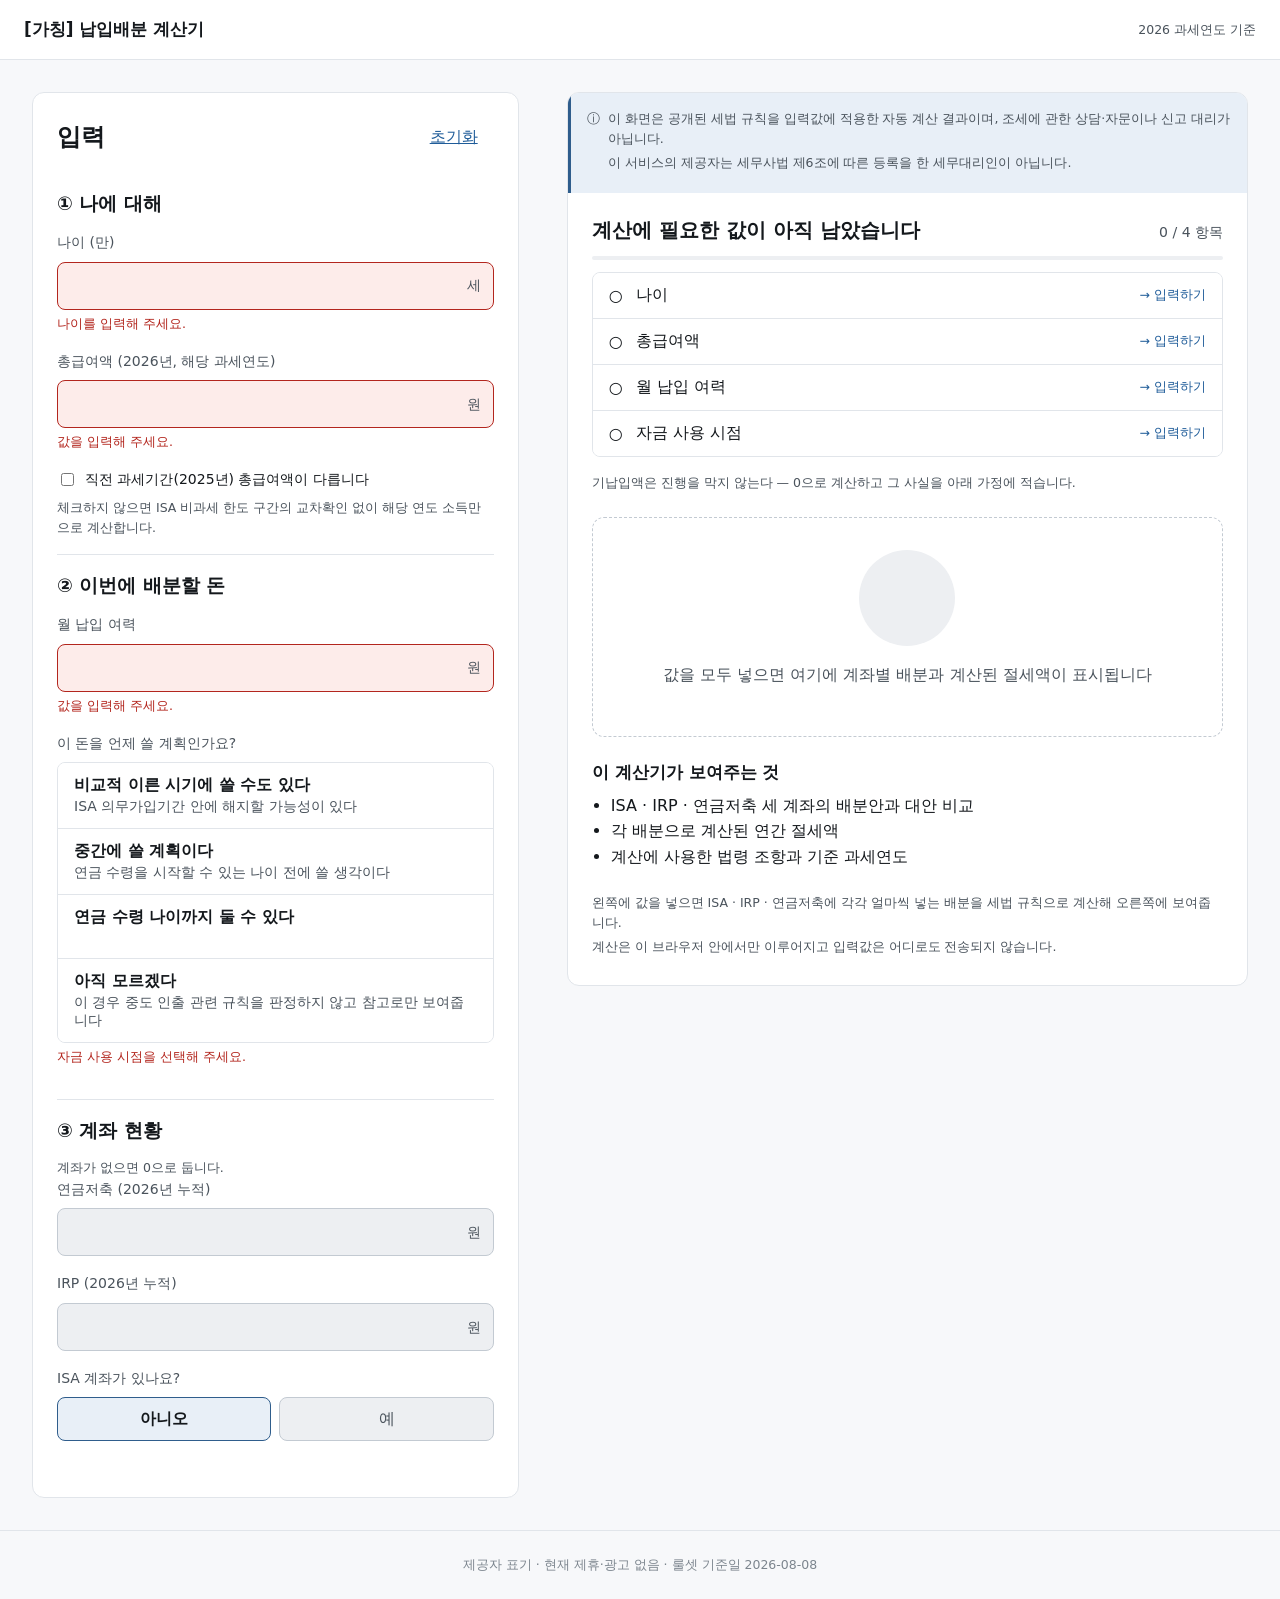
==== src/web/index.html @ 9ec4b572 "Stage 3: calculation engine, zero dependencies, 79 tests Pure ESM modules with the built-in test run" ====
<!doctype html>
<html lang="ko">
<head>
  <meta charset="utf-8" />
  <meta name="viewport" content="width=device-width, initial-scale=1" />
  <title>[가칭] 납입배분 계산기</title>
  <meta name="description" content="ISA·IRP·연금저축에 월 납입 여력을 어떻게 나눌지 브라우저 안에서 계산합니다. 입력값은 서버로 전송되지 않습니다." />
  <link rel="stylesheet" href="./styles.css" />
</head>
<body>
  <div id="app"></div>
  <script type="module" src="./main.js"></script>
</body>
</html>
---- src/web/styles.css ----
/* 디자인 토큰 — docs/stage-2-design/design-system.md 를 그대로 옮긴다.
   hex 값은 설계 문서가 "참조값"이라 명시한 임시값이다(브랜드 확정 전). */
:root {
  --surface-base: #f7f8fa;
  --surface-raised: #ffffff;
  --surface-sunken: #edeff2;
  --surface-overlay: #ffffff;
  --surface-scrim: rgba(16, 18, 20, 0.48);
  --border-subtle: #e1e5ea;
  --border-strong: #c3cad2;

  --text-primary: #14181c;
  --text-secondary: #4a535c;
  --text-muted: #7c858e;
  --text-on-accent: #ffffff;
  --text-link: #1f5c99;

  --accent: #2f5d8c;
  --accent-hover: #27506f;
  --accent-pressed: #1f4159;
  --accent-subtle: #e8eff7;
  --focus-ring: #2f5d8c;

  --state-error: #b3261e;
  --state-error-subtle: #fdecea;
  --state-warning: #8a5a00;
  --state-warning-subtle: #fff4e0;
  --state-info: #2f5d8c;
  --state-info-subtle: #e8eff7;

  --data-pension: #2e7d8a;
  --data-pension-side: #215a63;
  --data-irp: #b4762b;
  --data-irp-side: #855620;
  --data-isa: #6b5ba6;
  --data-isa-side: #4c4079;
  --data-unallocated: #9aa3ab;
  --data-track: #e1e5ea;

  --space-1: 4px; --space-2: 8px; --space-3: 12px; --space-4: 16px;
  --space-5: 24px; --space-6: 32px; --space-7: 48px; --space-8: 64px;
  --radius-s: 4px; --radius-m: 8px; --radius-l: 12px; --radius-xl: 16px; --radius-full: 999px;
}

@media (prefers-color-scheme: dark) {
  :root:not([data-theme="light"]) {
    --surface-base: #14171a; --surface-raised: #1e2226; --surface-sunken: #0f1214;
    --surface-overlay: #252a2f; --surface-scrim: rgba(0, 0, 0, 0.62);
    --border-subtle: #2c3238; --border-strong: #3d454d;
    --text-primary: #f2f4f6; --text-secondary: #b6bec6; --text-muted: #7e878f;
    --text-on-accent: #0f1214; --text-link: #79b8f0;
    --accent: #6aa3db; --accent-hover: #84b4e4; --accent-pressed: #5a90c4; --accent-subtle: #22303d;
    --focus-ring: #8fc0ee;
    --state-error: #f2887f; --state-error-subtle: #3a1e1b;
    --state-warning: #e8b25a; --state-warning-subtle: #33280f;
    --state-info: #6aa3db; --state-info-subtle: #22303d;
    --data-pension: #4fb3c4; --data-pension-side: #337c89;
    --data-irp: #e0a249; --data-irp-side: #a97934;
    --data-isa: #9b8bd6; --data-isa-side: #6f61a3;
    --data-unallocated: #6e7780; --data-track: #2c3238;
  }
}
:root[data-theme="dark"] {
  --surface-base: #14171a; --surface-raised: #1e2226; --surface-sunken: #0f1214;
  --surface-overlay: #252a2f; --surface-scrim: rgba(0, 0, 0, 0.62);
  --border-subtle: #2c3238; --border-strong: #3d454d;
  --text-primary: #f2f4f6; --text-secondary: #b6bec6; --text-muted: #7e878f;
  --text-on-accent: #0f1214; --text-link: #79b8f0;
  --accent: #6aa3db; --accent-hover: #84b4e4; --accent-pressed: #5a90c4; --accent-subtle: #22303d;
  --focus-ring: #8fc0ee;
  --state-error: #f2887f; --state-error-subtle: #3a1e1b;
  --state-warning: #e8b25a; --state-warning-subtle: #33280f;
  --state-info: #6aa3db; --state-info-subtle: #22303d;
  --data-pension: #4fb3c4; --data-pension-side: #337c89;
  --data-irp: #e0a249; --data-irp-side: #a97934;
  --data-isa: #9b8bd6; --data-isa-side: #6f61a3;
  --data-unallocated: #6e7780; --data-track: #2c3238;
}

* { box-sizing: border-box; }
html { font-size: 16px; }
body {
  margin: 0;
  background: var(--surface-base);
  color: var(--text-primary);
  font-family: system-ui, -apple-system, "Segoe UI", "Apple SD Gothic Neo", "Noto Sans KR", "Malgun Gothic", sans-serif;
  line-height: 1.6;
}
button, input { font-family: inherit; font-size: inherit; color: inherit; }
:focus-visible { outline: 2px solid var(--focus-ring); outline-offset: 2px; }
.type-display { font-size: 40px; line-height: 1.1; font-weight: 700; letter-spacing: -0.02em; }
.type-title-m { font-size: 20px; line-height: 1.35; font-weight: 600; margin: 0; }
.type-title-s { font-size: 17px; line-height: 1.4; font-weight: 600; margin: 0; }
.type-body-strong { font-weight: 600; }
.type-body-s { font-size: 14px; line-height: 1.55; }
.type-caption { font-size: 12.5px; line-height: 1.5; color: var(--text-secondary); }
.type-num { font-variant-numeric: tabular-nums; font-weight: 600; }

/* ---- 레이아웃 ---- */
.app-layout { max-width: 1360px; margin: 0 auto; }
.app-header {
  display: flex; align-items: center; justify-content: space-between;
  padding: var(--space-4) var(--space-5);
  position: sticky; top: 0; background: var(--surface-raised);
  border-bottom: 1px solid var(--border-subtle); z-index: 10;
}
.app-title { font-size: 17px; font-weight: 600; }
.app-tax-year { font-size: 12.5px; color: var(--text-secondary); }
.app-main {
  display: flex; flex-direction: column; gap: var(--space-6);
  padding: var(--space-5);
}
.app-footer {
  padding: var(--space-5); text-align: center; font-size: 12.5px; color: var(--text-muted);
  border-top: 1px solid var(--border-subtle);
}
@media (min-width: 1024px) {
  .app-main { flex-direction: row; align-items: flex-start; gap: var(--space-7); padding: var(--space-6) var(--space-6); }
  .input-slot { flex: 5 1 0; min-width: 400px; max-width: 520px; position: sticky; top: 80px; }
  .result-slot { flex: 7 1 0; }
}

/* ---- 입력 패널 ---- */
.input-panel { background: var(--surface-raised); border: 1px solid var(--border-subtle); border-radius: var(--radius-l); padding: var(--space-5); }
.input-panel-header { display: flex; justify-content: space-between; align-items: center; margin-bottom: var(--space-4); }
.panel-title { font-size: 24px; font-weight: 700; margin: 0; }
.input-group { padding: var(--space-4) 0; border-bottom: 1px solid var(--border-subtle); }
.input-group:last-child { border-bottom: none; }
.input-group-title { margin: 0 0 var(--space-3); }
.input-group-conditional { background: var(--accent-subtle); border-radius: var(--radius-m); padding: var(--space-4); border-bottom: none; margin-top: var(--space-3); }

.field { margin-bottom: var(--space-4); }
.field-label { display: block; font-size: 14px; color: var(--text-secondary); margin-bottom: var(--space-2); }
.field-control { display: flex; align-items: center; border: 1px solid var(--border-strong); border-radius: var(--radius-m); background: var(--surface-sunken); padding: 0 var(--space-3); height: 48px; }
.field-input { flex: 1; border: none; background: transparent; height: 100%; padding: 0; }
.field-input:focus { outline: none; }
.field-control:focus-within { border-color: var(--accent); box-shadow: 0 0 0 2px var(--focus-ring); background: var(--surface-raised); }
.field-input-error ~ .field-suffix, .field-control:has(.field-input-error) { border-color: var(--state-error); background: var(--state-error-subtle); }
.field-suffix { color: var(--text-secondary); font-size: 14px; }
.field-help { font-size: 12.5px; color: var(--text-secondary); margin: var(--space-1) 0 0; }
.field-error-msg { font-size: 12.5px; color: var(--state-error); margin: var(--space-1) 0 0; }

.checkbox-row { display: flex; align-items: center; gap: var(--space-2); font-size: 14px; margin-bottom: var(--space-2); cursor: pointer; }

.segment-group { display: flex; gap: var(--space-2); }
.segment-option {
  flex: 1; height: 44px; border: 1px solid var(--border-strong); border-radius: var(--radius-m);
  background: var(--surface-sunken); color: var(--text-secondary); cursor: pointer;
}
.segment-option-selected { background: var(--accent-subtle); border-color: var(--accent); color: var(--text-primary); font-weight: 600; }

.conditional-group { border-left: 2px solid var(--border-subtle); padding-left: var(--space-4); margin-top: var(--space-3); }

.horizon-choice-group { display: flex; flex-direction: column; border: 1px solid var(--border-subtle); border-radius: var(--radius-m); overflow: hidden; }
.horizon-option {
  text-align: left; min-height: 64px; padding: var(--space-3) var(--space-4); border: none;
  border-bottom: 1px solid var(--border-subtle); background: var(--surface-raised); cursor: pointer;
  display: flex; flex-direction: column; gap: 2px;
}
.horizon-option:last-child { border-bottom: none; }
.horizon-option-selected { background: var(--accent-subtle); border-left: 3px solid var(--accent); }
.horizon-option-label { font-weight: 600; }
.horizon-option-desc { font-size: 14px; color: var(--text-secondary); }
.horizon-option-caption { font-size: 12.5px; color: var(--text-secondary); }

.btn { border-radius: var(--radius-m); cursor: pointer; border: none; padding: 0 var(--space-4); height: 40px; }
.btn-secondary { background: transparent; border: 1px solid var(--border-strong); color: var(--text-primary); }
.btn-text { background: transparent; color: var(--text-link); text-decoration: underline; }

/* ---- 결과 패널 ---- */
.result-panel-inner { background: var(--surface-raised); border: 1px solid var(--border-subtle); border-radius: var(--radius-l); overflow: hidden; }
.result-loading-overlay .result-body { opacity: 0.92; }
.result-body { padding: var(--space-5); display: flex; flex-direction: column; gap: var(--space-5); }

.disclosure-banner {
  display: flex; gap: var(--space-2); padding: var(--space-4);
  background: var(--state-info-subtle); border-left: 3px solid var(--state-info);
  font-size: 12.5px; color: var(--text-secondary);
  position: sticky; top: 0; z-index: 2;
}
.disclosure-banner p { margin: 0 0 var(--space-1); }

.requirement-checklist { display: flex; flex-direction: column; gap: var(--space-3); }
.req-progress-row { display: flex; justify-content: space-between; align-items: baseline; }
.req-progress-label { font-size: 14px; color: var(--text-secondary); }
.req-progress-bar { height: 4px; background: var(--surface-sunken); border-radius: var(--radius-full); overflow: hidden; }
.req-progress-fill { height: 100%; background: var(--accent); transition: width 240ms ease-out; }
.req-checklist-box { border: 1px solid var(--border-subtle); border-radius: var(--radius-m); overflow: hidden; }
.req-item {
  width: 100%; display: flex; align-items: center; gap: var(--space-2); text-align: left;
  padding: var(--space-3) var(--space-4); border: none; border-bottom: 1px solid var(--border-subtle);
  background: var(--surface-raised); cursor: pointer;
}
.req-item:last-child { border-bottom: none; }
.req-item-filled .req-status { color: var(--text-secondary); }
.req-item-conditional { background: var(--surface-sunken); }
.req-status { margin-left: auto; font-size: 12.5px; color: var(--text-link); }
.req-dot { width: 1.2em; }

.result-placeholder { border: 1px dashed var(--border-strong); border-radius: var(--radius-l); padding: var(--space-6); text-align: center; color: var(--text-secondary); }
.placeholder-shape { width: 96px; height: 96px; margin: 0 auto var(--space-3); border-radius: 50%; background: var(--surface-sunken); }

.expectation-block ul { margin: var(--space-2) 0 0; padding-left: 1.2em; }
.entry-copy p { font-size: 12.5px; color: var(--text-secondary); margin: 0 0 var(--space-1); }

.inline-alert { border-radius: var(--radius-m); padding: var(--space-4); display: flex; flex-direction: column; gap: var(--space-2); }
.inline-alert-error { background: var(--state-error-subtle); border-left: 3px solid var(--state-error); }

.amount-card { display: flex; flex-direction: column; gap: var(--space-1); }
.amount-card-label { font-size: 14px; color: var(--text-secondary); margin: 0; }
.amount-card-value { margin: 0; }
.amount-card-caption { font-size: 12.5px; color: var(--text-secondary); margin: 0; }

.warning-note { display: flex; gap: var(--space-2); padding: var(--space-3); border-radius: var(--radius-m); margin-top: var(--space-2); font-size: 14px; }
.warning-note-warning { background: var(--state-warning-subtle); border-left: 3px solid var(--state-warning); }
.warning-note-info { background: var(--state-info-subtle); border-left: 3px solid var(--state-info); }
.warning-note p { margin: 0; }
.warning-note-banner { font-size: 14px; }

.scenario-tabs { display: flex; gap: var(--space-2); padding: 0 var(--space-5); margin-top: var(--space-3); }
.scenario-tab { padding: var(--space-2) var(--space-4); border-radius: var(--radius-m) var(--radius-m) 0 0; border: 1px solid var(--border-subtle); background: var(--surface-sunken); cursor: pointer; }
.scenario-tab-selected { background: var(--surface-raised); border-bottom-color: var(--surface-raised); font-weight: 600; }
.proposed-badge { display: inline-block; margin-left: var(--space-2); padding: 2px 6px; border-radius: var(--radius-s); background: var(--state-info-subtle); color: var(--state-info); font-size: 12.5px; font-weight: 600; }

.chart-area { display: flex; flex-direction: column; gap: var(--space-4); }
.donut-wrap { display: flex; justify-content: center; }
.chart-donut { max-width: 100%; }
.donut-label { font-size: 11px; fill: var(--text-primary); }
.chart-note { text-align: center; }

.allocation-bars { display: flex; flex-direction: column; gap: var(--space-4); }
.allocation-bar-labels { display: flex; justify-content: space-between; margin-bottom: var(--space-1); }
.alloc-bar-track { height: 20px; border-radius: var(--radius-full); background: var(--data-track); overflow: hidden; cursor: default; }
.alloc-bar-fill { height: 100%; border-radius: var(--radius-full); transition: width 240ms ease-out; }

.stackbar { display: flex; flex-direction: column; gap: var(--space-2); }
.stackbar-row { display: flex; align-items: center; gap: var(--space-2); width: 100%; border: none; background: transparent; cursor: pointer; padding: var(--space-2); border-radius: var(--radius-m); }
.stackbar-row-selected { background: var(--accent-subtle); }
.stackbar-row-marker { width: 1em; color: var(--accent); }
.stackbar-row-label { width: 180px; text-align: left; font-size: 14px; flex-shrink: 0; }
.stackbar-row-fill { flex: 1; display: flex; height: 28px; border-radius: var(--radius-s); overflow: hidden; background: var(--surface-sunken); }
.stackbar-seg { height: 100%; }
.stackbar-row-amount { width: 140px; text-align: right; flex-shrink: 0; }

.account-table { width: 100%; border-collapse: collapse; font-size: 14px; }
.account-table th, .account-table td { text-align: left; padding: var(--space-2) var(--space-3); border-bottom: 1px solid var(--border-subtle); }
.account-table td:nth-child(2), .account-table td:nth-child(3) { font-variant-numeric: tabular-nums; text-align: right; }
.table-row-warning { background: var(--state-warning-subtle); }

.law-chip { display: inline-block; border: 1px solid var(--border-subtle); background: var(--surface-sunken); border-radius: var(--radius-s); padding: 1px 6px; font-size: 12.5px; font-weight: 600; color: var(--text-secondary); }
.law-link { margin-left: var(--space-2); font-size: 12.5px; }

.assumption-block, .basis-block { border: 1px solid var(--border-subtle); border-radius: var(--radius-m); padding: var(--space-4); }
.assumption-block summary, .basis-block summary { cursor: pointer; }
.assumption-block ul, .basis-block ul { margin: var(--space-3) 0 0; padding-left: 1.2em; display: flex; flex-direction: column; gap: var(--space-2); }
.basis-block li { list-style: none; margin-left: -1.2em; }

.limit-note { font-size: 12.5px; color: var(--text-secondary); border-top: 1px solid var(--border-subtle); padding-top: var(--space-4); }
.limit-note p { margin: 0 0 var(--space-1); }

.save-share { display: flex; justify-content: flex-end; }
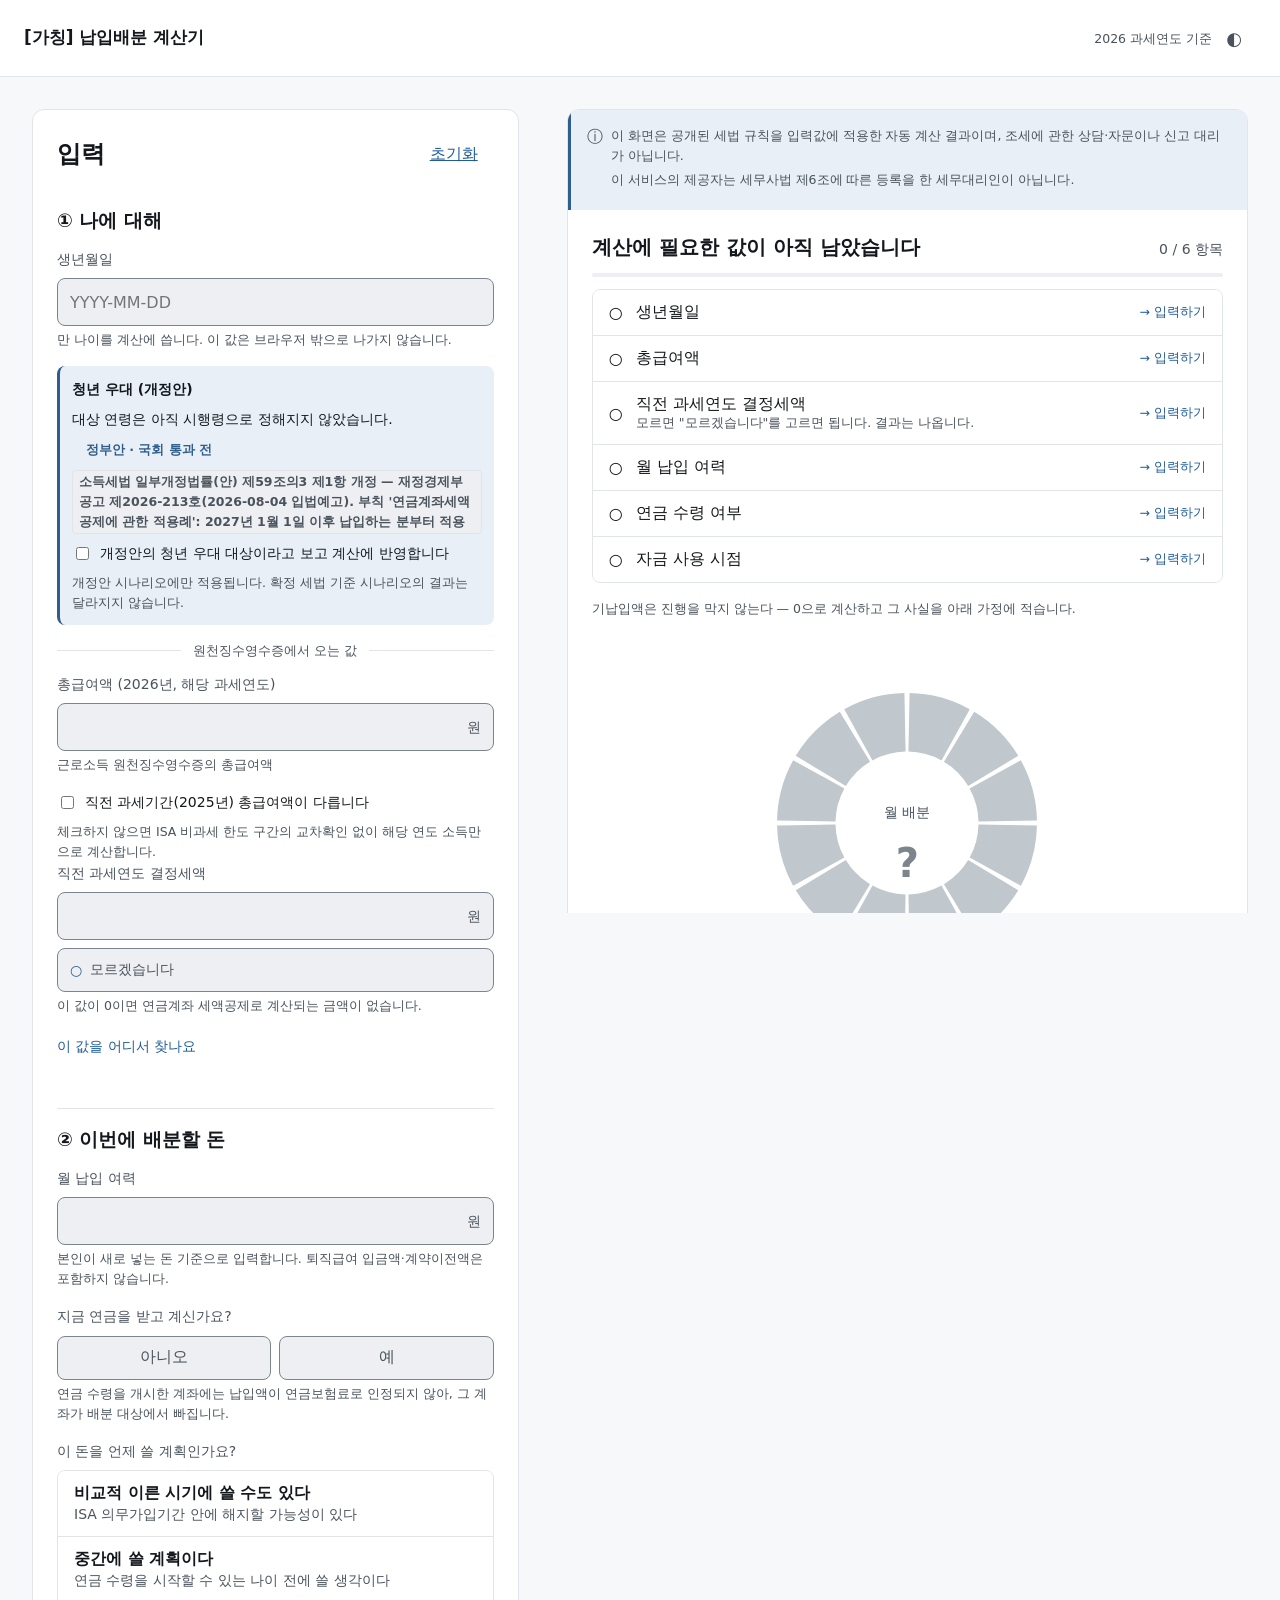
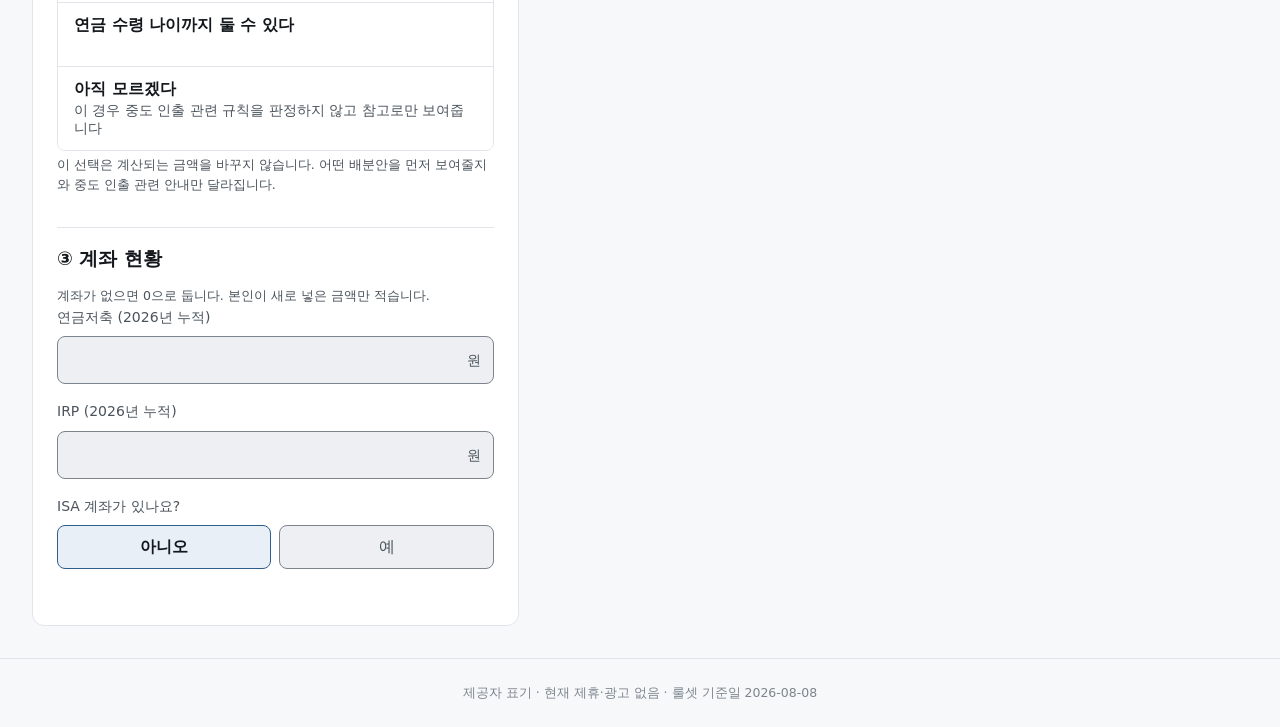
==== commit 642ab1ce: "Replace every place a colour was decided, not only the ones named in tokens The extrusion sides had " ====
--- a/src/web/index.html
+++ b/src/web/index.html
@@ -6,6 +6,23 @@
   <title>[가칭] 납입배분 계산기</title>
   <meta name="description" content="ISA·IRP·연금저축에 월 납입 여력을 어떻게 나눌지 브라우저 안에서 계산합니다. 입력값은 서버로 전송되지 않습니다." />
   <link rel="stylesheet" href="./styles.css" />
+  <!--
+    깜빡임(FOUC) 규약 — design-system 5.30절.
+
+    저장된 테마는 **첫 페인트 이전에** 적용되어야 한다. 렌더 후에 JS로 바꾸면
+    어두운 화면을 기대한 사용자에게 흰 화면이 한 프레임 번쩍인다. 그래서 동기
+    스크립트이고 `<head>`에 있으며, **이 한 가지만 한다** — 키 하나를 읽어 루트에
+    표시를 찍을 뿐, 아무것도 쓰지 않는다(D23 제약 2: 사용자가 누르기 전에는
+    저장이 일어나지 않는다). 값 셋 중 `system`은 표시를 찍지 않는 상태다.
+  -->
+  <script>
+    try {
+      var t = localStorage.getItem('theme');
+      if (t === 'light' || t === 'dark') document.documentElement.setAttribute('data-theme', t);
+    } catch (e) {
+      /* 저장소가 막힌 환경 — 운영체제 설정을 따른다 */
+    }
+  </script>
 </head>
 <body>
   <div id="app"></div>
--- a/src/web/styles.css
+++ b/src/web/styles.css
@@ -1,13 +1,35 @@
 /* 디자인 토큰 — docs/stage-2-design/design-system.md 를 그대로 옮긴다.
-   hex 값은 설계 문서가 "참조값"이라 명시한 임시값이다(브랜드 확정 전). */
+   hex 값은 설계 문서가 "참조값"이라 명시한 임시값이다(브랜드 확정 전).
+   **단, data 계열은 임시값이 아니다** — 3.5.4절의 팔레트 검증기 출력이 근거이고
+   바꾸려면 같은 검증기를 다시 돌려야 한다(design-system open_questions).
+
+   ────────────────────────────────────────────────────────────────────────────
+   선언 순서가 계약이다 (design-system 8.2절). 규칙 넷:
+
+   1) **모든 색은 맨바닥 `:root`에 값을 하나씩 갖는다.** 미디어 쿼리나
+      `[data-theme]` 안에만 존재하는 색이 있으면, 두 조건 중 어느 것도 참이 아닌
+      실행 환경에서 그 토큰이 비어 글자가 반대쪽 배경에 얹힌다.
+      → `styles-tokens.test.mjs`가 기계로 검사한다.
+   2) 다크 블록은 **바뀌는 토큰만** 다시 선언한다(간격·반경은 다시 적지 않는다).
+   3) `color-scheme`을 함께 바꾼다 — 스크롤바·기본 폼 컨트롤·`::selection`.
+   4) 미디어 블록의 선택자는 `:root:where(:not([data-theme="light"]))`다.
+      `:not(...)`이 없으면 **명시적 라이트가 OS 다크를 못 이기고**, `:where()`가
+      없으면 (0,2,0)끼리 부딪혀 승부가 **선언 순서**에 걸린다.
+   ──────────────────────────────────────────────────────────────────────────── */
 :root {
+  color-scheme: light;
+
   --surface-base: #f7f8fa;
   --surface-raised: #ffffff;
   --surface-sunken: #edeff2;
   --surface-overlay: #ffffff;
   --surface-scrim: rgba(16, 18, 20, 0.48);
   --border-subtle: #e1e5ea;
-  --border-strong: #c3cad2;
+  /* D23 — 입력 필드의 경계는 **뜻을 나르는 경계**다(WCAG 1.4.11, 비텍스트 3:1).
+     초판 `#c3cad2`는 필드 안쪽(`surface-sunken`) 대비 1.44, 카드 대비 1.65로
+     어느 방향으로도 3:1을 못 넘었다 — 저시력 사용자에게 칸의 존재가 사라진다.
+     새 값은 sunken 3.29 / raised 3.79 / base 3.57이다. */
+  --border-strong: #7c848d;
 
   --text-primary: #14181c;
   --text-secondary: #4a535c;
@@ -28,25 +50,38 @@
   --state-info: #2f5d8c;
   --state-info-subtle: #e8eff7;
 
-  --data-pension: #2e7d8a;
-  --data-pension-side: #215a63;
-  --data-irp: #b4762b;
-  --data-irp-side: #855620;
-  --data-isa: #6b5ba6;
-  --data-isa-side: #4c4079;
-  --data-unallocated: #9aa3ab;
-  --data-track: #e1e5ea;
+  /* 계좌 색 — 검증기가 여섯 검사를 통과시킨 값(3.5.2·3.5.4절). */
+  --data-pension: #0a9a96;
+  --data-irp: #da7134;
+  --data-isa: #8758c1;
+  /* 압출 측면 — **전용 토큰이다.** 초판은 "상단면 명도 −18%"라는 산식만 있었고
+     구현이 직접 계산할 수밖에 없었다. 산식(OKLCH L − 0.112)의 결과를 표로 박아
+     둔 것이 아래 값이다(design-system 5.20절): **구현은 산식을 다시 돌리지
+     않는다.** 그래야 계좌 색이 바뀔 때 측면이 따라 바뀐다. */
+  --data-pension-side: #017572;
+  --data-irp-side: #b34f03;
+  --data-isa-side: #67369d;
+  /* 역할 색 — 계좌가 아니다. 무채색 사다리에서 뽑되 표면 대비로 계층을 가른다.
+     값을 나르면 3:1 이상 · 뜻을 나르는 경계도 3:1 이상 · 아무것도 나르지 않으면
+     2:1 미만. **2:1과 3:1 사이는 비어 있다**(3.5.3절). */
+  --data-unallocated: #5a6166;      /* 값을 나른다 — 대비 6.29 */
+  --data-unallocated-side: #3c4247;
+  --data-excluded: #888f95;         /* 뜻을 나르는 경계 — 대비 3.29 */
+  --data-placeholder: #c0c8ce;      /* 아무것도 나르지 않는다 — 대비 1.69 */
+  --data-track: #e1e5ea;            /* 배경 — 대비 1.27 */
 
   --space-1: 4px; --space-2: 8px; --space-3: 12px; --space-4: 16px;
   --space-5: 24px; --space-6: 32px; --space-7: 48px; --space-8: 64px;
   --radius-s: 4px; --radius-m: 8px; --radius-l: 12px; --radius-xl: 16px; --radius-full: 999px;
 }
 
+/* 2) 운영체제가 다크이고 사용자가 라이트를 명시하지 않았을 때. */
 @media (prefers-color-scheme: dark) {
-  :root:not([data-theme="light"]) {
+  :root:where(:not([data-theme="light"])) {
+    color-scheme: dark;
     --surface-base: #14171a; --surface-raised: #1e2226; --surface-sunken: #0f1214;
     --surface-overlay: #252a2f; --surface-scrim: rgba(0, 0, 0, 0.62);
-    --border-subtle: #2c3238; --border-strong: #3d454d;
+    --border-subtle: #2c3238; --border-strong: #727982;
     --text-primary: #f2f4f6; --text-secondary: #b6bec6; --text-muted: #7e878f;
     --text-on-accent: #0f1214; --text-link: #79b8f0;
     --accent: #6aa3db; --accent-hover: #84b4e4; --accent-pressed: #5a90c4; --accent-subtle: #22303d;
@@ -54,16 +89,21 @@
     --state-error: #f2887f; --state-error-subtle: #3a1e1b;
     --state-warning: #e8b25a; --state-warning-subtle: #33280f;
     --state-info: #6aa3db; --state-info-subtle: #22303d;
-    --data-pension: #4fb3c4; --data-pension-side: #337c89;
-    --data-irp: #e0a249; --data-irp-side: #a97934;
-    --data-isa: #9b8bd6; --data-isa-side: #6f61a3;
-    --data-unallocated: #6e7780; --data-track: #2c3238;
+    --data-pension: #06a19d; --data-irp: #df7333; --data-isa: #8f5fcc;
+    --data-pension-side: #087c78; --data-irp-side: #b75203; --data-isa-side: #6e3da7;
+    --data-unallocated: #b1b8bf; --data-unallocated-side: #8e959c;
+    --data-excluded: #6a7076; --data-placeholder: #41474c; --data-track: #2c3238;
   }
 }
+
+/* 3) 사용자가 `어둡게`를 명시했을 때. 미디어 쿼리 밖이라 OS 설정과 무관하게 이긴다.
+      2)와 값이 같다 — 두 곳에 같은 값을 적는 것이 이 계약의 비용이고,
+      어긋나지 않는지는 `styles-tokens.test.mjs`가 기계로 대조한다. */
 :root[data-theme="dark"] {
+  color-scheme: dark;
   --surface-base: #14171a; --surface-raised: #1e2226; --surface-sunken: #0f1214;
   --surface-overlay: #252a2f; --surface-scrim: rgba(0, 0, 0, 0.62);
-  --border-subtle: #2c3238; --border-strong: #3d454d;
+  --border-subtle: #2c3238; --border-strong: #727982;
   --text-primary: #f2f4f6; --text-secondary: #b6bec6; --text-muted: #7e878f;
   --text-on-accent: #0f1214; --text-link: #79b8f0;
   --accent: #6aa3db; --accent-hover: #84b4e4; --accent-pressed: #5a90c4; --accent-subtle: #22303d;
@@ -71,10 +111,34 @@
   --state-error: #f2887f; --state-error-subtle: #3a1e1b;
   --state-warning: #e8b25a; --state-warning-subtle: #33280f;
   --state-info: #6aa3db; --state-info-subtle: #22303d;
-  --data-pension: #4fb3c4; --data-pension-side: #337c89;
-  --data-irp: #e0a249; --data-irp-side: #a97934;
-  --data-isa: #9b8bd6; --data-isa-side: #6f61a3;
-  --data-unallocated: #6e7780; --data-track: #2c3238;
+  --data-pension: #06a19d; --data-irp: #df7333; --data-isa: #8f5fcc;
+  --data-pension-side: #087c78; --data-irp-side: #b75203; --data-isa-side: #6e3da7;
+  --data-unallocated: #b1b8bf; --data-unallocated-side: #8e959c;
+  --data-excluded: #6a7076; --data-placeholder: #41474c; --data-track: #2c3238;
+}
+
+/* 4) 인쇄는 **항상 라이트**다(design-system 8.5절). 대부분의 프린터 설정에서
+      배경색이 빠지는데, 그러면 다크용 밝은 글자색이 흰 종이에 얹혀 **고지가
+      통째로 사라진다.** `data-theme="dark"`(0,2,0)를 이기려면 같은 명시도로
+      **더 뒤에** 적어야 한다 — 그래서 이 블록이 파일의 마지막 토큰 블록이다. */
+@media print {
+  :root, :root[data-theme="dark"], :root[data-theme="light"] {
+    color-scheme: light;
+    --surface-base: #f7f8fa; --surface-raised: #ffffff; --surface-sunken: #edeff2;
+    --surface-overlay: #ffffff; --surface-scrim: rgba(16, 18, 20, 0.48);
+    --border-subtle: #e1e5ea; --border-strong: #7c848d;
+    --text-primary: #14181c; --text-secondary: #4a535c; --text-muted: #7c858e;
+    --text-on-accent: #ffffff; --text-link: #1f5c99;
+    --accent: #2f5d8c; --accent-hover: #27506f; --accent-pressed: #1f4159; --accent-subtle: #e8eff7;
+    --focus-ring: #2f5d8c;
+    --state-error: #b3261e; --state-error-subtle: #fdecea;
+    --state-warning: #8a5a00; --state-warning-subtle: #fff4e0;
+    --state-info: #2f5d8c; --state-info-subtle: #e8eff7;
+    --data-pension: #0a9a96; --data-irp: #da7134; --data-isa: #8758c1;
+    --data-pension-side: #017572; --data-irp-side: #b34f03; --data-isa-side: #67369d;
+    --data-unallocated: #5a6166; --data-unallocated-side: #3c4247;
+    --data-excluded: #888f95; --data-placeholder: #c0c8ce; --data-track: #e1e5ea;
+  }
 }
 
 * { box-sizing: border-box; }
@@ -104,8 +168,53 @@
   position: sticky; top: 0; background: var(--surface-raised);
   border-bottom: 1px solid var(--border-subtle); z-index: 10;
 }
+/* 가명칭 + 과세연도 표기 한 묶음. 데스크톱에서는 한 줄에 좌·우로 벌어지고,
+   모바일에서는 세로로 쌓여 `ThemeControl` 44px에 밀리지 않는다(screens.md 2.1절). */
+.app-header-titles { flex: 1; min-width: 0; display: flex; align-items: baseline; justify-content: space-between; gap: var(--space-3); }
 .app-title { font-size: 17px; font-weight: 600; }
 .app-tax-year { font-size: 12.5px; color: var(--text-secondary); }
+
+/* ThemeControl (design-system 5.30절 · screens.md 2.1절)
+
+   **열리기 전까지 헤더 폭을 44px만 쓴다** — 모바일에서도 가명칭·과세연도 표기를
+   밀어내지 않아야 한다. 그래서 트리거는 아이콘 하나이고, 세 항목(`자동`·`밝게`·
+   `어둡게`)은 눌렀을 때 아래로 열리는 목록이 갖는다. **2택 토글이 아니다** —
+   토글은 `자동`을 표현할 수 없어 한 번 누르면 운영체제 설정으로 못 돌아간다. */
+.theme-control { position: relative; flex: 0 0 auto; }
+.theme-control-trigger {
+  width: 44px; height: 44px; display: flex; align-items: center; justify-content: center;
+  border: 1px solid transparent; border-radius: var(--radius-m);
+  background: transparent; color: var(--text-secondary); cursor: pointer; font-size: 18px;
+}
+.theme-control-trigger:hover { background: var(--surface-sunken); }
+.theme-menu {
+  position: absolute; right: 0; top: 48px; z-index: 20; min-width: 160px;
+  display: flex; flex-direction: column; gap: var(--space-1);
+  padding: var(--space-2); border: 1px solid var(--border-subtle); border-radius: var(--radius-m);
+  background: var(--surface-overlay); box-shadow: 0 4px 12px rgba(16, 18, 20, 0.1);
+}
+/* 항목 상태는 `RadioGroup`(5.2절) 규약을 그대로 쓴다. **아이콘 단독으로 뜻을
+   나르지 않는다** — 열린 목록에는 항상 텍스트 라벨이 있다(9절). */
+.theme-menu-item {
+  display: flex; align-items: center; gap: var(--space-2); min-height: 44px;
+  padding: 0 var(--space-3); text-align: left; cursor: pointer; font-size: 14px;
+  border: 1px solid transparent; border-radius: var(--radius-m);
+  background: transparent; color: var(--text-secondary);
+}
+.theme-menu-item:hover { background: var(--surface-sunken); }
+.theme-menu-item-selected { background: var(--accent-subtle); border-color: var(--accent); color: var(--text-primary); font-weight: 600; }
+.theme-menu-dot { width: 1.2em; }
+/* 헤더는 인쇄물에 실을 것이 아니다 — 종이에서는 결과와 고지만 남는다. */
+@media print { .theme-control { display: none; } }
+/* 모바일 좌우 여백은 설계 격자대로 16px다(design-system 4.4절). 헤더가 셋이 된
+   지금 이 16px가 `ThemeControl` 44px의 자리를 낸다 — 24px로 두면 좁은 기기에서
+   가명칭이 두 줄로 접힌다. **접혀도 잘리거나 가로 스크롤이 생기지는 않는다**
+   (`browser/theme.browser.mjs`가 320px와 360px에서 잰다). */
+@media (max-width: 767px) {
+  .app-header { padding: var(--space-3) var(--space-4); gap: var(--space-2); }
+  .app-header-titles { flex-direction: column; align-items: flex-start; justify-content: center; gap: 0; }
+  .app-title, .app-tax-year { white-space: nowrap; }
+}
 .app-main {
   display: flex; flex-direction: column; gap: var(--space-6);
   padding: var(--space-5);
@@ -114,10 +223,19 @@
   padding: var(--space-5); text-align: center; font-size: 12.5px; color: var(--text-muted);
   border-top: 1px solid var(--border-subtle);
 }
+/* 데스크톱 5:7 분할. **sticky는 결과 패널에 건다**(screens.md 1.1·3.11.4절 (a)).
+   입력이 길어져도 오른쪽 차트가 시야에서 사라지지 않아야 "값을 바꾸면 차트가
+   즉시 바뀌는 것을 본다"는 실시간 반영의 가치가 성립한다 — 입력 길이와 결과
+   가시성이 이 한 줄로 분리된다. 이번 개정으로 입력이 넷 늘어 왼쪽이 길어졌고,
+   sticky가 반대쪽(입력)에 걸려 있으면 그때부터 결과가 위로 밀려 사라진다. */
 @media (min-width: 1024px) {
   .app-main { flex-direction: row; align-items: flex-start; gap: var(--space-7); padding: var(--space-6) var(--space-6); }
-  .input-slot { flex: 5 1 0; min-width: 400px; max-width: 520px; position: sticky; top: 80px; }
-  .result-slot { flex: 7 1 0; }
+  .input-slot { flex: 5 1 0; min-width: 400px; max-width: 520px; }
+  /* 높이를 뷰포트보다 넉넉히 낮춰 둔다. sticky 요소는 컨테이너(.app-main) 아래
+     끝에서 바닥에 붙으므로, 패널이 뷰포트만큼 높으면 페이지 맨 아래에서 위쪽이
+     잘린다 — 잘리는 첫 블록이 하필 **접기 불가인 고지 ①②**다(실측으로 -68.6px
+     잘려 있었다). 여유를 두면 맨 아래에서도 고지가 화면에 남는다. */
+  .result-slot { flex: 7 1 0; position: sticky; top: var(--space-4); max-height: calc(100vh - 96px); overflow-y: auto; }
 }
 
 /* ---- 입력 패널 ---- */
@@ -140,7 +258,56 @@
 .field-help { font-size: 12.5px; color: var(--text-secondary); margin: var(--space-1) 0 0; }
 .field-error-msg { font-size: 12.5px; color: var(--state-error); margin: var(--space-1) 0 0; }
 
+.field-warning-msg { font-size: 12.5px; color: var(--state-warning); margin: var(--space-1) 0 0; }
+.field-control:has(.field-input-warning) { border-color: var(--state-warning); }
+
 .checkbox-row { display: flex; align-items: center; gap: var(--space-2); font-size: 14px; margin-bottom: var(--space-2); cursor: pointer; }
+
+/* 출처가 같은 입력 사이의 구분선(screens.md 3.11.4절 (c)) — 사용자가 서류를
+   꺼내는 횟수는 필드 개수가 아니라 필드가 흩어진 정도로 결정된다. */
+.input-source-divider {
+  display: flex; align-items: center; gap: var(--space-3);
+  margin: var(--space-4) 0 var(--space-3); font-size: 12.5px; color: var(--text-secondary);
+}
+.input-source-divider::before, .input-source-divider::after {
+  content: ''; flex: 1; height: 1px; background: var(--border-subtle);
+}
+
+/* KnownOrUnknownField (design-system 5.26절) — 값 칸과 `모르겠습니다`가 한 묶음.
+   **기본 선택이 없다.** `모르겠습니다`도 사용자가 눌러야 선택된다. */
+.known-unknown-field { margin-bottom: var(--space-5); }
+.known-unknown-group { margin-top: var(--space-2); }
+.known-unknown-option {
+  display: flex; align-items: center; gap: var(--space-2); width: 100%; min-height: 44px;
+  padding: 0 var(--space-3); text-align: left; cursor: pointer;
+  border: 1px solid var(--border-strong); border-radius: var(--radius-m);
+  background: var(--surface-sunken); color: var(--text-secondary); font-size: 14px;
+}
+.known-unknown-option-selected { background: var(--accent-subtle); border-color: var(--accent); color: var(--text-primary); font-weight: 600; }
+.known-unknown-dot { color: var(--accent); }
+
+/* SourceGuide (design-system 5.27절) — 이 시스템에서 접기가 허용되는 유일한 자리.
+   접히는 것이 *답*이 아니라 *설명*이기 때문이다. 모달·툴팁이 아니다. */
+.source-guide { margin-top: var(--space-2); }
+.source-guide-trigger { min-height: 44px; display: flex; align-items: center; font-size: 14px; color: var(--text-link); cursor: pointer; }
+.source-guide ul { margin: 0; padding: var(--space-3) 0 0 var(--space-4); display: flex; flex-direction: column; gap: var(--space-3); }
+.source-guide li { list-style: none; display: flex; flex-direction: column; gap: 2px; font-size: 12.5px; }
+.source-guide-heading { font-weight: 600; color: var(--text-primary); }
+.source-guide-body { color: var(--text-secondary); }
+/* D19 — 미설정 상태는 조용하면 안 된다. 자리표시자가 남아 있으면 드러낸다. */
+.source-guide-placeholder { color: var(--state-warning); font-weight: 600; }
+
+/* ProvisionalStatusNote (design-system 5.28절) — 아직 법으로 정해지지 않은 상태.
+   **state-warning을 쓰지 않는다**: 사용자가 잘못한 것이 아니다.
+   **본문에 세법 수치가 없다** — 연령 범위는 룰셋에서 오고 화면에 인쇄되지 않는다. */
+.provisional-note {
+  margin: 0 0 var(--space-4); padding: var(--space-3);
+  border-left: 3px solid var(--state-info); background: var(--state-info-subtle);
+  border-radius: var(--radius-m); display: flex; flex-direction: column; gap: var(--space-2);
+}
+.provisional-note p { margin: 0; }
+.provisional-note-title { margin: 0; font-size: 14px; font-weight: 700; }
+.provisional-note .checkbox-row { margin-bottom: 0; }
 
 .segment-group { display: flex; gap: var(--space-2); }
 .segment-option {
@@ -166,6 +333,9 @@
 .btn { border-radius: var(--radius-m); cursor: pointer; border: none; padding: 0 var(--space-4); height: 40px; }
 .btn-secondary { background: transparent; border: 1px solid var(--border-strong); color: var(--text-primary); }
 .btn-text { background: transparent; color: var(--text-link); text-decoration: underline; }
+/* design-system 5.4절 `danger` — 투명 바탕, state-error 테두리·텍스트. 되돌릴 수 없는 동작에만 쓴다. */
+.btn-danger { background: transparent; border: 1px solid var(--state-error); color: var(--state-error); }
+.btn-danger:hover { background: var(--state-error-subtle); }
 
 /* ---- 결과 패널 ---- */
 .result-panel-inner { background: var(--surface-raised); border: 1px solid var(--border-subtle); border-radius: var(--radius-l); overflow: hidden; }
@@ -179,6 +349,7 @@
   position: sticky; top: 0; z-index: 2;
 }
 .disclosure-banner p { margin: 0 0 var(--space-1); }
+.disclosure-icon { font-size: 16px; line-height: 1.4; flex-shrink: 0; }
 
 .requirement-checklist { display: flex; flex-direction: column; gap: var(--space-3); }
 .req-progress-row { display: flex; justify-content: space-between; align-items: baseline; }
@@ -196,20 +367,72 @@
 .req-item-conditional { background: var(--surface-sunken); }
 .req-status { margin-left: auto; font-size: 12.5px; color: var(--text-link); }
 .req-dot { width: 1.2em; }
-
-.result-placeholder { border: 1px dashed var(--border-strong); border-radius: var(--radius-l); padding: var(--space-6); text-align: center; color: var(--text-secondary); }
-.placeholder-shape { width: 96px; height: 96px; margin: 0 auto var(--space-3); border-radius: 50%; background: var(--surface-sunken); }
+/* "모르면 모르겠습니다를 고르면 됩니다" — 막는 항목이 아니라는 사실을 행에서
+   바로 말한다(screens.md 3.8.3절). 재촉이 아니라 되돌아갈 경로의 안내다. */
+.req-hint { display: block; font-size: 12.5px; color: var(--text-secondary); }
+
+/* ResultPlaceholder (design-system 5.29절 · screens.md 8.1절)
+
+   **결과가 만들 수 없는 형태로만** 도넛 모양을 허용한다. 네 장치가 그것을
+   강제하고, 넷 다 `charts.js`의 순수 함수와 그 테스트가 고정한다 —
+   ① 12조각 ② 균등 30° ③ 평면(기울기 0°·압출 0) ④ `data-placeholder` 대비 1.7.
+
+   **테두리를 두르지 않는다.** 초판은 점선 상자였는데, 점선은 `AllocationBar`의
+   배제 상태가 쓰는 형태이고(5.7절) 뜻이 오염된다. */
+.result-placeholder { display: flex; flex-direction: column; align-items: center; padding: var(--space-5) 0; }
+.placeholder-ring { max-width: 100%; height: auto; }
+/* 자리표시자 → 결과: 링을 120ms에 투명도 0으로 내리고, **그 다음 프레임에**
+   도넛을 그린다. 두 도형이 겹쳐 보이는 프레임이 없어야 한다(5.29절 3번) —
+   겹치면 "12등분이 결과로 변형됐다"로 읽혀 자리표시자가 답이었다는 인상이 남는다. */
+.placeholder-ring-leaving { animation: placeholder-leave 120ms ease-out forwards; }
+@keyframes placeholder-leave { from { opacity: 1; } to { opacity: 0; } }
+/* `prefers-reduced-motion: reduce`이면 전환은 0ms다(6.2절). 자리표시자 자체는
+   어느 설정에서도 움직이지 않는다 — shimmer는 `Skeleton`의 것이고 "요청했고 오는
+   중"을 뜻하는데, 자리표시자는 아직 아무것도 요청하지 않은 상태다. */
+@media (prefers-reduced-motion: reduce) {
+  .placeholder-ring-leaving { animation-duration: 0ms; }
+  .req-progress-fill, .alloc-bar-track, .alloc-bar-fill { transition-duration: 0ms; }
+}
+.placeholder-center-label { fill: var(--text-secondary); font-size: 14px; }
+/* `?`는 **`type-display`와 같은 크기·굵기·기준선**이다 — 금액이 들어와도
+   레이아웃이 밀리지 않게 같은 메트릭으로 자리를 예약한다. */
+.placeholder-center-value { fill: var(--text-muted); font-size: 40px; font-weight: 700; letter-spacing: -0.02em; }
+/* 강조는 **크기·굵기·색으로만** 한다. 느낌표·화살표·`accent` 색을 쓰지 않는다 —
+   `accent`는 누를 수 있는 것의 색인데 이 문구는 누를 수 없다(8.1절 2번). */
+.placeholder-copy { margin: var(--space-4) 0 0; text-align: center; }
+.placeholder-copy-lead { margin: 0; color: var(--text-primary); }
+.placeholder-copy-sub { margin: var(--space-1) 0 0; color: var(--text-secondary); }
+
+/* 스크린리더 전용 문장 — 링과 `?`는 `aria-hidden`이므로 이 줄이 그 자리를
+   대신한다. **`aria-live`를 걸지 않는다**: 빈 상태는 갱신이 아니다(5.29절). */
+.visually-hidden {
+  position: absolute; width: 1px; height: 1px; margin: -1px; padding: 0;
+  overflow: hidden; clip: rect(0 0 0 0); clip-path: inset(50%); white-space: nowrap; border: 0;
+}
 
 .expectation-block ul { margin: var(--space-2) 0 0; padding-left: 1.2em; }
 .entry-copy p { font-size: 12.5px; color: var(--text-secondary); margin: 0 0 var(--space-1); }
 
 .inline-alert { border-radius: var(--radius-m); padding: var(--space-4); display: flex; flex-direction: column; gap: var(--space-2); }
 .inline-alert-error { background: var(--state-error-subtle); border-left: 3px solid var(--state-error); }
+/* 조건부 필수 항목이 아직 비어 있는 상태 — 오류가 아니라 덜 채운 것이다(3.5절). */
+.inline-alert-info { background: var(--state-info-subtle); border-left: 3px solid var(--state-info); }
+.stale-caption { font-size: 12.5px; color: var(--state-info); margin: 0; }
 
 .amount-card { display: flex; flex-direction: column; gap: var(--space-1); }
 .amount-card-label { font-size: 14px; color: var(--text-secondary); margin: 0; }
 .amount-card-value { margin: 0; }
 .amount-card-caption { font-size: 12.5px; color: var(--text-secondary); margin: 0; }
+/* AmountCard 상한 변형의 슬롯4 — **금액 아래 24px 이내, 같은 카드 안**(D11).
+   다른 카드로 밀거나 접으면 위반이다. `state-warning`을 쓰지 않는다: 상한은
+   오류가 아니라 사용자가 정직하게 답한 결과다(design-system 5.6절). */
+.amount-card-direction {
+  margin-top: var(--space-2); padding-top: var(--space-2);
+  border-top: 1px solid var(--border-subtle);
+  display: flex; flex-direction: column; gap: var(--space-1); align-items: flex-start;
+}
+.amount-card-direction p { margin: 0; }
+.amount-card-direction .btn-text { height: auto; padding: 0; }
 
 .warning-note { display: flex; gap: var(--space-2); padding: var(--space-3); border-radius: var(--radius-m); margin-top: var(--space-2); font-size: 14px; }
 .warning-note-warning { background: var(--state-warning-subtle); border-left: 3px solid var(--state-warning); }
@@ -224,16 +447,85 @@
 
 .chart-area { display: flex; flex-direction: column; gap: var(--space-4); }
 .donut-wrap { display: flex; justify-content: center; }
-.chart-donut { max-width: 100%; }
-.donut-label { font-size: 11px; fill: var(--text-primary); }
+.chart-donut { max-width: 100%; height: auto; }
+
+/* 도넛 라벨 — 계좌명 / 금액 / 비율의 위계를 크기와 굵기로 만든다
+   (screens.md 5.6절: type-body-s + type-num + type-caption). */
+.donut-label { fill: var(--text-primary); }
+.donut-label-name { font-size: 14px; font-weight: 400; fill: var(--text-primary); }
+.donut-label-amount { font-size: 14px; font-weight: 600; font-variant-numeric: tabular-nums; fill: var(--text-primary); }
+.donut-label-pct { font-size: 12.5px; font-weight: 400; letter-spacing: 0.005em; fill: var(--text-secondary); }
+.donut-leader { stroke: var(--border-strong); stroke-width: 1; }
+.donut-center { fill: var(--text-primary); }
+.donut-center-label { font-size: 12.5px; fill: var(--text-secondary); }
+.donut-center-value { font-size: 15px; font-weight: 600; font-variant-numeric: tabular-nums; fill: var(--text-primary); }
+/* 조각 위 번호는 모바일에서만 — 데스크톱은 직접 라벨이 그 역할을 한다. */
+.donut-slice-indexes { display: none; }
+.donut-slice-index { font-size: 13px; font-weight: 600; fill: var(--surface-raised); }
+
+.donut-legend { display: none; list-style: none; margin: var(--space-3) 0 0; padding: 0; flex-direction: column; gap: var(--space-2); }
+.donut-legend-item { display: flex; align-items: center; gap: var(--space-2); font-size: 14px; }
+.donut-legend-index { color: var(--text-secondary); width: 1.2em; }
+.donut-legend-swatch { width: 12px; height: 12px; border-radius: 2px; flex-shrink: 0; }
+.donut-legend-name { flex: 1; }
+.donut-legend-amount { font-variant-numeric: tabular-nums; font-weight: 600; }
+.donut-legend-pct { color: var(--text-secondary); width: 3.5em; text-align: right; }
+
+/* 모바일 — 라벨 블록 셋이 겹치므로 리스트로 내리고 조각과 번호로 잇는다(5.7절). */
+@media (max-width: 767px) {
+  .donut-labels { display: none; }
+  .donut-slice-indexes { display: block; }
+  .donut-legend { display: flex; }
+  /* 1열이라 폼 길이가 곧 스크롤 길이다(3.11.4절 (d) 1). 그룹 헤더를 sticky로
+     두어 스크롤 중에도 지금 어느 그룹에 있는지 보이게 한다. **답한 그룹을
+     자동으로 접지 않는다** — 사용자가 만들지 않은 변화를 화면에서 일으키지 않는다. */
+  .input-group-title {
+    position: sticky; top: 0; z-index: 1;
+    min-height: 36px; display: flex; align-items: center;
+    background: var(--surface-raised); margin: 0 calc(-1 * var(--space-5)) var(--space-3);
+    padding: 0 var(--space-5);
+  }
+}
 .chart-note { text-align: center; }
 
 .allocation-bars { display: flex; flex-direction: column; gap: var(--space-4); }
+.allocation-bar-row { display: flex; flex-direction: column; gap: var(--space-1); }
 .allocation-bar-labels { display: flex; justify-content: space-between; margin-bottom: var(--space-1); }
-.alloc-bar-track { height: 20px; border-radius: var(--radius-full); background: var(--data-track); overflow: hidden; cursor: default; }
+.alloc-bar-track { height: 20px; border-radius: var(--radius-full); background: var(--data-track); overflow: hidden; cursor: default; transition: width 240ms ease-out; }
 .alloc-bar-fill { height: 100%; border-radius: var(--radius-full); transition: width 240ms ease-out; }
+/* 배제된 계좌 — 점선 윤곽만 그린다(screens.md 5.9절). 채움 없는 실선 트랙은
+   "한도는 있는데 안 채웠다"와 "대상이 아니다"를 같은 그림으로 만든다. */
+/* 점선 색은 `border-subtle`(대비 1.27)이 아니라 `data-excluded`(3.29)다.
+   이 점선은 장식이 아니라 "이 계좌는 계산 대상이 아니다"를 나르는 **경계**이므로
+   WCAG 1.4.11의 비텍스트 3:1이 걸린다(design-system 3.5.3·5.7절). */
+.alloc-bar-track-unavailable { background: transparent; border: 1px dashed var(--data-excluded); }
+
+/* EligibilityNote (design-system 5.24절) — state-info를 쓴다. state-warning 금지:
+   자격 미달은 사용자 잘못이 아니고 대비할 위험도 아니다. */
+.eligibility-note { display: flex; flex-direction: column; gap: var(--space-2); margin-top: var(--space-2); padding: var(--space-3); border-left: 3px solid var(--state-info); background: var(--state-info-subtle); border-radius: var(--radius-m); }
+.eligibility-note p { margin: 0; }
+
+/* 세액공제 인정 여지 · ISA 비과세 한도 — 트랙과 배분액에서 떨어뜨려 놓는다. */
+.headroom-note { margin-top: var(--space-2); padding-left: var(--space-3); border-left: 1px solid var(--border-subtle); color: var(--text-secondary); }
+.headroom-note p { margin: 0 0 var(--space-1); }
+.note-laws { display: flex; flex-wrap: wrap; gap: var(--space-2); margin-top: var(--space-2); }
+
+/* 왜 이 순서로 채웠는가 (계약 0.4·5.6절).
+   **주의 색을 쓰지 않는다** — 사용자가 무언가를 잘못한 상태가 아니라 계산의
+   근거를 밝히는 자리다. EligibilityNote와 같은 이유로 info 계열을 쓴다.
+   사실 절과 제품 판단 절의 이름표는 색이 아니라 글자로 구분한다(색각 제약). */
+.fill-order-note { margin-top: var(--space-2); padding: var(--space-3); border-left: 3px solid var(--border-strong); background: var(--surface-sunken); border-radius: var(--radius-m); display: flex; flex-direction: column; gap: var(--space-2); }
+.fill-order-note h4 { margin: 0; }
+.fill-order-note p { margin: 0; }
+.fill-order-note .note-laws { margin-top: 0; }
+.note-tag { display: inline-block; margin-right: var(--space-1); padding: 1px 6px; border-radius: var(--radius-s); font-size: 12.5px; font-weight: 600; white-space: nowrap; }
+.note-tag-fact { background: var(--surface-raised); border: 1px solid var(--border-strong); color: var(--text-primary); }
+.note-tag-product { background: var(--state-info-subtle); border: 1px solid var(--state-info); color: var(--state-info); }
 
 .stackbar { display: flex; flex-direction: column; gap: var(--space-2); }
+/* 배분안이 하나뿐일 때 — 자리를 없애지 않고 캡션 한 줄만 남긴다(screens.md 4.4절).
+   비교 영역이 통째로 사라지면 실시간 갱신 중에 아래 블록이 위로 튄다. */
+.stackbar-single { min-height: 44px; justify-content: center; }
 .stackbar-row { display: flex; align-items: center; gap: var(--space-2); width: 100%; border: none; background: transparent; cursor: pointer; padding: var(--space-2); border-radius: var(--radius-m); }
 .stackbar-row-selected { background: var(--accent-subtle); }
 .stackbar-row-marker { width: 1em; color: var(--accent); }
@@ -246,6 +538,11 @@
 .account-table th, .account-table td { text-align: left; padding: var(--space-2) var(--space-3); border-bottom: 1px solid var(--border-subtle); }
 .account-table td:nth-child(2), .account-table td:nth-child(3) { font-variant-numeric: tabular-nums; text-align: right; }
 .table-row-warning { background: var(--state-warning-subtle); }
+/* 배제된 계좌 행 — 오류 색을 쓰지 않는다(screens.md 8.5절: 부분 배제도 정상 상태다). */
+.table-row-excluded { background: var(--state-info-subtle); color: var(--text-secondary); }
+.table-row-excluded td:nth-child(2), .table-row-excluded td:nth-child(3) { text-align: right; }
+/* 보조 줄 — 배분액과 나란한 열에 놓지 않는다(screens.md 5.10·5.11절). */
+.table-row-note td { font-size: 12.5px; color: var(--text-secondary); border-bottom: 1px solid var(--border-subtle); }
 
 .law-chip { display: inline-block; border: 1px solid var(--border-subtle); background: var(--surface-sunken); border-radius: var(--radius-s); padding: 1px 6px; font-size: 12.5px; font-weight: 600; color: var(--text-secondary); }
 .law-link { margin-left: var(--space-2); font-size: 12.5px; }
@@ -259,3 +556,18 @@
 .limit-note p { margin: 0 0 var(--space-1); }
 
 .save-share { display: flex; justify-content: flex-end; }
+
+.type-display-sub { font-size: 28px; line-height: 1.2; font-weight: 700; letter-spacing: -0.015em; }
+
+.modal-scrim {
+  position: fixed; inset: 0; background: var(--surface-scrim);
+  display: flex; align-items: center; justify-content: center; z-index: 100; padding: var(--space-4);
+}
+.modal {
+  background: var(--surface-overlay); border-radius: var(--radius-xl); max-width: 480px; width: 100%;
+  max-height: 90vh; overflow-y: auto; padding: var(--space-5); display: flex; flex-direction: column; gap: var(--space-4);
+}
+.modal-actions { display: flex; justify-content: flex-end; gap: var(--space-3); }
+.share-modal-body { display: flex; flex-direction: column; gap: var(--space-2); }
+.share-preview-list { margin: 0; padding-left: 1.2em; font-size: 13px; }
+.share-warning { color: var(--state-warning); }
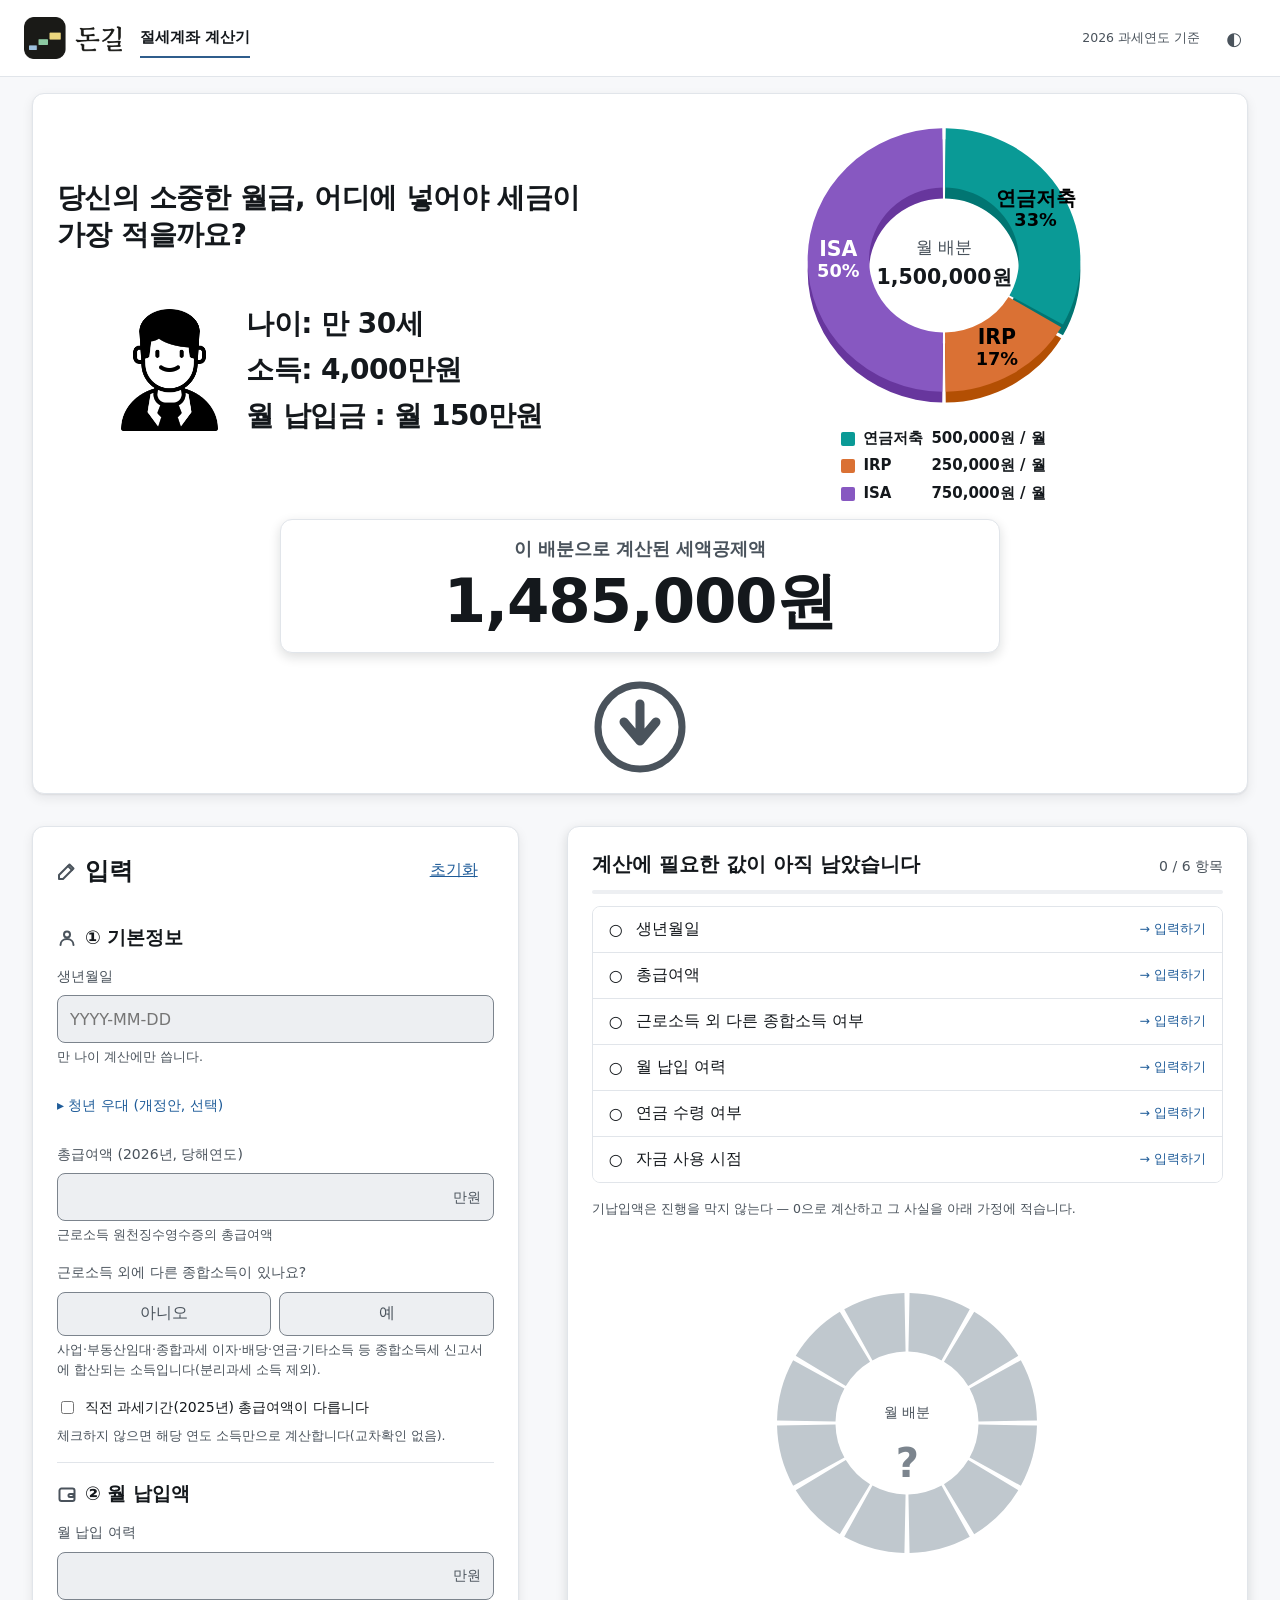
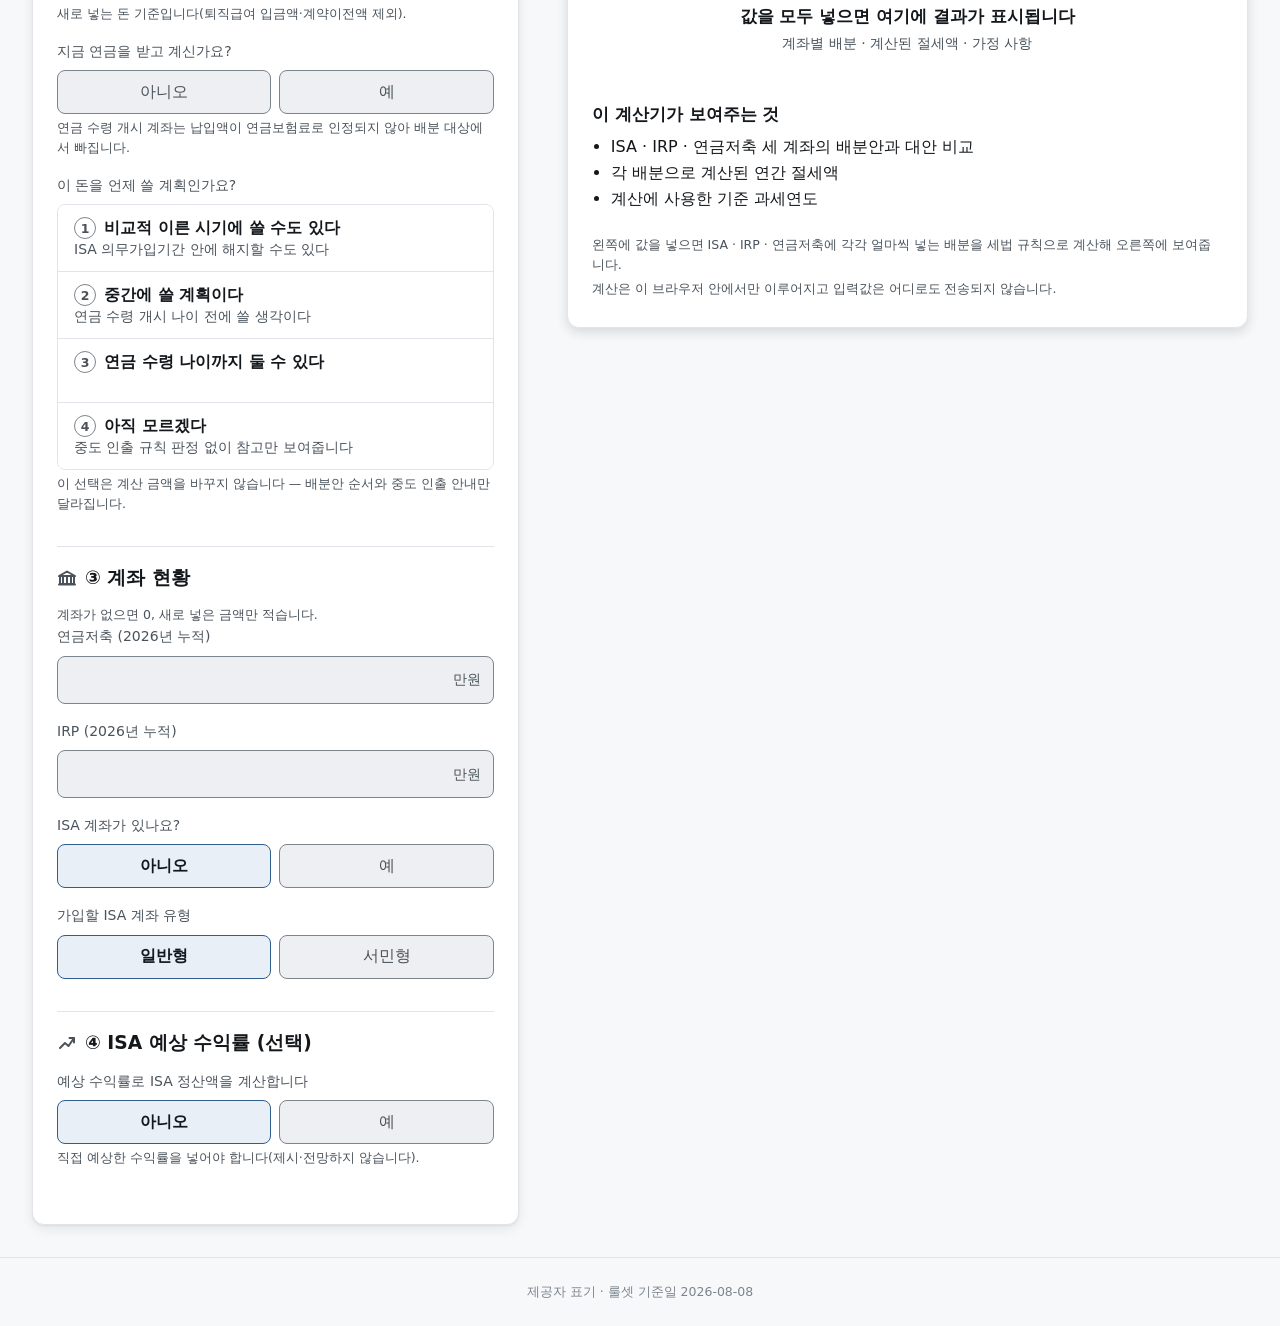
==== commit a4460941: "Give the calculator its storefront: brand header, worked example, and the owner's nine rounds of pol" ====
--- a/src/web/index.html
+++ b/src/web/index.html
@@ -3,7 +3,7 @@
 <head>
   <meta charset="utf-8" />
   <meta name="viewport" content="width=device-width, initial-scale=1" />
-  <title>[가칭] 납입배분 계산기</title>
+  <title>절세계좌 계산기</title>
   <meta name="description" content="ISA·IRP·연금저축에 월 납입 여력을 어떻게 나눌지 브라우저 안에서 계산합니다. 입력값은 서버로 전송되지 않습니다." />
   <link rel="stylesheet" href="./styles.css" />
   <!--
--- a/src/web/styles.css
+++ b/src/web/styles.css
@@ -19,16 +19,42 @@
 :root {
   color-scheme: light;
 
+  /* 2026-08-10 재개정 — 소유자 지시로 표면·강조색의 초록을 걷어내고 초록 도입
+     직전 값으로 되돌린다. **되돌리는 것은 색조뿐이다** — 같은 회차에 들어갔던
+     결함 수정(D23 경계 대비, 카드 그림자, 트랙 대비, 도넛 번호 배지)은 색이
+     아니라 위계·대비 문제였으므로 그대로 남긴다. 계좌 색 셋(`--data-pension`
+     ·`--data-irp`·`--data-isa`와 각 `-side`)은 소유자가 유지를 지시해 손대지
+     않았다. `--brand-band`는 오직 "표면에 초록을 더 놓는다"는 목적으로 신설된
+     토큰이라 색조 복귀 대상이고, 값을 되돌리는 것을 넘어 그 쓰임(헤더·구획
+     띠·빈 상태 워시)까지 걷어냈다 — 남겨 두면 강조색만 파랑으로 돌아가고
+     대역만 초록으로 남는 뒤섞인 상태가 된다. */
   --surface-base: #f7f8fa;
   --surface-raised: #ffffff;
   --surface-sunken: #edeff2;
-  --surface-overlay: #ffffff;
+  /* 2026-08-11 재수정 — 색조 복귀(위 주석)가 `surface-raised`·`surface-overlay`를
+     둘 다 `#ffffff`로 되돌렸는데, **되돌리기 전에는 이 둘이 이미 서로 다른
+     값이었다**(초록 팔레트에서 raised `#F0FDF4` vs overlay `#F7FEFA`, design-
+     system 5.31.2절이 인용한 검증기 출력). 복귀가 "색조만 되돌린다"고 적었지만
+     실제로는 두 표면을 같은 흰색으로 뭉갰다 — 관리자가 라이트 모드 스크린샷에서
+     `AccountBenefitStrip` 박스의 바닥이 카드와 구분되지 않는다고 잡은 결함이
+     이것이다. `surface-sunken`(#EDEFF2)은 대안이 아니다 — 라이트 IRP(#DA7134)가
+     이 표면 대비 2.85:1로 3:1 미달이다(design-system 5.31.2절이 이미 기각).
+     팔레트 검증기(`validate_palette.js`)가 저장소에 없어(찾아지지 않음) 같은
+     WCAG 상대휘도 산식(`styles-tokens.test.mjs`의 `contrast()`와 동일)으로
+     직접 재계산했다 — 카드(#FFFFFF) 대비 구분 가능한 옅은 회색조 중 계좌 색
+     셋이 전부 3:1을 넘는 가장 짙은 값을 찾았다:
+       #F4F6F8 — 연금저축 3.19 · IRP 3.03 · ISA 4.62 · 미배분 5.81 (모두 ≥3)
+       카드(#FFFFFF) 대비 1.083(대체로 미묘하지만 0이 아니다 — 아래 1px
+       `border-subtle` 테두리와 함께 육안으로 구분된다, 브라우저 실측으로 확인).
+     `styles-tokens.test.mjs`의 "[light] 값을 나르는 색은 마크 표면 대비 3:1"
+     검사가 이 값을 그대로 대조한다 — 값을 다시 바꾸면 그 검사가 잡는다. */
+  --surface-overlay: #f4f6f8;
   --surface-scrim: rgba(16, 18, 20, 0.48);
   --border-subtle: #e1e5ea;
   /* D23 — 입력 필드의 경계는 **뜻을 나르는 경계**다(WCAG 1.4.11, 비텍스트 3:1).
-     초판 `#c3cad2`는 필드 안쪽(`surface-sunken`) 대비 1.44, 카드 대비 1.65로
-     어느 방향으로도 3:1을 못 넘었다 — 저시력 사용자에게 칸의 존재가 사라진다.
-     새 값은 sunken 3.29 / raised 3.79 / base 3.57이다. */
+     이 값은 초록이 들어오기 전부터 이미 이 요건을 만족했다 — sunken 대비 3.29
+     / raised 대비 3.79. 색조를 되돌려도 표면이 같은 계열로 돌아가므로 그대로
+     유지된다. */
   --border-strong: #7c848d;
 
   --text-primary: #14181c;
@@ -50,7 +76,10 @@
   --state-info: #2f5d8c;
   --state-info-subtle: #e8eff7;
 
-  /* 계좌 색 — 검증기가 여섯 검사를 통과시킨 값(3.5.2·3.5.4절). */
+  /* 계좌 색 — 검증기가 여섯 검사를 통과시킨 값(3.5.2·3.5.4절). 소유자 지시로
+     이번 색감 복귀에서도 hex를 바꾸지 않는다 — "도넛 차트는 색깔을 그대로
+     유지". 표면이 되돌아가면서 대비를 다시 쟀고(아래 --data-track·
+     --data-excluded 참고), 검증기 재실행 결과는 보고에 남긴다. */
   --data-pension: #0a9a96;
   --data-irp: #da7134;
   --data-isa: #8758c1;
@@ -64,15 +93,62 @@
   /* 역할 색 — 계좌가 아니다. 무채색 사다리에서 뽑되 표면 대비로 계층을 가른다.
      값을 나르면 3:1 이상 · 뜻을 나르는 경계도 3:1 이상 · 아무것도 나르지 않으면
      2:1 미만. **2:1과 3:1 사이는 비어 있다**(3.5.3절). */
-  --data-unallocated: #5a6166;      /* 값을 나른다 — 대비 6.29 */
+  --data-unallocated: #5a6166;      /* 값을 나른다 — 카드 대비 6.29 */
   --data-unallocated-side: #3c4247;
-  --data-excluded: #888f95;         /* 뜻을 나르는 경계 — 대비 3.29 */
-  --data-placeholder: #c0c8ce;      /* 아무것도 나르지 않는다 — 대비 1.69 */
-  --data-track: #e1e5ea;            /* 배경 — 대비 1.27 */
+  /* 초록 표면 위에서 한 번 재실측됐던 값(#7D848A)이었지만, 표면을 되돌리면서
+     그 재실측의 전제(초록 페이지 위 2.68 미달)가 사라졌다 — 초록 도입 전
+     값(#888F95)으로 되돌린다. 재실행한 검증기가 카드 3.28 / 페이지 3.08 /
+     트랙(아래) 대비를 다시 확인한다. */
+  --data-excluded: #888f95;         /* 뜻을 나르는 경계 */
+  --data-placeholder: #c0c8ce;      /* 아무것도 나르지 않는다 */
+  /* `data-track`은 배경이 아니라 **마크 표면**이다(3.5.3.1절, 결함 ①의 수정 —
+     색이 아니라 대비 결함이므로 되돌리지 않는다). 초판 값(#E1E5EA)은 IRP
+     2.66 / 연금저축 2.81로 3:1 미달이었다. 초록 도입 때의 수정값(#E4FBEC)은
+     그 초록 표면에 맞춘 색이라 색조 복귀 대상이지만, 대비 수정 자체는 남겨야
+     하므로 **표면을 되돌린 채로 다시 계산한 무채색** 값을 쓴다 — 라이트
+     트랙에서 연금저축 3.31 · IRP 3.15 · ISA 4.79 · 미배분 6.03으로 전부
+     통과하고, 카드(#FFFFFF) 대비 1.04로 "아무것도 나르지 않는다" 대역(<2)에도
+     남는다. */
+  --data-track: #fafafa;
+
+  /* 카드 그림자 — 문서가 명세했는데 구현에는 없던 것(design-system 3.6.1절 ④
+     · 결함 ③, 카드 대 페이지 대비 1.06 미해결). **그림자가 존재한다는 사실은
+     색이 아니라 위계이므로 되돌리지 않는다.** 다만 그 회차의 그림자 색(짙은
+     초록 6,40,20)은 초록 표면과 짝지어 고른 값이라 표면을 되돌리면 함께
+     되돌린다 — 중립 어두운 값(옛 `--surface-scrim`과 같은 16,18,20)으로. */
+  --shadow-1: 0 1px 2px rgba(16, 18, 20, 0.06), 0 4px 12px rgba(16, 18, 20, 0.08);
+  --shadow-2: 0 4px 12px rgba(16, 18, 20, 0.14);
+  --shadow-3: 0 12px 32px rgba(16, 18, 20, 0.22);
 
   --space-1: 4px; --space-2: 8px; --space-3: 12px; --space-4: 16px;
   --space-5: 24px; --space-6: 32px; --space-7: 48px; --space-8: 64px;
   --radius-s: 4px; --radius-m: 8px; --radius-l: 12px; --radius-xl: 16px; --radius-full: 999px;
+
+  /* [2026-08-12, D48 신설] 컨테이너를 넓히면(위 `.app-layout`) 산문 텍스트가
+     1절의 68자 규칙(한글 약 34~40자)을 넘길 수 있다 — 초판에서는 좁은
+     컨테이너(결과 패널 713px대)가 이 규칙을 별도 장치 없이도 지켜 줬는데,
+     넓히면(1920px에서 결과 패널 내용 폭 913px) 그 암묵적 보호가 사라진다.
+     640px는 시스템 폰트 스택 기준 한글 약 36~38자다. **산문 블록에만 건다**
+     — 차트·미터·표·헤드라인 금액·`AccountBenefitStrip`은 제약을 받지 않는다
+     (design-system 4.4.1절, D16·D33 같은 폭 규약이 전체 폭을 요구한다). */
+  --prose-max-width: 640px;
+
+  /* [2026-08-17, 관리자 지시(3차) 2번] man-icon(검정 선화) 다크 반전 —
+     색 토큰은 아니지만 `styles-tokens.test.mjs`가 **모든** `--` 커스텀
+     프로퍼티를 대상으로 "미디어 쿼리·[data-theme] 안에만 존재하면 안
+     된다"를 기계로 검사하므로, 이 파일 머리말의 3단 구조(맨바닥/미디어
+     다크/`data-theme` 오버라이드)를 색과 똑같이 따른다. **왜 선택자
+     (`:root[data-theme="dark"] .example-showcase-input-icon`)가 아니라
+     커스텀 프로퍼티로 반전을 켜는가** — man-icon은 `ui/example-showcase.js`가
+     Shadow DOM 안에 그린다. `:root` 선택자는 셀렉터 매칭이 shadow tree
+     경계를 넘지 못해(실측으로 확인 — 셀렉터 방식은 라이트·다크 어디서도
+     걸리지 않았다) shadow 안의 `.example-showcase-input-icon`을 못 잡는다.
+     반면 **커스텀 프로퍼티 값은 상속으로 shadow 경계를 넘는다**(도넛
+     `--data-pension` 등이 이미 같은 방식으로 shadow 안에서 읽힌다) —
+     그래서 반전 여부를 선택자가 아니라 이 프로퍼티 값으로 정하고,
+     `.example-showcase-input-icon`(styles.css 아래)이 테마와 무관하게
+     `filter: var(--man-icon-filter)`로 값만 읽는다. */
+  --man-icon-filter: none;
 }
 
 /* 2) 운영체제가 다크이고 사용자가 라이트를 명시하지 않았을 때. */
@@ -92,7 +168,17 @@
     --data-pension: #06a19d; --data-irp: #df7333; --data-isa: #8f5fcc;
     --data-pension-side: #087c78; --data-irp-side: #b75203; --data-isa-side: #6e3da7;
     --data-unallocated: #b1b8bf; --data-unallocated-side: #8e959c;
-    --data-excluded: #6a7076; --data-placeholder: #41474c; --data-track: #2c3238;
+    --data-excluded: #6a7076; --data-placeholder: #41474c;
+    /* 다크 트랙도 마크 표면이다(3.5.3.1절) — 이 값은 초록 도입 전부터 옛
+       `--surface-sunken`과 같은 계열이었고, 표면을 되돌린 지금도 연금저축
+       5.97 · IRP 6.01 · ISA 4.24 · 미배분 9.49로 3:1을 넉넉히 넘는다. */
+    --data-track: #101010;
+    /* 그림자는 색조 복귀 대상이 아니었다 — 다크 그림자는 애초에 초록이 아니라
+       중립 검정이었다(순수 검정을 피하도록 알파만 낮춘 값). 그대로 둔다. */
+    --shadow-1: 0 1px 2px rgba(0, 0, 0, 0.12), 0 4px 12px rgba(0, 0, 0, 0.16);
+    --shadow-2: 0 4px 12px rgba(0, 0, 0, 0.28);
+    --shadow-3: 0 12px 32px rgba(0, 0, 0, 0.44);
+    --man-icon-filter: invert(1);
   }
 }
 
@@ -114,7 +200,12 @@
   --data-pension: #06a19d; --data-irp: #df7333; --data-isa: #8f5fcc;
   --data-pension-side: #087c78; --data-irp-side: #b75203; --data-isa-side: #6e3da7;
   --data-unallocated: #b1b8bf; --data-unallocated-side: #8e959c;
-  --data-excluded: #6a7076; --data-placeholder: #41474c; --data-track: #2c3238;
+  --data-excluded: #6a7076; --data-placeholder: #41474c;
+  --data-track: #101010;
+  --shadow-1: 0 1px 2px rgba(0, 0, 0, 0.12), 0 4px 12px rgba(0, 0, 0, 0.16);
+  --shadow-2: 0 4px 12px rgba(0, 0, 0, 0.28);
+  --shadow-3: 0 12px 32px rgba(0, 0, 0, 0.44);
+  --man-icon-filter: invert(1);
 }
 
 /* 4) 인쇄는 **항상 라이트**다(design-system 8.5절). 대부분의 프린터 설정에서
@@ -125,7 +216,7 @@
   :root, :root[data-theme="dark"], :root[data-theme="light"] {
     color-scheme: light;
     --surface-base: #f7f8fa; --surface-raised: #ffffff; --surface-sunken: #edeff2;
-    --surface-overlay: #ffffff; --surface-scrim: rgba(16, 18, 20, 0.48);
+    --surface-overlay: #f4f6f8; --surface-scrim: rgba(16, 18, 20, 0.48);
     --border-subtle: #e1e5ea; --border-strong: #7c848d;
     --text-primary: #14181c; --text-secondary: #4a535c; --text-muted: #7c858e;
     --text-on-accent: #ffffff; --text-link: #1f5c99;
@@ -137,7 +228,10 @@
     --data-pension: #0a9a96; --data-irp: #da7134; --data-isa: #8758c1;
     --data-pension-side: #017572; --data-irp-side: #b34f03; --data-isa-side: #67369d;
     --data-unallocated: #5a6166; --data-unallocated-side: #3c4247;
-    --data-excluded: #888f95; --data-placeholder: #c0c8ce; --data-track: #e1e5ea;
+    --data-excluded: #888f95; --data-placeholder: #c0c8ce; --data-track: #fafafa;
+    --shadow-1: 0 1px 2px rgba(16, 18, 20, 0.06), 0 4px 12px rgba(16, 18, 20, 0.08);
+    --shadow-2: 0 4px 12px rgba(16, 18, 20, 0.14);
+    --shadow-3: 0 12px 32px rgba(16, 18, 20, 0.22);
   }
 }
 
@@ -161,18 +255,87 @@
 .type-num { font-variant-numeric: tabular-nums; font-weight: 600; }
 
 /* ---- 레이아웃 ---- */
-.app-layout { max-width: 1360px; margin: 0 auto; }
+/* [2026-08-12, D48] 1360 → 1680px. 소유자가 "전체 페이지에서 차지하는 비중이
+   커져야 한다"고 했고, 실측(design-system 4.4.1절)이 컨테이너 최대폭만이
+   그 비중을 움직이는 레버임을 확인했다 — 글자 크기·여백은 세 뷰포트(1280·
+   1440·1920px)에서 전부 무변화였다. 1920px에서 70.8% → 87.5%. 타이포·간격은
+   손대지 않는다(3.5절 대비표 회귀 위험, 그리고 "크게 하라"가 매번 위계
+   문제였던 이번 세션의 전례). */
+.app-layout { max-width: 1680px; margin: 0 auto; }
+/* 헤더 고정(sticky) — **세 번째로 방향이 바뀐 자리다.** D33(게이트 6)이 처음
+   sticky로 세웠고, 관리자 지시(2026-08-14) 3번이 소유자 지시로 풀었고,
+   [2026-08-17, 관리자 지시(2차) 1번, D72]로 소유자가 다시 고정하라고 지시해
+   되돌린다 — **나중 지시가 이긴다.** `browser/single-scroll-layout.browser.mjs`의
+   "헤더가 고정되지 않는다" 검사는 지우지 않고 다시 뒤집었다(이력을 그 파일
+   주석에 남겼다) — 같은 검사가 두 번 방향을 바꾼 것이므로 다음 사람이
+   어리둥절하지 않게 하려는 것이다.
+
+   **`z-index: 25`** — 테마 드롭다운(20, 헤더 자식이라 같은 스택 안에서 이미
+   위에 뜬다)보다는 낮아도 되지만, 결과 패널의 카드·배지 같은 일반 콘텐츠
+   (z-index 없음, auto=0)보다는 위에 있어야 스크롤할 때 콘텐츠가 헤더 위로
+   비쳐 보이지 않는다. 모달 오버레이(100)보다는 한참 아래다.
+
+   **배경이 불투명해야 한다** — sticky 헤더 아래로 콘텐츠가 스크롤되어 지나갈
+   때 배경이 비치면 글자가 겹쳐 읽힌다. `surface-raised`는 이미 불투명하다. */
 .app-header {
+  position: sticky; top: 0; z-index: 25;
   display: flex; align-items: center; justify-content: space-between;
   padding: var(--space-4) var(--space-5);
-  position: sticky; top: 0; background: var(--surface-raised);
-  border-bottom: 1px solid var(--border-subtle); z-index: 10;
-}
-/* 가명칭 + 과세연도 표기 한 묶음. 데스크톱에서는 한 줄에 좌·우로 벌어지고,
-   모바일에서는 세로로 쌓여 `ThemeControl` 44px에 밀리지 않는다(screens.md 2.1절). */
-.app-header-titles { flex: 1; min-width: 0; display: flex; align-items: baseline; justify-content: space-between; gap: var(--space-3); }
-.app-title { font-size: 17px; font-weight: 600; }
-.app-tax-year { font-size: 12.5px; color: var(--text-secondary); }
+  background: var(--surface-raised);
+  border-bottom: 1px solid var(--border-subtle);
+}
+/* 브랜드(로고+탭) 묶음 — [2026-08-17, 관리자 지시(2차) 1·2번] 옛
+   `.app-header-titles`(가명칭 텍스트 + 과세연도)를 대체한다. 로고가 왼쪽,
+   탭 행이 그 옆(참조: snowball72.com/pension-calculator 방식). */
+.app-header-brand { flex: 1; min-width: 0; display: flex; align-items: center; gap: var(--space-4); }
+/* 로고 — [2026-08-17, 관리자 지시(3차) 1번] **라이트/다크 두 원본을 함께
+   심고 CSS로 표시를 가른다.** 옛(D72) 처리는 원본이 하나(라이트만, 짙은
+   무채색 워드마크)뿐이라 다크 헤더에서 로고가 묻혔고(실측 대비 1.1:1
+   안팎), 그 대가로 로고 뒤에만 흰 알약 배경(`.app-logo-plate`, `--logo-
+   plate`)을 씌워 눈속임했다. **이번에 다크 전용 원본이 새로 생겼다** —
+   그 원본 자체가 다크 배경에서 읽히도록 그려졌으므로 알약 배경의 존재
+   이유가 사라졌다. `.app-logo-plate`·`--logo-plate`는 지웠다(관련 기록은
+   `docs/org/gate-decisions.md` D72, 이 결정 자체는 되돌리지 않고 다음
+   문단에 새로 남긴다).
+
+   원본은 둘 다 1272×528(가로형) — 높이를 헤더 눈금(바 안쪽 높이)에 맞추고
+   `width: auto`로 비율을 지킨다(래스터 확대가 아니라 원본 그대로를 줄이기만
+   하므로 흐려지지 않는다). **+30%** — 관리자 지시로 표시 높이를 1.3배 한다
+   (`calc(32px * 1.3)`로 관계를 그대로 남긴다 — 리터럴 41.6px을 손으로 다시
+   적지 않는다).
+
+   **테마별 표시는 3단 구조**(이 파일 머리말 "선언 순서가 계약이다"와 같은
+   틀 — 맨바닥 라이트 / 미디어쿼리 다크 / `data-theme` 오버라이드)를 그대로
+   따른다. `data-theme` 스탬프 경로와 `prefers-color-scheme` 경로 둘 다
+   여기서 갈린다. */
+.app-logo { display: block; height: calc(32px * 1.3); width: auto; }
+.app-logo-dark { display: none; }
+@media (prefers-color-scheme: dark) {
+  :root:where(:not([data-theme="light"])) .app-logo-light { display: none; }
+  :root:where(:not([data-theme="light"])) .app-logo-dark { display: block; }
+}
+:root[data-theme="dark"] .app-logo-light { display: none; }
+:root[data-theme="dark"] .app-logo-dark { display: block; }
+/* 탭 행 — 지금은 하나뿐이다(`ui/app.js`의 `HEADER_TABS`). **탭이 늘어도 이
+   구조 그대로 항목만 늘어난다** — `display: flex`가 자동으로 나란히 놓는다. */
+.app-tabs { display: flex; align-items: center; gap: var(--space-4); }
+/* 활성 탭 — 밑줄 + 강조색(design-system이 이미 쓰는 `accent`). 버튼 기본
+   테두리·배경을 지우고 텍스트만 남긴다 — 탭 바는 버튼처럼 눌리는 느낌보다
+   "지금 있는 자리"를 보여주는 내비게이션에 가깝다. */
+.app-tab {
+  border: none; background: transparent; cursor: pointer;
+  font-size: 15px; font-weight: 600; line-height: 1.4; color: var(--text-secondary);
+  padding: var(--space-2) 0; border-bottom: 2px solid transparent;
+  white-space: nowrap;
+}
+.app-tab-active { color: var(--text-primary); border-bottom-color: var(--accent); }
+.app-tab:not(.app-tab-active):hover { color: var(--text-primary); }
+
+/* 오른쪽 묶음 — 과세연도 표기 + `ThemeControl`. 옛 `.app-header-titles`가
+   가명칭과 과세연도를 한 묶음으로 묶던 이유(모바일에서 밀리지 않게, 아래
+   미디어쿼리)를 그대로 잇는다 — 지금은 짝이 과세연도+테마로 바뀌었을 뿐이다. */
+.app-header-meta { flex: 0 0 auto; display: flex; align-items: center; gap: var(--space-3); }
+.app-tax-year { font-size: 12.5px; color: var(--text-secondary); white-space: nowrap; }
 
 /* ThemeControl (design-system 5.30절 · screens.md 2.1절)
 
@@ -191,7 +354,8 @@
   position: absolute; right: 0; top: 48px; z-index: 20; min-width: 160px;
   display: flex; flex-direction: column; gap: var(--space-1);
   padding: var(--space-2); border: 1px solid var(--border-subtle); border-radius: var(--radius-m);
-  background: var(--surface-overlay); box-shadow: 0 4px 12px rgba(16, 18, 20, 0.1);
+  /* 드롭다운 — `shadow-2`(design-system 4.3절: "스티키 패널·드롭다운"). */
+  background: var(--surface-overlay); box-shadow: var(--shadow-2);
 }
 /* 항목 상태는 `RadioGroup`(5.2절) 규약을 그대로 쓴다. **아이콘 단독으로 뜻을
    나르지 않는다** — 열린 목록에는 항상 텍스트 라벨이 있다(9절). */
@@ -206,46 +370,656 @@
 .theme-menu-dot { width: 1.2em; }
 /* 헤더는 인쇄물에 실을 것이 아니다 — 종이에서는 결과와 고지만 남는다. */
 @media print { .theme-control { display: none; } }
-/* 모바일 좌우 여백은 설계 격자대로 16px다(design-system 4.4절). 헤더가 셋이 된
-   지금 이 16px가 `ThemeControl` 44px의 자리를 낸다 — 24px로 두면 좁은 기기에서
-   가명칭이 두 줄로 접힌다. **접혀도 잘리거나 가로 스크롤이 생기지는 않는다**
+/* 모바일 좌우 여백은 설계 격자대로 16px다(design-system 4.4절). **[2026-08-17,
+   관리자 지시(2차) 1·2번] 두 묶음(브랜드+탭 / 과세연도+테마)을 세로로
+   쌓는다** — 옛 구조(가명칭 텍스트를 세로로 접던 것)와 같은 목적이다: 좁은
+   폭에서 `ThemeControl` 44px 자리를 억지로 밀어내지 않으면서도 로고·탭·
+   과세연도가 전부 잘리지 않게 한다. 두 줄 각각은 자기 안에서 좌·우로 벌어져
+   (`justify-content: space-between`), 로고는 왼쪽, 과세연도는 왼쪽/테마는
+   오른쪽에 남는다. **접혀도 잘리거나 가로 스크롤이 생기지는 않는다**
    (`browser/theme.browser.mjs`가 320px와 360px에서 잰다). */
 @media (max-width: 767px) {
-  .app-header { padding: var(--space-3) var(--space-4); gap: var(--space-2); }
-  .app-header-titles { flex-direction: column; align-items: flex-start; justify-content: center; gap: 0; }
-  .app-title, .app-tax-year { white-space: nowrap; }
-}
+  .app-header { padding: var(--space-3) var(--space-4); flex-direction: column; align-items: stretch; gap: var(--space-2); }
+  .app-header-brand, .app-header-meta { justify-content: space-between; }
+}
+/* [2026-08-17, 관리자 지시(2차) 1번] **고정 바가 스크롤 목적지 위쪽을 가리는
+   고전 결함.** 헤더가 다시 sticky가 되면서, 화살표(예시 구역)를 눌러
+   `.app-main`을 뷰포트 위로 스크롤하면(`scrollIntoView({ block: 'start' })`,
+   `ui/example-showcase.js`) 목적지의 맨 위가 정확히 `top: 0`으로 맞춰지고
+   그 자리가 바로 sticky 헤더 아래에 깔린다 — 스크롤은 끝났는데 첫 줄(입력
+   패널 제목)이 헤더에 가려 안 보이는 결함이다. `scroll-margin-top`은 최신
+   브라우저에서 `scrollIntoView`·앵커 이동 양쪽에 자동으로 반영된다(스펙:
+   CSS Scroll Snap의 스크롤 패딩과 짝을 이루는 대상측 여백) — 헤더 실측
+   높이(`--layout-header-height`, `ui/app.js`가 `ResizeObserver`로 채운다)
+   만큼 목적지를 미리 밀어 두면, 스크롤이 끝난 자리가 정확히 헤더 바로
+   아래가 된다. */
 .app-main {
   display: flex; flex-direction: column; gap: var(--space-6);
   padding: var(--space-5);
+  scroll-margin-top: var(--layout-header-height);
 }
 .app-footer {
   padding: var(--space-5); text-align: center; font-size: 12.5px; color: var(--text-muted);
   border-top: 1px solid var(--border-subtle);
 }
-/* 데스크톱 5:7 분할. **sticky는 결과 패널에 건다**(screens.md 1.1·3.11.4절 (a)).
-   입력이 길어져도 오른쪽 차트가 시야에서 사라지지 않아야 "값을 바꾸면 차트가
-   즉시 바뀌는 것을 본다"는 실시간 반영의 가치가 성립한다 — 입력 길이와 결과
-   가시성이 이 한 줄로 분리된다. 이번 개정으로 입력이 넷 늘어 왼쪽이 길어졌고,
-   sticky가 반대쪽(입력)에 걸려 있으면 그때부터 결과가 위로 밀려 사라진다. */
+
+/* ---- ExampleShowcase — 관리자 지시(2026-08-14) 4번, D70(2026-08-16)으로 --
+   ---- 좌우 2열 배치로 재작업 -----------------------------------------------
+
+   헤더와 입력/결과 사이의 간략한 예시(도넛 + 절세액). 내용은
+   `ui/example-showcase.js`가 Shadow DOM 안에 그린다 — 이 파일 전체가 그
+   shadow root 안으로도 복제되므로, 아래 규칙은 빛 DOM(호스트 위치·인쇄
+   숨김)과 그림자 DOM(카드 내부 모양) 양쪽에서 함께 쓰인다.
+
+   `.example-showcase-slot`은 shadow host(빛 DOM) — 다른 섹션과 가로 여백을
+   맞춘다(`.app-header`·`.app-main`과 같은 값). */
+.example-showcase-slot { padding: var(--space-5) var(--space-5) 0; }
+@media (max-width: 767px) { .example-showcase-slot { padding: var(--space-4) var(--space-4) 0; } }
+/* [2026-08-17, 소유자 지시 5번] 위쪽 여백만 줄인다(좌우는 `.app-main`과 맞춘
+   폭 정렬이라 손대지 않는다) — 화살표가 1440×900 첫 화면 안에 들어오게 하는
+   전체 축소분의 일부다(`.example-showcase` 자체 패딩·행간격과 함께 아래에서
+   더 줄인다). */
+@media (min-width: 1024px) { .example-showcase-slot { padding: var(--space-4) var(--space-6) 0; } }
+/* 인쇄물에는 결과와 고지만 남는다(위 `.app-header` 규칙과 같은 원칙,
+   `@media print` 블록 참고) — 예시는 이 사용자의 결과가 아니므로 종이에도
+   실리지 않는다. */
+
+/* 아래부터는 shadow root 안(카드 내부)에서 쓰이는 규칙.
+
+   [2026-08-16, 관리자 지시 — 세 번째 정정] **점선 테두리 + `surface-sunken`
+   배경을 버리고, 아래 입력·결과 칸과 같은 카드 표면으로 바꾼다.** 소유자가
+   "예시 영역이 다른 칸들이랑 구분이 가게, 입력이나 결과칸처럼 구분해달라"고
+   명시로 요청했다 — 형태 구분의 방향 자체가 "이건 남의 값(점선+가라앉은
+   배경)"에서 "이것도 이 화면의 카드 중 하나(흰 표면+테두리+그림자)"로
+   뒤집혔다. **"이건 실제 결과가 아니다"의 몫은 이제 점선이 지지 않는다** —
+   첫 줄이 이미 "예시)"로 시작하고 그 뒤에 고정 입력값을 그대로 적어
+   보여주므로(`exampleInputsLineText`), 문구가 이미 그 구분을 지고 있다(관리자
+   판정 — 3번 지시 근거). 아래 `.input-panel`(576행)의 값을 **그대로**
+   재사용한다 — `background: var(--surface-raised)` · `border: 1px solid
+   var(--border-subtle)` · `border-radius: var(--radius-l)` · `box-shadow:
+   var(--shadow-1)`. 새 카드 스타일을 만들지 않는다(관리자 지시).
+
+   **좌우 폭 규칙은 손대지 않는다.** `.example-showcase-slot`(위 330행)의
+   좌우 패딩은 이미 `.app-main`과 정확히 같은 값(`--space-5`/`--space-6`)이라,
+   이 카드의 좌우 경계는 이미 입력 칸(`.input-slot`)·결과 칸(`.result-slot`)이
+   합쳐 차지하는 폭과 정확히 같다.
+
+   [2026-08-16, D70] **좌우 2열로 다시 짰다 — 세 번째 배치 변경.** 소유자가
+   (1) 문구 두 줄을 왼쪽·세로 가운데 정렬, (2) 도넛을 오른쪽·+20%, (3) 캡션과
+   구성 두 줄 삭제, (4) 절세액 라벨·범례를 굵고 더 크게, (5) 화살표를
+   3배(약 192px)로 다시 지시했다. **CSS Grid `grid-template-areas`로 "문구
+   영역(text)·시각 영역(visual)"을 나란히, "절세액(amount)"을 그 아래 전폭,
+   "화살표(arrow)"를 맨 아래 전폭에 놓는다** — 열의 시각 순서는 grid 영역
+   이름이 정하고, DOM 순서(`ui/example-showcase.js`의 `exampleShowcaseSection`)
+   는 "문구 → 절세액 → 시각(도넛/범례) → 화살표"를 그대로 유지한다(키보드
+   tab·스크린리더 낭독 순서는 DOM 순서를 따르므로, 시각 배치와 무관하게
+   "물음 → 답 → 근거 → 다음 행동"이라는 논리 순서가 유지된다).
+
+   **모바일(<768px)은 `grid-template-areas`를 다시 정의해 "문구→절세액→
+   시각→화살표" 순서로 한 줄씩 쌓는다** — DOM 순서와 정확히 같으므로 시각
+   순서와 낭독 순서가 다시 일치한다(아래 모바일 미디어쿼리). 이 순서를 고른
+   근거 — 문구가 먼저 물음을 던지고, 절세액이 그 물음의 답(이 계산기가 하는
+   일의 핵심)을 바로 뒤이어 보이며, 도넛/범례가 그 답의 근거(계좌별 배분)를
+   설명하고, 화살표가 마지막으로 "그럼 내 값을 넣어 보자"로 이끈다 — D69가
+   세운 세로 순서(문구→절세액→도넛→범례→화살표)와 같은 논리라 연속성도
+   있다.
+
+   **정렬 실측은 반드시 배포 산출물(`dist/index.html`)로 한다.** 개발 서버
+   (`<link rel="stylesheet">`)와 번들(인라인 `<style>`)은 같은 이 파일에서
+   나오므로 CSS 값 자체는 같지만, 실측 검사가 열도록 지정한 문서가 둘 중
+   무엇인지에 따라 딴 결과를 낼 수 있었던 사례가 이미 있었다(`example-
+   showcase.browser.mjs`의 기본 `openApp()`은 개발 서버를 연다) — 그래서
+   `artifact-build.browser.mjs`에 번들 전용 정렬 검사를 별도로 둔다. */
+/* [2026-08-17, 소유자 지시 5번] **전체 20% 축소 — 목표는 화살표가 1440×900
+   첫 화면 안에 스크롤 없이 들어오는 것이다.** 실측(`example-showcase.
+   browser.mjs` "1440×900에서 화살표 전체가 보인다") 기준으로 예산을 맞췄다 —
+   단순히 모든 값에 ×0.8을 곱한 것이 아니라(그것만으로는 부족했다 — 아래
+   각주 참고), 세로 예산을 가장 많이 먹는 항목(도넛·범례·절세액 카드·화살표
+   자체)을 더 크게 줄이고, 가로 폭에만 영향을 주는 값(칸 사이 column-gap 등)은
+   그대로 뒀다. **행간(3번 지시)과 축소(5번 지시)가 서로 당긴다** — 글자
+   크기는 줄이되 줄간격 배수(line-height)는 오히려 조금 올려서(아래
+   `.example-showcase-input-line`), 절대 줄 높이는 옛값보다 작으면서도 글자
+   사이는 더 넉넉해 보이게 했다. */
+.example-showcase {
+  position: relative;
+  display: grid;
+  grid-template-columns: minmax(0, 1fr) minmax(0, 1fr);
+  grid-template-areas: "text visual" "amount amount" "arrow arrow";
+  align-items: stretch; /* 행 높이가 그 행에서 가장 큰 칸(대개 visual, 도넛+범례)에 맞춰지고, 텍스트 칸은 그 높이를 그대로 받는다 — 안의 flex justify-content:center가 세로 가운데를 만든다 */
+  column-gap: var(--space-7);
+  row-gap: var(--space-4);
+  padding: var(--space-4) var(--space-5);
+  background: var(--surface-raised);
+  border: 1px solid var(--border-subtle);
+  border-radius: var(--radius-l);
+  box-shadow: var(--shadow-1);
+}
+.example-showcase-text-col {
+  grid-area: text;
+  display: flex; flex-direction: column; justify-content: center; gap: var(--space-2);
+  text-align: left;
+}
+/* [2026-08-17, 소유자 지시 1·3·4·5번] **입력 한 줄 → 입력 세 줄(나이·소득·
+   여유 자금, 한 줄에 하나) + 물음 줄, DOM 순서가 물음이 먼저.** 「예시)」
+   접두사와 「연 평균 수익률」 줄은 지운다(D71 — 예시가 수익률 없이 계산되므로
+   그 줄이 말하던 가정 자체가 더는 없다). 글자 크기는 40px→28px로 줄이고
+   (5번, 넷으로 늘어난 줄 수를 감당하면서도 전체 축소 예산을 지킨다) 줄간격
+   배수는 1.15→1.35로 오히려 올린다(3번 — "행간을 조금 더 넓게"). 절대 줄
+   높이(28×1.35≈37.8px)는 옛값(40×1.15=46px)보다 여전히 작다 — 5번(축소)이
+   3번(행간 확대)을 무효로 만들지 않으면서도 글자 사이는 더 여유 있어 보인다.
+   `.example-showcase-input-line`(새 이름, 옛 `.example-showcase-inputs-line`을
+   대체)이 세 줄 모두에 붙는다. */
+.example-showcase-input-line, .example-showcase-question {
+  margin: 0; max-width: 44em;
+  font-size: 28px; line-height: 1.35; font-weight: 700; letter-spacing: -0.02em;
+  /* [2026-08-14, 관리자 지시 — 배포 번들 실측 회귀] 한국어 문장은 기본
+     줄바꿈 규칙이 어절(단어) 경계가 아니라 거의 모든 음절 사이에서 꺾이는
+     것을 허용한다 — "…있을까" / "요?"처럼 조사·어미 한 글자가 혼자 떨어지는
+     원인이다. `keep-all`은 어절(공백·하이픈 경계) 단위로만 꺾이게 강제한다 —
+     "여유 자금" 같은 한글 단어 내부에서 엉뚱하게 안 꺾인다. */
+  word-break: keep-all;
+}
+/* [2026-08-17, 관리자 지시(2차) 5번] 「여유 자금」 등 입력 세 줄의 글자색을
+   `text-secondary`(옅은 회색)에서 `text-primary`(검정)로 올린다 — 물음과
+   나란히 검게 보이되, 물음과의 위계는 이제 색이 아니라 **간격**(아래
+   `:first-of-type` 규칙)이 진다. */
+.example-showcase-input-line { color: var(--text-primary); }
+/* [2026-08-17, 관리자 지시(2차) 3·9번 → 관리자 지시(3차) 3번] 물음 h2가
+   아이콘(`iconQuestion`) + 텍스트 span을 가졌었으나 이번 회차에 아이콘을
+   지웠다 — 지금은 텍스트 span 하나뿐이다. `display: flex`는 남긴다(자식이
+   하나여도 세로 가운데 정렬 성질은 그대로 필요하다 — 해가 없다). */
+.example-showcase-question { color: var(--text-primary); display: flex; align-items: center; gap: var(--space-2); }
+.example-showcase-question-text {}
+/* [2026-08-17, 관리자 지시(3차) 2번] **입력 세 줄이 man-icon과 한 행(row)을
+   이룬다.** `exampleShowcaseSection`의 `inputBlock`(icon + `.example-
+   showcase-input-lines` 두 자식)을 감싸는 칸 — 옛 `:first-of-type`(개별
+   <p>)에 걸었던 "물음과 두 줄 정도 띄운다" 여백(아래 근거는 그대로다)을
+   이 칸 하나로 옮겼다. 개별 <p>가 아니라 **블록 전체**에 거는 이유 —
+   man-icon이 세 줄 전체 높이만큼 늘어나야 하는데(아래 `.example-showcase-
+   input-icon`), 그 여백이 첫 줄(<p>) 안쪽에 남아 있으면 아이콘이 그
+   빈틈까지 포함해 늘어나 첫 줄 텍스트보다 위에서 시작하는 것처럼 보인다
+   (실측으로 확인한 것 — 렌더 크롭에서 아이콘 상단이 "나이" 글자보다 위에
+   떠 보였다). 블록 전체를 밀면 안쪽(아이콘+세 줄) 정렬은 그대로 맞고,
+   물음과의 간격만 밀린다.
+
+   **왼쪽 가장자리에서 띄운다**(`margin-left`) — 소유자 지시 "가운데가 너무
+   비워 보여"를 왼쪽 열 콘텐츠를 안쪽(오른쪽)으로 들이는 것으로 완화한다.
+   들인 양(`--space-7`, 48px)은 렌더 크롭으로 확인해 고른 값이다(최종
+   보고) — 카드를 넘치게 하거나 물음 줄과 어색하게 어긋나 보이지 않는
+   선에서 시각적으로 중앙 여백을 눈에 띄게 줄이는 가장 작은 값을 썼다. */
+.example-showcase-input-block {
+  display: flex; align-items: flex-start; gap: var(--space-3);
+  /* 물음과 두 줄 정도 — 물음 글자 자신의 줄높이(`line-height: 1.35`)를
+     기준으로 두 줄 몫(2×1.35em)을 얹는다. 이미 있는 부모(`.example-
+     showcase-text-col`) `gap`(8px)이 그 위에 더해지므로 실제 간격은 이
+     값보다 8px 더 넓다 — "두 줄 **정도**"라는 소유자 표현의 여유를 그대로
+     반영한다. */
+  margin-top: 2.7em;
+  margin-left: var(--space-7);
+}
+/* man-icon — 세 줄 전체 높이만큼(관리자 지시 3차 2번). 폭이 아니라
+   **높이**를 고정해 세로로 정확히 세 줄 몫만큼 늘이고, `width: auto`로
+   원본(정사각형, `assets/man-icon.js`) 비율을 지킨다. 값은 옆 `.example-
+   showcase-input-line`의 실제 렌더 치수(font-size 28px × line-height
+   1.35 = 줄 하나 37.8px, 세 줄 113.4px + 내부 gap(space-2) 두 개 16px =
+   129.4px)를 그대로 계산한 것이다 — 저 값이 바뀌면(글자 크기·줄간격·gap)
+   이 calc도 함께 고쳐야 한다. */
+.example-showcase-input-icon {
+  height: calc(28px * 1.35 * 3 + var(--space-2) * 2);
+  width: auto;
+  display: block;
+  flex: 0 0 auto;
+  /* [2026-08-17, 관리자 지시(3차) 2번] 다크에서 원본(검정 선화)이 다크
+     카드 배경(`--surface-raised` 다크 #1E2226)에 묻힌다(실측, 최종 보고)
+     — 로고와 같은 대비 문제이지만 파일을 추가하는 대신(로고처럼 다크
+     전용 원본을 새로 만들지 않고) `filter: invert(1)`로 반전해 흰 선화로
+     바꾼다. **선택자(`:root[data-theme="dark"] .example-showcase-input-
+     icon`)가 아니라 `--man-icon-filter` 커스텀 프로퍼티로 켠다** — 이
+     아이콘은 Shadow DOM(`ui/example-showcase.js`) 안에 그려지는데,
+     `:root`를 겨눈 선택자는 shadow tree 경계를 넘어 안의 요소를 잡지
+     못한다(실측으로 확인 — 예전에 선택자 방식으로 짰을 때 라이트·다크
+     어디서도 걸리지 않았다). 커스텀 프로퍼티 **값**은 상속으로 shadow
+     경계를 넘으므로(도넛 `--data-pension` 등과 같은 경로), 반전 여부를
+     이 파일 위쪽 `:root`/미디어 다크/`data-theme="dark"` 3단 구조가 정한
+     `--man-icon-filter`(라이트 `none` / 다크 `invert(1)`) 값을 그대로
+     읽는다. */
+  filter: var(--man-icon-filter);
+}
+/* 세 줄 자체 — 아이콘과 나란한 열. 옛 `.example-showcase-text-col`의 균일한
+   `gap`(space-2, 8px)이 세 줄 사이 간격을 주던 것을 그대로 옮겨 왔다(지금은
+   이 열이 직접 그 세 <p>의 부모다). */
+.example-showcase-input-lines { display: flex; flex-direction: column; justify-content: center; gap: var(--space-2); }
+
+/* 절세액(`.example-showcase-amount`) — 관리자 지시 4번, "3배는 더 크게.
+   절세액을 강조해야 돼". **D69(관리자 판정)로 "결과 헤드라인을 넘지 않는다"는
+   이전 위계 제약이 이 자리에서 풀렸다** — 소유자가 이 구역을 "이 계산기가
+   무엇을 해 주는가"를 보여주는 자리로 쓰려 한다는 것이 그 근거다.
+
+   [2026-08-16, D70] **두 열 아래 전폭에 둔다(grid-area: amount).** 왼쪽
+   문구 칸 아래 붙이는 안도 검토했으나, 그러면 이 칸의 폭이 컨테이너의
+   절반으로 줄어 "3배 크게" 지시를 지키는 글자 크기(120px 출발값)가 자기
+   폭보다 넓어지기 쉽고, 오른쪽 도넛 칸만 세로로 남아 시각 균형이
+   깨진다(한쪽만 키가 커진다). 전폭에 두면 두 열(문구가 던진 물음 + 도넛이
+   보인 배분)의 "결론"으로 자연스럽게 이어지고, 큰 글자 크기가 필요로 하는
+   폭도 그대로 확보된다. 카드 형태는 유지한다(`.amount-card` 그대로
+   재사용) — D70로 캡션·구성 두 줄은 이제 렌더되지 않는다(`ui/example-
+   showcase.js`의 `amountCard` 호출부가 `showCaption: false, showComposition:
+   false`를 넘긴다, `result-panel.js` `amountCard` 머리말 참고). */
+.example-showcase-amount { grid-area: amount; width: 100%; max-width: 720px; margin: 0 auto; }
+/* [2026-08-14, 관리자 지시 — 배포 번들 실측 회귀, 원인 특정] **`align-items:
+   center`가 480px 폭 오보고의 진짜 원인이었다.** 이 카드는 flex 세로
+   컨테이너이고, `align-items: center`는 자식(라벨·값)을 **카드 폭에 맞춰
+   늘이지 않고 자기 콘텐츠 폭만큼만** 차지하게 한다 — 그러면
+   `.amount-card-value`의 `clientWidth`가 "카드 안에서 쓸 수 있는 폭"이
+   아니라 "글자가 원하는 폭"이 되어, 폭을 넘는 금액이 카드 밖으로 조용히
+   삐져나간다(실측: `clientWidth`가 카드 실제 폭보다 항상 크게 나왔다 —
+   `ui/example-showcase.js`의 `fitAmountValueToCard`가 기준으로 삼는 값
+   자체가 틀렸던 것). **가운데 정렬은 `align-items`가 아니라 이미 있던
+   `text-align: center`가 진다** — 자식을 카드 폭 100%로 늘인 채(기본값
+   `stretch`) 그 안의 텍스트만 가운데 정렬하면 시각적으로는 똑같이
+   가운데지만, 자식의 실제 사용 가능 폭이 카드 폭과 정확히 같아진다. */
+/* [2026-08-17, 소유자 지시 5번] 카드 안쪽 여백을 space-5(24)→space-4(16)로
+   줄인다 — 전체 20% 축소 예산의 일부(아래 라벨·값 글자 크기와 함께). */
+.example-showcase-amount .amount-card {
+  background: var(--surface-raised); border: 1px solid var(--border-subtle); border-radius: var(--radius-l);
+  padding: var(--space-4); box-shadow: var(--shadow-2);
+  display: flex; flex-direction: column; text-align: center;
+}
+.example-showcase-amount .amount-card-direction,
+.example-showcase-amount .amount-card-composition { align-items: center; text-align: center; }
+/* 라벨 — 카드 안 슬롯1. [2026-08-16, D70] **17px/600에서 22px/700으로
+   올린다** — 소유자가 "라벨과 범례를 굵고 더 크게"라고 명시로 지시했다.
+   22px는 이 저장소 기존 눈금(design-system 2절) 중 `type-title-m`(20px)보다
+   크고 `type-title-l`(24px)보다 작은 자리로, 값(아래, 120px)에는 한참
+   못 미치면서도 옛 17px보다 뚜렷이 커 위계(값 > 라벨 > 범례, 아래
+   `.example-showcase-visual-col .donut-legend-item` 참고)가 유지된다. 굵기도
+   600→700(`type-title-l`과 같은 굵기)로 올려 "굵게" 지시를 함께 지킨다. */
+/* `word-break: keep-all` — 22px로 커진 라벨이 375px 카드(내부 가용폭 약
+   261px)에서 두 줄로 꺾일 때, 기본 줄바꿈 규칙은 음절 경계 아무 데서나
+   꺾을 수 있어 "절세액"이 "절세"/"액"으로 쪼개지는 것을 실측으로 확인했다
+   — `keep-all`은 공백(어절) 경계에서만 꺾이게 강제해 "절세액"이 통째로
+   다음 줄로 넘어가게 한다(위 `.example-showcase-inputs-line`·`.example-
+   showcase-question`이 이미 같은 이유로 쓰는 규칙과 동일). */
+/* [2026-08-17, 소유자 지시 5번] 22px→18px(전체 축소 예산의 일부). 굵기(700)는
+   유지한다 — D70(4)의 "굵게" 지시는 이번 지시로 바뀌지 않았다. 3번(행간
+   확대) 지시를 반영해 `line-height`를 명시로 준다(옛 규칙은 브라우저
+   기본값 `normal`, 폰트마다 달라 고정하지 않으면 "조금 더 넓게"를 확인할
+   기준점이 없다). */
+.example-showcase-amount .amount-card-label { font-size: 18px; line-height: 1.4; font-weight: 700; word-break: keep-all; }
+/* 값 — [2026-08-17, D71 + 소유자 지시 5번] **120px → 85px.** D71로 예시가
+   ISA 수익률 옵트인 없이 계산되면서 헤드라인이 구간(`○원 ~ ○원`, 최대 두
+   덩어리)에서 확정 세액공제 하나(`amount-value-chunk` 한 덩이, "1,485,000원")
+   로 줄었다 — 자릿수가 훨씬 짧아진 값이 이제부터는 이 자리의 기본값이라,
+   D70이 "3배"로 지정했던 120px을 그대로 지킬 이유가 옅어졌고, 소유자의
+   전체 20% 축소 지시(5번)를 이 자리에도 적용한다. 이 값은 여전히
+   **출발점일 뿐이다** — 실제로 화면에 남는 크기는 `ui/example-showcase.js`의
+   `fitAmountValueToCard`가 마운트 직후 실측으로 확정한다(아래 참고,
+   단일 확정 수라 이 실측이 더 줄일 일은 거의 없어졌지만 안전망으로 남긴다).
+   이 규칙은 **≥768px에서만** 기본값이다 — <768px는 아래 모바일 미디어쿼리가
+   다시 준다.
+
+   **[2026-08-14, 관리자 지시 — 배포 번들 실측 회귀] 왜 순수 CSS로 못
+   끝내는가.** 금액 덩어리(`.amount-value-chunk`, `ui/result-panel.js`의
+   `amountValueNode`)는 `nowrap`이라 절대 내부에서 줄바꿈되지 않는다
+   (design-system 5.6절 "폭이 넘치면 줄바꿈한다"는 **덩어리 사이**에서만
+   적용되고, 덩어리 안에서 적용되면 "원"이 혼자 떨어지는 결함이 재발한다).
+   그런데 그 덩어리 자체가 카드 폭보다 넓어지는 순간(자릿수가 많은 절세액 +
+   좁은 카드)이 있을 수 있다 — 뷰포트 폭(`vw`) 기준 `clamp()`로는 이
+   "자릿수에 따라 안전선이 달라진다"는 조건을 표현할 수 없어 —
+   `fitAmountValueToCard`가 실제 렌더 폭을 재서 필요한 만큼만 줄인다
+   (바닥값 32px). */
+/* [2026-08-17, 관리자 지시(2차) 6번] 85px → 68px(추가 −20%). 헤더가 다시
+   sticky가 되며 세로 예산이 다시 줄었고("고정 바 높이가 새로 생겼다"),
+   이 자리가 세로 공간을 가장 많이 먹는 항목 중 하나라 축소 대상이다
+   (`.example-showcase-scroll-arrow`의 같은 이유와 짝을 이룬다, 아래).
+   바닥값(`AMOUNT_VALUE_MIN_FONT_PX`, `ui/example-showcase.js`, 32px)보다
+   여전히 크다.
+   [2026-08-17, 관리자 지시(3차) 4번] 68px → 61px(−10%, 68×0.9=61.2 반올림).
+   바닥값(32px)보다 여전히 크다 — `fitAmountValueToCard`가 필요하면 더
+   줄인다(안전망, 위 문단 참고). */
+.example-showcase-amount .amount-card-value { font-size: 61px; line-height: 1.15; }
+/* [2026-08-16, D70] `.amount-card-caption` 규칙은 지웠다 — `showCaption:
+   false`(`ui/example-showcase.js`)로 이 자리에 캡션 문단 자체가 DOM에
+   생기지 않으므로, 스타일도 더는 쓸 자리가 없다. */
+
+/* 시각 영역(`.example-showcase-visual-col`, 옛 이름 `.example-showcase-donut`)
+   — 도넛 + 범례를 오른쪽 열 하나로 묶는다.
+
+   [2026-08-16, D70] **도넛을 330px → 396px(+20%)로.** 소유자가 "오른쪽에
+   도넛 차트, 현재 크기의 +20%"라고 지시했다 — 현재 크기(330px, 관리자
+   지시 2번의 "50% 더 크게" 결과, 원래 220px)의 1.2배가 396px이다. **SVG
+   자신의 `viewBox`는 그대로다**(벡터이므로 CSS 폭만 키워도 흐려지지 않는다
+   — 래스터 확대와 다르다). `max-width: 100%`(아래)가 좁은 화면에서
+   컨테이너보다 커지지 않게 자동으로 눌러 준다.
+
+   [2026-08-17, 소유자 지시 5번] **396px → 300px.** 화살표가 1440×900 첫
+   화면 안에 들어오게 하는 전체 축소 예산에서 이 항목이 세로 높이(donut은
+   폭=높이에 가까운 비율)를 가장 많이 먹는다 — 단순 20%(396×0.8≈317px)로는
+   예산이 맞지 않아(실측, 최종 보고 참고) 더 줄였다. `overflow: visible`을
+   추가한다 — 조각 안에 다 못 들어가는 이름+비율 라벨(`.donut-slice-label*`,
+   `charts.js`의 `applyDonutSliceInlineLabels`, D72로 이름을 함께 그리게
+   바뀌었다)이 고리 밖으로 빠질 때(리더선 폴백) SVG 기본 클리핑에 잘리지
+   않게 하려는 것이다(이 예시의 실제 33/17/50% 조각에서는 실측상 그 폴백이
+   걸리지 않았지만, 방어적으로 둔다). */
+.example-showcase-visual-col { grid-area: visual; display: flex; flex-direction: column; align-items: center; justify-content: center; gap: var(--space-2); width: 100%; }
+.example-showcase-visual-col .chart-donut { width: 300px; max-width: 100%; overflow: visible; }
+/* **[2026-08-14, 관리자 실측 회귀]** `ui/example-showcase.js`는 뷰포트와
+   무관하게 항상 `labelMode: 'legend'`로 도넛을 그린다("간략한 예시라 항상
+   컴팩트 모드로 그린다" — 그 파일 머리말). 그런데 `.donut-legend`의 기본
+   표시 규칙(위, `display: none`)은 `≤767px` 미디어쿼리에서만 켜진다 — 그
+   미디어쿼리는 결과 패널이 `preferredDonutSizeMode()`(뷰포트를 실제로 재는
+   함수)로 legend 모드를 고르는 것과 짝을 이루는 전제 위에 있다(실제 결과
+   도넛은 이 전제를 그대로 따르므로 문제가 없다). 예시는 그 전제를 타지
+   않고 **항상** legend 모드이므로, 데스크톱 폭에서 이 규칙이 `display:
+   none`에 걸려 범례가 하나도 남지 않는다 — 뷰포트와 무관하게 강제로 켠다.
+   `.donut-labels`는 legend 모드에서 애초에 노드 자체가 없으므로(`charts.js`
+   `drawLabels ? svgEl(...) : null`) 별도로 숨길 대상이 없다.
+
+   **[2026-08-17, D72] `.donut-slice-indexes` 강제 표시 규칙은 여기 있었다 —
+   지웠다.** ①②③ 배지 자체가 `donutChart`에서 없어졌으므로(위
+   `.donut-slice-label-group` 주석) 그 요소를 강제로 보여줄 이유도 함께
+   없어졌다. 조각 안 이름+비율(`applyDonutSliceInlineLabels`, `charts.js`)은
+   `data-label-mode="legend"` 하나만 보고 스스로 그리므로 뷰포트별 강제
+   표시 규칙이 필요 없다. */
+.example-showcase-visual-col .donut-legend { display: flex; }
+/* 범례(관리자 지시 3번, [2026-08-16] D70로 다시 확대) — 더 크게·굵게, 가운데
+   정렬. 기본 범례(`.donut-legend`, `styles.css` 아래쪽 공용 규칙)는 14px
+   보통 굵기에 좌측 정렬 열(색점 → 이름 → 금액)이다 — 열 정렬(숫자가
+   세로로 맞아떨어지는 표) 자체는 깨지 않고, **목록 전체를 블록으로 가운데에
+   놓는다**(`width: fit-content` + `margin: 0 auto`). **D70 — "계좌별
+   배분률(범례)을 굵고 더 크게"** 지시로 18px/보통 → 20px/700(굵게)로 다시
+   올린다. 값(120px)과의 위계는 여전히 크게 벌어져 있어(6배) 역전 위험이 없다.
+
+   [2026-08-17, 소유자 지시 5번] **20px → 15px, 스와치 18px → 14px.** 전체
+   축소 예산의 일부 — 굵기(700)는 유지해 D70의 "굵게" 지시는 그대로
+   지킨다. `line-height`를 1.3으로 명시해 3번(행간 확대) 지시도 함께
+   반영한다(항목 사이 `gap`은 `var(--space-2)`로 base 규약과 맞춘다 —
+   D70이 `--space-3`으로 벌렸던 것을 축소 예산에서 되돌린다).
+
+   **[2026-08-17, D72] 비율 열(`.donut-legend-pct`)이 빠졌다** — 조각 라벨이
+   이미 비율을 말하므로(위) 범례는 이름+금액만 남는다(`charts.js` `donutLegend`
+   머리말 — 역할 분담). */
+.example-showcase-visual-col .donut-legend { width: fit-content; margin: 0 auto; gap: var(--space-2); }
+.example-showcase-visual-col .donut-legend-item { font-size: 15px; line-height: 1.3; font-weight: 700; gap: var(--space-2); }
+.example-showcase-visual-col .donut-legend-swatch { width: 14px; height: 14px; }
+
+/* [2026-08-17, D72] 도넛 조각 위(안)의 이름+비율 라벨(`.donut-slice-label*`)의
+   **크기·색·펼침 로직은 이제 예시에 있지 않다** — `charts.js`의
+   `applyDonutSliceInlineLabels`가 예시와 결과 패널(모바일) 양쪽에서 공유하는
+   함수이고, 그 함수가 그리는 `.donut-slice-label*` 요소의 굵기·지시선 색은
+   이 파일 아래쪽 공용 규칙(`.donut-slice-label-name` 등)이 이미 준다 — 이
+   shadow DOM도 메인 스타일시트 전체를 그대로 복제해 쓰므로(`attachHostStyles`)
+   같은 규칙이 여기서도 적용된다. 예시 전용 오버라이드가 더는 필요 없다. */
+/* [2026-08-16, D70, 375px 실측 회귀] `.donut-legend-name`은 `flex: 1`이고
+   기본 `min-width: auto`라, 폭이 부족하면 브라우저가 CJK 텍스트를 **음절
+   경계에서** 줄바꿈해 "연금저축"이 "연금저"/"축"으로 쪼개지는 것을 375px에서
+   실측으로 확인했다 — 글자를 20px→17px(아래 모바일 규칙)로만 낮춘 것으로는
+   부족했다. `word-break: keep-all`은 CJK에서도 "낱말(공백으로 못 나뉘는
+   한 덩이) 안에서는 꺾지 않는다"로 동작해(문구 두 줄에 이미 쓰는 것과 같은
+   속성) "연금저축" 자체가 쪼개지는 것을 막는다 — 대신 그 옆 칸(금액·비율)이
+   필요하면 줄어들거나 꺾인다(이름이 계좌를 가리키는 핵심 정보이므로 우선
+   보호한다). */
+.example-showcase-visual-col .donut-legend-name { word-break: keep-all; }
+
+/* 이동 화살표(관리자 지시 6번 → [2026-08-16] D70으로 세 번째 재작업) — 예시
+   맨 아래, 두 열 전폭에서 가운데. 누르면 입력/결과 구역으로 스크롤한다
+   (`ui/example-showcase.js`의 `scrollToInputResult`).
+
+   [2026-08-16, D70] **모양이 뒤집혔다 — 채운 원 + 카드 입체감에서, 채우지
+   않은 굵은 윤곽(stroke) 원 + 굵고 끝이 둥근 화살표로.** 소유자가 이미지를
+   첨부해 "이 스타일로"라고 지시했다 — 배경을 칠해 떠 있는 카드처럼 보이게
+   하던 이전 처방(그라디언트·`box-shadow`로 "볼록한 원반" 은유)을 버리고,
+   SVG `<circle>`의 `stroke`(굵은 테두리)와 화살표 `<path>`의 `stroke`(굵고
+   `round` 끝)만으로 형태를 낸다 — 아이콘 자체는 `ui/example-showcase.js`의
+   `exampleShowcaseScrollArrowIcon`이 그린다.
+
+   **크기 — 문자 그대로 3배(소유자가 명시한 값).** 옛 `--space-8`(64px)의
+   3배 = `calc(var(--space-8) * 3)` = 192px. 임의의 픽셀이 아니라 기존
+   토큰에 곱셈을 걸어 "3배"라는 관계 자체를 코드에 남긴다. **매우 크다 —
+   실측 결과(1440px·375px 번들, `artifact-build.browser.mjs`) 어느 쪽도
+   컨테이너를 넘거나 다른 요소를 밀지 않았다**(375px 카드 안쪽 여유폭 약
+   311px > 192px). 넘쳤다면 가장 가까운 안 넘치는 크기로 낮췄을 것이다 —
+   실측이 그 필요를 만들지 않았다.
+
+   [2026-08-17, 소유자 지시 5번] **192px → 140px.** "화살표가 1440×900 첫
+   화면 안에 스크롤 없이 보인다"는 것을 검사로 세웠고(`example-showcase.
+   browser.mjs`), 그 예산을 맞추려면 이 자리도 더 줄여야 했다 — 단순
+   20%(192×0.8≈154px)로는 부족했다(실측, 최종 보고에 세로 예산 내역을
+   남긴다). 140px은 옛 64px의 약 2.2배(문자 그대로 "3배"는 더는 아니다 —
+   소유자가 정한 값이므로 이 사실을 보고에 명시로 남긴다)로, `calc(var(--
+   space-8) * 2.1875)`가 아니라 실측으로 맞춘 리터럴 값을 쓴다(0.0625배
+   단위의 계산식을 남기는 것이 관계를 더 흐린다고 판단했다). 여전히 최소
+   터치 타깃(44px, WCAG 2.5.5) 여러 배다.
+
+   **색은 SVG 쪽(`currentColor`)이 진다** — 이 버튼은 `color`만 갖고, 아이콘이
+   그 값을 그대로 물려받는다(`ui/example-showcase.js` `exampleShowcaseScrollArrowIcon`
+   머리말 참고). 유휴 상태는 `--text-secondary`(라이트 진한 회색·다크 밝은
+   회색, `styles-tokens.test.mjs`가 `--surface-raised` 대비 4.5:1 이상으로
+   이미 검증한 토큰 — "테마 토큰 색" 지시를 그대로 만족한다).
+
+   **채운 원을 완전히 버리지는 않는다 — 대신 아주 옅은 배경 틴트만 hover에
+   남긴다.** 배경을 아예 없애면(idle=hover 둘 다 transparent) 기존 hover
+   검사(`example-showcase.browser.mjs`의 "배경색이 실제로 바뀐다",
+   `getComputedStyle(...).backgroundColor` 비교)가 두 상태에서 같은 값을
+   읽어 거짓 실패를 낸다. `--accent-subtle`(이 저장소가 이미 hover 배경으로
+   쓰는 옅은 틴트, 예: `.theme-menu-item-selected`)을 hover에서만 준다 —
+   "채운 원"이 아니라 "닿으면 살짝 배어나오는 틴트"이므로 소유자가 지목한
+   윤곽 스타일의 정체성을 해치지 않는다.
+
+   **기존 동작을 깨지 않는다** — hover 시 아이콘이 아래로 살짝 이동하는
+   것(`.example-showcase-scroll-arrow-icon`, 옛 `span` 자식과 같은 역할),
+   키보드 Enter/Space(`ui/example-showcase.js`의 `keydown` 핸들러),
+   `prefers-reduced-motion`에서 전환이 0ms가 되는 것(아래 미디어쿼리, 선택자만
+   `span`→아이콘 클래스로 바뀌었다), 클릭 스크롤(`scrollToInputResult`) 전부
+   그대로 둔다.
+
+   **[2026-08-17, 소유자 지시 6번] 화살표에 움직임 — "누르고 싶게".** 위아래로
+   천천히, 조금씩 반복 이동하는 CSS 애니메이션을 건다. **아이콘도 버튼도
+   아니라 `.example-showcase-arrow-wrap`(감싸는 칸)에 건다** — 버튼 자신은
+   이미 `:hover`(-3px)·`:active`(-1px) 상태에서 `transform`을 쓰고, 아이콘도
+   `:hover`에서 `transform`을 쓴다(바로 위). 같은 속성(`transform`)에
+   애니메이션과 상태 규칙이 동시에 걸리면 애니메이션이 우선 적용되어(CSS
+   Animations는 일반 캐스케이드보다 늦게 계산된다) hover가 "멈춘 것처럼"
+   보인다 — 실제로 렌더해 확인했다. 감싸는 칸에 걸면 그 칸 자신은 다른
+   상태 규칙이 없어 충돌이 없고, 버튼·아이콘의 hover/active 이동은 그
+   흔들리는 칸 **안에서** 그대로 더해진다(부모·자식 transform은 서로
+   합성될 뿐 충돌하지 않는다).
+
+   **진폭 6px, 주기 2.4초, `ease-in-out`** — "조금씩"(진폭이 화살표 지름의
+   약 5%대 — 옛 140px 기준 4.3%, [2026-08-17, 관리자 지시(2차) 7번] 112px로
+   줄어들며 5.4%, [2026-08-17, 관리자 지시(3차) 4번] 100px로 줄어든 지금은
+   6%. 셋 다 눈에 띄지 않을 만큼 작은 비율이라는 사실은 변하지 않는다 —
+   값 자체(6px)는 그대로 둔다)·"부드럽게"(급가속 없는 완급)·"느긋하게"
+   (2.4초, 초당 한 번보다 느리다)를 렌더해서 고른 값이다. */
+.example-showcase-arrow-wrap {
+  grid-area: arrow; display: flex; justify-content: center; margin-top: var(--space-2);
+  animation: example-showcase-arrow-bounce 2.4s ease-in-out infinite;
+}
+@keyframes example-showcase-arrow-bounce {
+  0%, 100% { transform: translateY(0); }
+  50% { transform: translateY(6px); }
+}
+/* [2026-08-17, 관리자 지시(2차) 7번] 140px → 112px(−20%). 헤더가 다시
+   sticky가 되며(관리자 지시(2차) 1번) 세로 예산을 다시 실측해야 했다 —
+   최종 보고에 1440×900 실측치를 남긴다.
+   [2026-08-17, 관리자 지시(3차) 4번] 112px → 100px(−10%, 112×0.9=100.8
+   반올림). 로고가 30% 커지며(헤더 바 높이가 바뀔 수 있다) 세로 예산을
+   다시 실측했다 — 최종 보고. */
+.example-showcase-scroll-arrow {
+  width: 100px; height: 100px;
+  display: flex; align-items: center; justify-content: center;
+  border: none; border-radius: var(--radius-full); padding: 0;
+  background-color: transparent;
+  color: var(--text-secondary);
+  cursor: pointer;
+  box-shadow: none;
+  transition: background-color 120ms ease-out, color 120ms ease-out,
+    transform 120ms ease-out, box-shadow 120ms ease-out;
+}
+.example-showcase-scroll-arrow:hover {
+  background-color: var(--accent-subtle);
+  box-shadow: var(--shadow-2);
+  transform: translateY(-3px);
+}
+.example-showcase-scroll-arrow:active { transform: translateY(-1px); }
+.example-showcase-scroll-arrow-icon { width: 100%; height: 100%; display: block; transition: transform 120ms ease-out; }
+/* 윤곽 원·화살표 글리프 자체(`stroke="currentColor"`) — 색·굵기는 이미
+   `ui/example-showcase.js`의 `exampleShowcaseScrollArrowIcon`이 SVG 속성으로
+   직접 준다(circle `stroke-width: 7`, path `stroke-width: 9`). 이 두 규칙은
+   스타일을 더하지 않는다 — `css-class-consistency.test.mjs`(정적 일치성
+   검사)가 "`class:` 프롭에 쓰인 모든 클래스가 `styles.css`에 존재해야
+   한다"고 요구하므로, `.chart-donut-entering`·`.chart-donut-slice`(위 1122행)
+   와 같은 방식으로 이름만 등록해 두는 훅 클래스다. */
+.example-showcase-scroll-arrow-ring,
+.example-showcase-scroll-arrow-glyph { /* 스타일 없음 — SVG 속성이 이미 진다. 훅 클래스 */ }
+.example-showcase-scroll-arrow:hover .example-showcase-scroll-arrow-icon { transform: translateY(var(--space-1)); }
+.example-showcase-scroll-arrow:focus-visible { outline: 2px solid var(--focus-ring); outline-offset: 3px; }
+@media (prefers-reduced-motion: reduce) {
+  .example-showcase-scroll-arrow, .example-showcase-scroll-arrow-icon { transition-duration: 0ms; }
+  /* [2026-08-17, 소유자 지시 6번] 위아래 반복 애니메이션도 끈다 — 기존
+     transition-duration:0 규약과 같은 자리, 같은 조건. `animation: none`은
+     `@keyframes`가 만드는 움직임 자체를 제거한다(transition-duration은
+     애니메이션에는 적용되지 않는 별개 속성이라 따로 꺼야 한다). */
+  .example-showcase-arrow-wrap { animation: none; }
+}
+
+@media (max-width: 767px) {
+  /* [2026-08-16, D70] 좌우 2열을 좁은 화면에 우겨넣지 않는다 — 1열로
+     되돌리고, 쌓이는 순서를 DOM 순서와 같게 다시 정의한다(문구→절세액→
+     시각→화살표, 위 컨테이너 규칙의 "모바일" 문단 근거 참고).
+
+     **`1fr`이 아니라 `minmax(0, 1fr)`을 쓴다 — 실측으로 잡은 그리드
+     "blowout" 결함.** `fr` 트랙의 자동 최소 크기는 기본으로 `auto`(트랙 안
+     아이템의 min-content 기여분)로 계산된다 — 도넛 SVG처럼 폭을 명시로
+     지정한(`width: 312px`) 아이템은 줄어들지 않는 min-content로 잡혀,
+     트랙이(따라서 `.example-showcase` 전체가) 375px 뷰포트에서도 312px보다
+     좁아지지 못하고 옆으로 넘쳤다(실측: 문서 `scrollWidth` 455px, 카드
+     자체가 뷰포트 밖으로 밀려남). `minmax(0, 1fr)`은 트랙의 최소 크기를
+     **명시로 0**으로 고정해 이 자동 최소값 계산을 무시하게 하고, 그 아래
+     `.chart-donut`의 `max-width: 100%`가 그제서야 실제로 작동해 도넛을
+     칸 폭에 맞춰 줄인다. 데스크톱 2열 규칙(위)도 처음부터 `minmax(0, 1fr)`
+     이었다 — 이번에 모바일 1열에서만 이 실수가 있었다. */
+  .example-showcase {
+    grid-template-columns: minmax(0, 1fr);
+    grid-template-areas: "text" "amount" "visual" "arrow";
+    padding: var(--space-4) var(--space-4); row-gap: var(--space-3);
+  }
+  .example-showcase-text-col { text-align: center; align-items: center; }
+  /* [2026-08-17, 관리자 지시(3차) 2번] **man-icon은 모바일에서 뺀다.**
+     아이콘+세 줄 가로 배치(`.example-showcase-input-block`)는 데스크톱
+     2열 배치("가운데가 비어 보인다")를 겨눈 처방이다 — 375px 1열 스택에서는
+     그 문제 자체가 없고(콘텐츠가 이미 폭 전체를 쓴다), 아이콘을 그대로
+     끼워 넣으면 375px 실측 검사(`artifact-build.browser.mjs`의 "입력 줄
+     가로 중심이 카드 중심과 일치")가 요구하는 각 줄의 가로 중심 정렬이
+     아이콘 폭만큼 옆으로 밀려 깨진다. `display: contents`로 두 감싸는 칸
+     (`.example-showcase-input-block`·`.example-showcase-input-lines`)의
+     박스 자체를 없애 — 세 <p>가 `.example-showcase-text-col`의 flex 자식으로
+     그대로 승격되고(DOM은 그대로, 렌더 트리만 평평해진다), 옛(아이콘 이전)
+     구조와 똑같이 가운데 정렬된다. 아이콘은 `display: none`. */
+  .example-showcase-input-block, .example-showcase-input-lines { display: contents; }
+  .example-showcase-input-icon { display: none; }
+  /* 물음과 두 줄 정도 — 데스크톱은 `.example-showcase-input-block`(블록
+     전체)에 걸지만, 모바일은 그 칸이 `display: contents`라 박스가 없어
+     margin이 적용되지 않는다(스펙상 무시된다) — 그래서 옛 방식대로 실제
+     첫 <p>(`:first-of-type`)에 다시 건다. */
+  .example-showcase-input-line:first-of-type { margin-top: 2.7em; }
+  /* [2026-08-17, 소유자 지시 1·3·5번] 옛 `.example-showcase-inputs-line`
+     (한 줄)을 대체하는 `.example-showcase-input-line`(세 줄 공유 클래스) —
+     데스크톱과 같은 이유(전체 축소, 행간 확대)로 24px→20px, 줄간격
+     1.3→1.35. */
+  .example-showcase-input-line, .example-showcase-question { font-size: 20px; line-height: 1.35; }
+  /* 이 값은 **모바일 기본값(출발점)일 뿐이다.** 실제로 화면에 남는 크기는
+     위 데스크톱 규칙과 마찬가지로 `fitAmountValueToCard`(JS 실측)가 각
+     덩어리(`.amount-value-chunk`)가 카드 폭을 넘지 않을 때까지 더 줄인다.
+     CSS 값만으로 "항상 이 크기에서 안전하다"를 보장하지 않는다는 뜻이고,
+     그래서 이 값이 정확히 얼마여야 하는지는 중요하지 않다 — JS가 실제
+     문자열·실제 카드 폭 기준으로 다시 잰다.
+     [2026-08-17, D71 + 소유자 지시 5번] 64px→52px — 헤드라인이 구간에서
+     확정 단일 값으로 줄어(D71) 자릿수가 짧아졌고, 전체 축소 지시(5번)도
+     겹친다. [2026-08-17, 관리자 지시(2차) 6번] 52px→42px(추가 −20%, 소수점
+     반올림) — 데스크톱과 같은 이유·같은 비율.
+     [2026-08-17, 관리자 지시(3차) 4번] 42px→38px(−10%, 42×0.9=37.8 반올림) —
+     데스크톱과 같은 비율로 함께 줄인다("모바일도 비례"). */
+  .example-showcase-amount .amount-card-value { font-size: 38px; line-height: 1.15; }
+  /* [2026-08-16, D70] 도넛도 데스크톱과 같은 비율(+20%)로 올린다 —
+     260×1.2=312px. `max-width: 100%`(위 공용 규칙)가 이보다 좁은 실제
+     컨테이너 폭에 맞춰 자동으로 눌러 준다(375px 실측, `example-
+     showcase.browser.mjs`).
+     [2026-08-17, 소유자 지시 5번] 312px→250px — 데스크톱(396→300px, 약
+     24% 축소)과 같은 비율로 줄인다. */
+  .example-showcase-visual-col .chart-donut { width: 250px; }
+  /* 375px 실측(D70) — 데스크톱 값(20px)을 그대로 쓰면 좁은 폭에서 "연금저축"
+     행의 금액 칸("500,000원 / 월")이 두 줄로 꺾인다(`getBoundingClientRect`
+     실측 — `item` 높이가 한 줄의 2배로 나왔다). **`.donut-legend-name`에
+     건 `word-break: keep-all`(위 공용 규칙)이 계좌 이름 자체가 음절
+     단위로 쪼개지는 옛 결함은 막지만, 그 옆 금액 칸이 밀려 꺾이는 것까지는
+     막지 못한다** — 그래서 글자 크기 자체를 17px→16px로 한 단 더 낮춰
+     전체 행이 꺾임 없이 한 줄에 들어가는 크기를 실측으로 찾았다. 그래도
+     옛(D69) 데스크톱 값(18px)보다는 크고 굵기(700)는 유지해 "굵고 더
+     크게" 지시를 지킨다. */
+  /* [2026-08-17, 소유자 지시 5번] 16px→14px — 위 375px 꺾임 회귀를 다시
+     만들지 않는 선(그 결함은 글자가 클 때 생겼다 — 줄이는 방향은 안전하다)
+     안에서 전체 축소 예산을 더 반영한다. */
+  .example-showcase-visual-col .donut-legend-item { font-size: 14px; font-weight: 700; gap: var(--space-2); }
+  /* [2026-08-17, D72] `.donut-legend-pct`(3.2em 고정폭) 규칙은 여기 있었다 —
+     비율 열 자체가 범례에서 빠지면서(위) 지웠다. */
+}
+
+/* 데스크톱 5:7 분할. [2026-08-12, D48로 폐기] 이 자리에 있던 sticky 결과
+   패널은 없앴다 — 소유자가 "스크롤 막대 둘"을 신고했고, `.result-slot`이
+   `position: sticky` + `max-height` + `overflow-y: auto`로 자기 안에서 따로
+   스크롤하던 것이 그 둘 중 하나였다. **"sticky는 남기고 overflow만 뺀다"는
+   안은 실제로 렌더해 기각했다** — 내용이 뷰포트보다 높은 sticky 요소는
+   자신의 아래쪽이 스크롤로 닿지 않는 영역을 만든다(문서를 끝까지 스크롤해도
+   그 요소의 하단이 뷰포트 밖에 남는다). 그래서 셋을 함께 지운다. 문서
+   전체가 하나의 스크롤바로 움직인다(`.app-layout`이 컨테이너, 스크롤은 항상
+   문서 기준). 잃는 것 — "값을 바꾸면 차트가 즉시 바뀌는 것을 본다"는 이제
+   결과 패널이 뷰포트 안에 있을 때만 성립한다(입력 폼이 결과 패널보다 길면
+   폼 아래쪽을 고치는 동안 결과가 화면 밖에 있다). 소유자가 명시로
+   「한 페이지에서 같이 스크롤」을 지시했으므로 이 대가를 감수한다 — 얇은
+   sticky 요약 띠(`LiveSummaryStrip`)로 되찾는 안은 설계만 하고 만들지
+   않는다(design-system 5.19.1절, screens.md 3.11.4(a)·13.5절 — 신고 없는
+   불편을 미리 고치지 않는다).
+   `[4-A]` `DisclosureBanner`만 예외로 문서 기준 sticky를 유지한다(5.12.1절
+   아래). 근거·실측은 `docs/org/gate-decisions.md` D48·screens.md 13절. */
 @media (min-width: 1024px) {
   .app-main { flex-direction: row; align-items: flex-start; gap: var(--space-7); padding: var(--space-6) var(--space-6); }
-  .input-slot { flex: 5 1 0; min-width: 400px; max-width: 520px; }
-  /* 높이를 뷰포트보다 넉넉히 낮춰 둔다. sticky 요소는 컨테이너(.app-main) 아래
-     끝에서 바닥에 붙으므로, 패널이 뷰포트만큼 높으면 페이지 맨 아래에서 위쪽이
-     잘린다 — 잘리는 첫 블록이 하필 **접기 불가인 고지 ①②**다(실측으로 -68.6px
-     잘려 있었다). 여유를 두면 맨 아래에서도 고지가 화면에 남는다. */
-  .result-slot { flex: 7 1 0; position: sticky; top: var(--space-4); max-height: calc(100vh - 96px); overflow-y: auto; }
+  /* [2026-08-12, D48] 400~520 → 440~640. 컨테이너 최대폭(아래 `.app-layout`)만
+     넓히고 입력 패널 상한을 그대로 두면 늘어난 폭이 전부 결과 패널로만 가서
+     "입력칸"은 그대로 작아 보인다 — 소유자가 "입력칸과 결과칸들이"라고 둘 다
+     지목했다(design-system 4.4.1절 실측: 이 값이 유일하게 뷰포트 대비 비중을
+     움직인 레버였다). */
+  .input-slot { flex: 5 1 0; min-width: 440px; max-width: 640px; }
+  /* sticky·max-height·overflow-y를 없앴으므로 평범한 flex 항목이다 — 폭
+     상한이 없어(`flex: 7 1 0`) 컨테이너가 넓어지면 자동으로 넓어진다. */
+  .result-slot { flex: 7 1 0; }
 }
 
 /* ---- 입력 패널 ---- */
-.input-panel { background: var(--surface-raised); border: 1px solid var(--border-subtle); border-radius: var(--radius-l); padding: var(--space-5); }
+/* 결함 ③(design-system 3.6.1절 ④) — 문서가 명세한 `shadow-1`이 구현에 없었다
+   (`box-shadow: none`). 경계(1.61:1)와 밝기 차(1.16:1)만으로는 카드가 카드로
+   보이지 않는다는 것이 실측이었다 — 그림자는 그 위에 얹는 세 번째 층이다
+   (4.3절). */
+.input-panel { background: var(--surface-raised); border: 1px solid var(--border-subtle); border-radius: var(--radius-l); padding: var(--space-5); box-shadow: var(--shadow-1); }
 .input-panel-header { display: flex; justify-content: space-between; align-items: center; margin-bottom: var(--space-4); }
-.panel-title { font-size: 24px; font-weight: 700; margin: 0; }
+/* [2026-08-17, 관리자 지시(2차) 9번] 제목 앞 아이콘(`icons.js`)이 들어오면서
+   `flex`+`gap`으로 바꾼다 — 아이콘과 글자를 나란히, 세로 가운데로 맞춘다. */
+.panel-title { font-size: 24px; font-weight: 700; margin: 0; display: flex; align-items: center; gap: var(--space-2); }
 .input-group { padding: var(--space-4) 0; border-bottom: 1px solid var(--border-subtle); }
 .input-group:last-child { border-bottom: none; }
-.input-group-title { margin: 0 0 var(--space-3); }
+.input-group-title { margin: 0 0 var(--space-3); display: flex; align-items: center; gap: var(--space-2); }
 .input-group-conditional { background: var(--accent-subtle); border-radius: var(--radius-m); padding: var(--space-4); border-bottom: none; margin-top: var(--space-3); }
+
+/* [2026-08-17, 관리자 지시(2차) 9번] 섹션 아이콘 — 크기·스트로크만 여기서
+   준다(색·굵기는 `ui/icons.js`의 `strokeIcon`이 이미 `currentColor`·2px로
+   고정했다). **하나의 자리에서만 크기를 정한다** — 입력 패널의 「입력」·
+   「①~④」 그룹 제목, 예시 물음(shadow DOM 안에서도 메인 스타일시트를
+   그대로 복제해 쓰므로 같은 규칙이 적용된다, `ui/example-showcase.js`의
+   `attachHostStyles`), 결과 헤더(`.donut-optimal-kicker` 옆 아이콘 자리)가
+   전부 이 한 클래스를 공유한다 — 자리마다 다른 크기를 주면 "한 가지
+   스트로크 스타일"이라는 지시가 무너진다. 색은 `text-secondary`로 고정해
+   글자(대개 `text-primary`)보다 한 단 옅은 "보조 표시"로 읽히게 한다. */
+.section-icon { width: 20px; height: 20px; flex-shrink: 0; color: var(--text-secondary); }
 
 .field { margin-bottom: var(--space-4); }
 .field-label { display: block; font-size: 14px; color: var(--text-secondary); margin-bottom: var(--space-2); }
@@ -256,6 +1030,10 @@
 .field-input-error ~ .field-suffix, .field-control:has(.field-input-error) { border-color: var(--state-error); background: var(--state-error-subtle); }
 .field-suffix { color: var(--text-secondary); font-size: 14px; }
 .field-help { font-size: 12.5px; color: var(--text-secondary); margin: var(--space-1) 0 0; }
+/* 만원 입력의 원 단위 되비추기(6절) — "5000 → 5,000만원"이 실제로 인식됐다는
+   확인을 입력 즉시 보여준다. 도움말보다 한 단 눈에 띄어야 해서 `type-num`의
+   숫자 스타일을 빌린다. */
+.field-won-preview { font-size: 12.5px; color: var(--text-secondary); margin: var(--space-1) 0 0; font-variant-numeric: tabular-nums; }
 .field-error-msg { font-size: 12.5px; color: var(--state-error); margin: var(--space-1) 0 0; }
 
 .field-warning-msg { font-size: 12.5px; color: var(--state-warning); margin: var(--space-1) 0 0; }
@@ -286,8 +1064,10 @@
 .known-unknown-option-selected { background: var(--accent-subtle); border-color: var(--accent); color: var(--text-primary); font-weight: 600; }
 .known-unknown-dot { color: var(--accent); }
 
-/* SourceGuide (design-system 5.27절) — 이 시스템에서 접기가 허용되는 유일한 자리.
-   접히는 것이 *답*이 아니라 *설명*이기 때문이다. 모달·툴팁이 아니다. */
+/* SourceGuide (design-system 5.27절) — 접히는 것이 *답*이 아니라 *설명*이기
+   때문에 접기가 허용됐던 첫 번째 자리. 그 유일한 용례(옛 직전 과세연도
+   결정세액)는 D39로 없어졌지만, 클래스는 남겨 둔다 — 아래 청년 우대 블록의
+   트리거가 같은 시각 언어를 재사용한다. 모달·툴팁이 아니다. */
 .source-guide { margin-top: var(--space-2); }
 .source-guide-trigger { min-height: 44px; display: flex; align-items: center; font-size: 14px; color: var(--text-link); cursor: pointer; }
 .source-guide ul { margin: 0; padding: var(--space-3) 0 0 var(--space-4); display: flex; flex-direction: column; gap: var(--space-3); }
@@ -309,10 +1089,24 @@
 .provisional-note-title { margin: 0; font-size: 14px; font-weight: 700; }
 .provisional-note .checkbox-row { margin-bottom: 0; }
 
-.segment-group { display: flex; gap: var(--space-2); }
+/* [2026-08-11 D39 §2] 청년 우대 블록의 접힘 — R3의 두 번째 예외
+   (screens.md 3.11.3절). 트리거는 항상 보이고, 접힌 상태가 기본이다. `.provisional-note`
+   자체의 위 여백을 접힌 상태에서 중복시키지 않는다. */
+.provisional-note-details { margin: 0 0 var(--space-4); }
+.provisional-note-details .provisional-note { margin-bottom: 0; }
+.provisional-note-trigger { min-height: 44px; display: flex; align-items: center; font-size: 14px; color: var(--text-link); cursor: pointer; }
+.provisional-note-details[open] .provisional-note-trigger { margin-bottom: var(--space-2); }
+
+.segment-group { display: flex; gap: var(--space-2); align-items: stretch; }
+/* `min-height`(고정 `height`가 아니다) — 터치 타깃 44px는 지키되, 이번 회차
+   (D28 수익 성격 3택)처럼 라벨이 한 줄을 넘으면 버튼이 늘어나 아래 요소와
+   겹치지 않는다. 실측에서 고정 높이가 텍스트를 밀어내 다음 문단과 겹치는
+   것을 잡았다. */
 .segment-option {
-  flex: 1; height: 44px; border: 1px solid var(--border-strong); border-radius: var(--radius-m);
+  flex: 1; min-height: 44px; padding: 6px 8px; border: 1px solid var(--border-strong); border-radius: var(--radius-m);
   background: var(--surface-sunken); color: var(--text-secondary); cursor: pointer;
+  display: flex; align-items: center; justify-content: center; text-align: center;
+  white-space: normal; line-height: 1.3;
 }
 .segment-option-selected { background: var(--accent-subtle); border-color: var(--accent); color: var(--text-primary); font-weight: 600; }
 
@@ -326,6 +1120,16 @@
 }
 .horizon-option:last-child { border-bottom: none; }
 .horizon-option-selected { background: var(--accent-subtle); border-left: 3px solid var(--accent); }
+.horizon-option-head { display: flex; align-items: center; gap: var(--space-2); }
+/* 숫자 아이콘 — 순서만 나타내는 장식이라 무채색 사다리에서 뽑는다(뜻을 나르는
+   계좌 색과 섞이지 않게). `req-dot`·도넛 번호 배지와 같은 시각 언어. */
+.horizon-option-index {
+  flex-shrink: 0; width: 22px; height: 22px; border-radius: 50%;
+  display: flex; align-items: center; justify-content: center;
+  border: 1px solid var(--border-strong); font-size: 12.5px; font-weight: 600;
+  color: var(--text-secondary); font-variant-numeric: tabular-nums;
+}
+.horizon-option-selected .horizon-option-index { border-color: var(--accent); color: var(--accent); }
 .horizon-option-label { font-weight: 600; }
 .horizon-option-desc { font-size: 14px; color: var(--text-secondary); }
 .horizon-option-caption { font-size: 12.5px; color: var(--text-secondary); }
@@ -338,18 +1142,21 @@
 .btn-danger:hover { background: var(--state-error-subtle); }
 
 /* ---- 결과 패널 ---- */
-.result-panel-inner { background: var(--surface-raised); border: 1px solid var(--border-subtle); border-radius: var(--radius-l); overflow: hidden; }
+/* 결과 패널 카드 — `shadow-2`(design-system 4.3절: "스티키 패널·드롭다운").
+   이 등급은 원래 카드 안의 `[4-A]` `DisclosureBanner`가 sticky였던 데서
+   왔다. **D60(관리자 판정, 소유자 지시)으로 그 배너 자체가 지워졌고**, 카드
+   안에 sticky 자식이 더 이상 없다. 등급 자체를 낮추는 것은 D60이 지시한
+   범위(성격·자격 문구와 그 칸)를 넘는 시각 변경이라 손대지 않았다 — 필요하면
+   별도 판정으로 다룬다.
+
+   [2026-08-12, D48] `overflow: hidden`을 없앴다 — 당시 `.disclosure-banner`의
+   `position: sticky` 기준 스크롤 조상을 이 속성이 가로채 배너가 실제로는
+   고정되지 않던 기존 결함을 함께 고쳤다(design-system 5.12.1절). 배너는
+   D60으로 사라졌지만 `overflow: hidden`을 없앤 상태 자체는 카드 모서리를
+   자식 요소가 각자 반경으로 처리하는 현재 구조와 맞으므로 되돌리지 않는다. */
+.result-panel-inner { background: var(--surface-raised); border: 1px solid var(--border-subtle); border-radius: var(--radius-l); box-shadow: var(--shadow-2); }
 .result-loading-overlay .result-body { opacity: 0.92; }
 .result-body { padding: var(--space-5); display: flex; flex-direction: column; gap: var(--space-5); }
-
-.disclosure-banner {
-  display: flex; gap: var(--space-2); padding: var(--space-4);
-  background: var(--state-info-subtle); border-left: 3px solid var(--state-info);
-  font-size: 12.5px; color: var(--text-secondary);
-  position: sticky; top: 0; z-index: 2;
-}
-.disclosure-banner p { margin: 0 0 var(--space-1); }
-.disclosure-icon { font-size: 16px; line-height: 1.4; flex-shrink: 0; }
 
 .requirement-checklist { display: flex; flex-direction: column; gap: var(--space-3); }
 .req-progress-row { display: flex; justify-content: space-between; align-items: baseline; }
@@ -420,8 +1227,19 @@
 .stale-caption { font-size: 12.5px; color: var(--state-info); margin: 0; }
 
 .amount-card { display: flex; flex-direction: column; gap: var(--space-1); }
+/* D45 3번(관리자) — 대안 미리보기의 헤드라인 자리(`기본안 대비 세액공제액
+   차이`). `.amount-card`의 레이아웃을 그대로 물려받는다 — 별도 배치가
+   필요하지 않다. 클래스 자체는 이 규칙 존재 검사(`css-class-consistency.
+   test.mjs`)와, 대안 상태를 스타일 훅으로 구분하고 싶어질 다음 회차를 위해 둔다. */
+.amount-card-delta { /* .amount-card 상속 외 추가 규칙 없음 */ }
 .amount-card-label { font-size: 14px; color: var(--text-secondary); margin: 0; }
 .amount-card-value { margin: 0; }
+/* [2026-08-14, 관리자 지시 — 배포 번들 실측 회귀] 금액 덩어리("1,713,690원"
+   전체) 안에서는 줄이 꺾이지 않는다 — 한글 음절(`원`)이 숫자와의 사이에서도
+   기본으로 줄바꿈 지점이 되는 것을 막는다. `ui/result-panel.js`의
+   `amountValueNode` 머리말 참고. 구간(`~`)의 두 덩어리 **사이**에는 이 규칙이
+   없는 보통 공백(텍스트 노드)이 있어 그 자리에서만 꺾인다. */
+.amount-value-chunk { white-space: nowrap; }
 .amount-card-caption { font-size: 12.5px; color: var(--text-secondary); margin: 0; }
 /* AmountCard 상한 변형의 슬롯4 — **금액 아래 24px 이내, 같은 카드 안**(D11).
    다른 카드로 밀거나 접으면 위반이다. `state-warning`을 쓰지 않는다: 상한은
@@ -434,6 +1252,22 @@
 .amount-card-direction p { margin: 0; }
 .amount-card-direction .btn-text { height: auto; padding: 0; }
 
+/* D38 — AmountCard 구간 변형의 슬롯5(구성 두 줄, design-system 5.6절). **가정
+   성분이 합계에 들어 있을 때만, 접지 않는다** — 슬롯2'(합계)을 적으려면 이
+   블록이 반드시 같은 화면에 있어야 한다. 헤드라인(`type-display`)보다 한 단
+   아래(18px/600) — 구성은 합계를 "푸는" 설명이지 합계와 동격이 아니다
+   (design-system 5.31.4절 위계 표). */
+.amount-card-composition {
+  margin-top: var(--space-2); padding-top: var(--space-2);
+  border-top: 1px solid var(--border-subtle);
+  display: flex; flex-direction: column; gap: var(--space-1);
+}
+.amount-card-composition-line { margin: 0; font-size: 18px; font-weight: 600; font-variant-numeric: tabular-nums; }
+/* 슬롯4(상한 변형 방향 고지)가 구성 줄① 바로 아래로 들어올 때(design-system
+   5.6절 "슬롯4와 이 변형이 겹치는 경우") — 위 border-top과 겹치지 않게
+   자체 여백만 남긴다. */
+.amount-card-composition .amount-card-direction { margin-top: 0; padding-top: 0; border-top: none; }
+
 .warning-note { display: flex; gap: var(--space-2); padding: var(--space-3); border-radius: var(--radius-m); margin-top: var(--space-2); font-size: 14px; }
 .warning-note-warning { background: var(--state-warning-subtle); border-left: 3px solid var(--state-warning); }
 .warning-note-info { background: var(--state-info-subtle); border-left: 3px solid var(--state-info); }
@@ -446,8 +1280,217 @@
 .proposed-badge { display: inline-block; margin-left: var(--space-2); padding: 2px 6px; border-radius: var(--radius-s); background: var(--state-info-subtle); color: var(--state-info); font-size: 12.5px; font-weight: 600; }
 
 .chart-area { display: flex; flex-direction: column; gap: var(--space-4); }
+/* D38 소유자 3번(screens.md 5.14.9절) — 도넛이 "무엇의" 배분인지 말하는
+   제목·배분안 이름. 도넛 바로 위, 차트 영역과 같은 좌측 정렬. */
+.donut-section-header { display: flex; flex-direction: column; gap: 2px; margin-bottom: var(--space-2); }
+/* D45 5번(관리자) — 「최적」을 쓰는 유일한 자리. `.donut-plan-name`(바로
+   아래, "무엇에 대해 최적인지")과 짝을 이뤄야만 존재한다 —
+   `donutOptimalKicker`(result-panel.js)가 그 짝 없이는 이 요소를 만들지
+   않는다. 본문보다 작고 진하게 — 배지가 아니라 위계상 제목 위의 짧은
+   선언(kicker)이다. */
+.donut-optimal-kicker { margin: 0; font-weight: 700; color: var(--text-secondary); }
+/* [2026-08-17, 관리자 지시(2차) 9번] 「결과」 섹션 아이콘 — 제목 줄과 나란히.
+   안의 `.type-title-m`은 이미 `margin: 0`이라(위 2절 타이포 눈금) 여기서
+   다시 줄 필요가 없다 — `gap`만으로 아이콘·글자 사이 간격을 만든다. */
+.donut-section-header-title-row { display: flex; align-items: center; gap: var(--space-2); }
+.donut-plan-name { color: var(--text-secondary); }
+/* 도넛 + `[4-C']` 위젯을 한 컬럼으로 묶는다 — 위젯이 도넛 카드의 자식이지
+   넷째 층이 아니라는 것을 구조로도 지킨다(screens.md 5.14절). */
+.donut-with-strip { display: flex; flex-direction: column; }
 .donut-wrap { display: flex; justify-content: center; }
+
+/* `AccountBenefitStrip`(design-system 5.31.3절, D36 재개정) — 도넛 카드
+   **내용 폭 그대로(100%), 모든 뷰포트.**
+
+   **폭으로 겹침을 막는 시도(D33·5.31.1절)는 폐기됐다.** 소유자가 "반
+   사이즈로 하란 말 취소"(D35)해 폭을 100%로 키웠는데, 관리자 실측(design-
+   system 5.31.2절)에서 100% 폭이 바로 아래 C-2 배분 막대와 색·시작점·길이가
+   거의 같아 "비슷한 두 초록 막대"로 겹쳐 읽힌다는 것이 확인됐다 — 70%·80%
+   같은 중간값도 "커지지만 여전히 헷갈리는" 어중간한 지점만 있었다. **오독
+   방지는 폭이 아니라 컨테이너(이 배경·테두리 박스)가 진다.**
+
+   `surface-overlay`를 쓴다(`surface-sunken`은 기각 — 라이트 IRP가 표면 대비
+   2.85:1로 3:1 미달, 아래 토큰 정의부 주석 참고). 이 표면은 3.1.1절이 이미
+   "마크 표면"(계좌색을 올려도 되는 표면) 등급으로 분류해 뒀다.
+
+   **2026-08-11 재수정 — "새 표면이 아니므로 재검증이 필요 없다"는 처음에
+   틀렸다.** 색조 복귀가 `surface-raised`·`surface-overlay`를 둘 다 `#FFFFFF`로
+   만들어 놔서, 이 박스가 라이트에서 카드와 같은 색이었다 — 테두리 1px만
+   남고 "박스"라는 인상 자체가 사라졌다(관리자가 스크린샷에서 잡음). 그때의
+   자동 검사(`account-benefit-strip-width.test.mjs`)는 "테두리가 투명하지
+   않다"만 쟀고 **배경이 뒤 표면과 같은 색인지는 묻지 않아** 통과하면서
+   아무것도 증명하지 못했다. 토큰 정의부(위 `:root`)에서 `--surface-overlay`
+   값을 카드와 실제로 다른 값(`#F4F6F8`)으로 고쳤고, 검사도 "배경색 ≠
+   `surface-raised`"와 실제 대비비를 재는 것으로 다시 썼다. */
+.account-benefit-strip {
+  width: 100%; margin-top: var(--space-6);
+  background: var(--surface-overlay); border: 1px solid var(--border-subtle);
+  border-radius: var(--radius-m); padding: var(--space-4); padding-top: var(--space-3);
+  display: flex; flex-direction: column; gap: var(--space-1);
+}
+.benefit-strip-ref-caption { margin: 0 0 var(--space-1); font-size: 12.5px; color: var(--text-secondary); }
+/* D38 재개정(design-system 5.31.4절) — 위계 복원. 실측으로 찾은 진짜 결손은
+   제목 크기(17→16px, 거의 안 보임)가 아니라 행 이름·행 금액이 C-2 짝보다
+   얇고 작았다는 데 있었다. 제목은 17px/600으로 되돌리고(D33 이전), 행
+   이름·행 금액을 C-2와 같은 굵기(16px/600)로 올린다. */
+.account-benefit-strip h4 { font-size: 17px; font-weight: 600; }
+
+/* D36 — 확정 축과 가정 축을 물리적으로 가른다. 두 축의 길이는 비교
+   대상이 아니라는 사실을 배치가 먼저 말해야 한다는 것이 관리자 D36의
+   핵심 요구다 — 문구만으로는 부족하다(사람은 나란히 선 막대의 길이를
+   먼저 비교하고 글자는 나중에 읽는다). */
+.benefit-axis { display: flex; flex-direction: column; gap: var(--space-1); }
+/* `-confirmed`/`-assumption`은 지금 별도 스타일이 없는 훅 클래스다 — 배치
+   구분은 `.benefit-axis-divider`(구분선)와 DOM 순서(확정이 먼저)가 진다.
+   **[2026-08-11, D43]** 예전에는 등급(solid/outline)이 `BenefitMeter`에서
+   추가로 갈렸는데, 이제 모든 등급이 같은 solid 채움을 쓰므로 이 구분이
+   빠졌다 — 축을 가르는 일 전부가 구분선·DOM 순서·축 제목의 문구로 옮겨갔다.
+   그래도 이름을 남겨 둔다 — 나중에 소구획별 스타일이 필요해지면(예: 배경
+   틴트) 여기에 붙일 자리가 이미 있다. */
+.benefit-axis-confirmed,
+.benefit-axis-assumption { /* 스타일 없음 — 배치 구분 훅 클래스 */ }
+.benefit-axis-caption { margin: 0 0 var(--space-1); font-size: 12.5px; font-weight: 600; color: var(--text-secondary); }
+.benefit-axis-caption-note { margin: 0 0 var(--space-1); font-size: 12.5px; color: var(--text-secondary); }
+.benefit-axis-divider { border: none; border-top: 1px solid var(--border-subtle); margin: var(--space-3) 0; width: 100%; }
+/* D36 — 세율차 축이 `favorable_zero`(0원이지만 더 유리한 사실)일 때의 행.
+   막대는 그대로 빈 트랙이므로 이 클래스 자체에는 시각 효과가 없다 — 배지
+   (`.benefit-row-info-chip`)와 서술(`.benefit-row-subnote`)이 뜻을 진다. */
+.benefit-row-favorable-zero { /* 스타일 없음 — 훅 클래스, 배지·서술이 뜻을 진다 */ }
+.benefit-row {
+  display: flex; align-items: flex-start; gap: var(--space-2); width: 100%;
+  border: none; background: transparent; cursor: pointer; text-align: left;
+  padding: var(--space-1) var(--space-2); border-radius: var(--radius-s); min-height: 44px;
+}
+.benefit-row:hover { background: var(--surface-sunken); }
+.benefit-row-dots { display: flex; flex-direction: column; gap: 2px; padding-top: 3px; flex-shrink: 0; }
+.benefit-dot { display: block; width: 8px; height: 8px; border-radius: 50%; }
+/* 배제된 계좌 — 채움 없이 `data-excluded` 윤곽만(`AllocationBar` 배제 표시와
+   같은 규약, design-system 5.31절 `excluded` 행). */
+.benefit-dot-excluded { background: transparent; border: 1px solid var(--data-excluded); }
+/* `flex: 1` — 없으면 이 상자가 자기 텍스트 폭(가장 긴 줄)까지만 넓어지고,
+   `BenefitMeter`의 `width: 100%`가 그 좁은 폭의 100%가 되어 막대가 실제보다
+   짧게 그려진다(2026-08-10 실측 — 130px 칸 안에서도 트랙이 89px까지만
+   벌어졌다). `flex: 1`을 주면 이 상자가 행에 남는 폭 전부(점 칸 제외)를
+   차지하고, 그 안에서 막대가 그만큼 길어진다. */
+.benefit-row-body { display: flex; flex-direction: column; gap: 1px; min-width: 0; flex: 1; }
+/* D38 재개정 — C-2 계좌명(`.allocation-bar-labels .type-body-strong`)과 같은
+   굵기. 실측으로 찾은 결손이 여기였다(design-system 5.31.4절 "실측으로 찾은
+   진짜 결손") — 크기가 아니라 이 굵기가 빠져 있었다. */
+.benefit-row-names { color: var(--text-primary); font-weight: 600; }
+.benefit-row-note { font-size: 12.5px; color: var(--text-secondary); }
+/* D38 재개정 — C-2 금액(`.type-num`, 16px/600)과 짝. 사용자가 이 위젯에서
+   가장 먼저 읽는 숫자가 C-2보다 얇고 작았던 것이 D33 이후 계속된 신고의
+   진짜 원인이었다. */
+.benefit-row-amount { font-size: 16px; font-weight: 600; font-variant-numeric: tabular-nums; }
+.benefit-row-subnote { font-size: 12.5px; color: var(--text-secondary); }
+
+/* `BenefitMeter`(design-system 5.31절) — `AllocationBar`의 트랙-채움 대비
+   표를 그대로 물려받는다(3.5.4절, 새 색을 만들지 않으므로 재검증이 필요
+   없다).
+
+   **2026-08-11 재수정 — 6px는 D33 시절(취소된 "반 사이즈로" 지시)의 잔재였다.**
+   소유자가 D35 1번에서 그 지시를 명시로 취소했다("가로 막대 길이를 더 크고
+   눈에 띄게 해줘. 내가 반 사이즈로 하란 말 취소할게") — 그런데 이 위젯은
+   길이만 D35·D36에서 100%/두 축으로 커졌고 **굵기는 그 취소를 반영하지
+   않은 채 6px로 남아 있었다.** 관리자가 렌더 실측에서 "길이만 늘고 눈에
+   띄는 정도는 그대로"라고 잡았다.
+
+   **12px로 올린다.** 브라우저로 6/8/10/12/14px 다섯 값을 실제로 그려
+   C-2(20px)와 나란히 비교했다 — 8px 이하는 여전히 "가는 선"으로 읽히고,
+   14px부터는 C-2와의 굵기 비율(14/20=0.7)이 D35가 겹침으로 지목한 위험
+   구간에 가까워지기 시작한다(스크린샷 비교, `track-Npx-vs-c2.png`).
+   12px(비율 0.6)에서 두 조건이 함께 성립했다 — 두 축 모두 뚜렷한 막대로
+   읽히면서도, C-2는 여전히 더 굵은 트랙 + 계좌별 큰 라벨이라는 다른 시각
+   언어로 남아 하나로 읽히지 않았다. **[2026-08-11, D43]** 이 판단 당시엔
+   가정 축이 윤곽(outline)이라 "형태 자체가 다르다"도 겹침을 막는 근거였는데,
+   지금은 두 축이 모두 solid라 이 굵기 비율(0.6)과 컨테이너(D35)가 겹침을
+   막는 유일한 장치다 — 아래 트랙 굵기 회귀 검사가 이전보다 더 무거워졌다. */
+.benefit-meter-track {
+  height: 12px; border-radius: var(--radius-full); background: var(--data-track);
+  border: 1px solid var(--border-subtle); overflow: visible; width: 100%; margin: 2px 0;
+}
+.benefit-meter-fill { height: 100%; border-radius: var(--radius-full); min-width: 3px; }
+/* D36 — 보조 행(ISA 손익통산·절사 잔차). 소유자가 요청한 두 행(비과세·
+   저율분리)과 같은 무게로 두지 않는다 — 더 작은 글자·더 얇은 트랙(기본
+   12px의 2/3). 기본 트랙 규칙 **뒤에** 두어 재정의로 읽히게 한다. */
+.benefit-row-secondary .benefit-row-names { font-size: 12.5px; color: var(--text-secondary); }
+.benefit-row-secondary .benefit-row-amount { font-size: 12.5px; color: var(--text-secondary); }
+.benefit-row-secondary .benefit-meter-track { height: 8px; }
+/* D33(design-system 5.31.1절 장치③) — 막대 아래 축(denominator) 캡션. 지금까지
+   `aria-label`에만 있던 `세액공제 인정 한도 대비 {n}%`를 화면에도 적는다.
+   C-2의 `.field-help`(납입 잔여 한도 …)와 어휘가 겹치지 않으므로 폰트 크기는
+   맞추되(12.5px) 별도 클래스를 둔다 — 서로 다른 축을 재는 캡션임을 스타일이
+   아니라 문구가 말하게 한다(어휘 자체가 장치다). */
+.benefit-meter-axis-caption { font-size: 12.5px; color: var(--text-secondary); }
+/* 계좌색 솔리드 채움 — 지금은 등급과 무관하게 `BenefitMeter`의 모든 채움이
+   이 클래스 하나를 쓴다(design-system 5.31.6절).
+
+   **[2026-08-11, D43] 가정(assumption) 등급의 윤곽선 + 대각선 해칭을 지우고
+   이 규칙으로 통합했다.** 그때(D28·D35·D38)는 이 자리가 "속을 채우지
+   않는다 — 채우면 확정(solid) 등급과 같아져 구분이 형태로 사라진다"였다.
+   소유자가 같은 신고("ISA 막대 안이 비어 있다")를 두 번째로 냈고, 관리자
+   D43이 판정했다 — **그 구분을 지는 일 자체가 바뀐 것이지, 구분이 없어진
+   것이 아니다.** D36이 두 축을 물리적 구분선으로 가르고 각자 제목(조건절)을
+   가진 지금은, 가정 축 제목의 조건절(`{n}년 동안, 수익률이 연 {n}%라면`)과
+   행의 정산 기간(`{n}년 계약 전체에서`)이 그 일을 진다 — D28을 세울 때
+   두 값이 "한 축 위 이웃한 막대"였던 전제 자체가 D36으로 깨졌다. 옛 해칭
+   규칙(45°, 잉크 2px + 간격 2px, 대비 실측 라이트 4.79 / 다크 4.24)은
+   `docs/org/gate-decisions.md` D43·design-system 5.31.4절 5번에 기록으로만
+   남는다. */
+.benefit-meter-fill-solid { border: none; }
+/* `가정 기반` 칩 — ProvisionalStatusNote와 같은 state-info 색 규약(D61로
+   `.note-tag-product`는 사라졌다).
+   **`align-self: flex-start`가 필수다.** 이 칩의 부모(`.benefit-row-body`)가
+   `flex-direction: column`인데 `align-items`의 기본값이 `stretch`라, 이 값이
+   없으면 `display: inline-block`이어도 flex 아이템으로서 가로축(행 전체 폭)
+   까지 늘어난다 — 관리자가 스크린샷에서 잡은 결함이다("가정 기반" 칩이
+   트랙 전체 폭의 옅은 파란 사각형으로 렌더되어 실제 막대(그 아래 가는 선)
+   보다 더 크고 확실한 것처럼 보였다. 가정 위의 추정치가 확정 금액보다 커
+   보이면 D28이 막으려던 것을 정확히 뒤집는다). */
+.benefit-row-assumption-chip {
+  display: inline-block; align-self: flex-start; margin-bottom: 2px; padding: 1px 6px; border-radius: var(--radius-s);
+  font-size: 12.5px; font-weight: 600; background: var(--state-info-subtle);
+  border: 1px solid var(--state-info); color: var(--state-info);
+}
+.benefit-row-assumption-caption { font-size: 12.5px; color: var(--text-secondary); }
+/* D36 — 세율차 축이 0인 것이 「혜택 없음」이 아니라는 사실을 알리는 배지.
+   `가정 기반` 칩과 같은 state-info 색 규약이지만 다른 사실을 말하므로
+   라벨이 다르다(design-system 5.31.3절 `favorable_zero`). 같은 이유로
+   `align-self: flex-start`가 필수다(위 주석). */
+.benefit-row-info-chip {
+  display: inline-block; align-self: flex-start; margin-bottom: 2px; padding: 1px 6px; border-radius: var(--radius-s);
+  font-size: 12.5px; font-weight: 600; background: var(--state-info-subtle);
+  border: 1px solid var(--state-info); color: var(--state-info);
+}
+/* D36·D37 — 폭 전용 미디어쿼리는 없다. 폭이 이제 모든 뷰포트에서 카드 내용
+   폭 그대로이므로, D33이 남긴 50%/100% 두 갈래 규칙이 필요 없어졌다
+   (design-system 5.31.2절 "폭 전용 미디어 쿼리를 지운다"). */
+
+/* D36·D37 — 연금저축·IRP 참고 구역. 축도 등급도 없다(계약 5.16절) — 이
+   위젯 안에서 유일하게 `<table>`을 쓰는 곳이다. 기본 접힘이 허용된다
+   (D25) — 접는 것과 자르는 것은 다르다, 일곱 행 전부가 안에 있다. */
+.benefit-reference { margin-top: var(--space-3); padding-top: var(--space-3); border-top: 1px solid var(--border-subtle); }
+.benefit-reference-summary {
+  cursor: pointer; list-style: none; display: flex; align-items: center; gap: var(--space-1);
+  font-size: 13px; font-weight: 600; color: var(--text-primary);
+}
+.benefit-reference-summary::-webkit-details-marker { display: none; }
+.benefit-reference[open] > .benefit-reference-summary > .block-summary-chevron { transform: rotate(90deg); }
+.benefit-reference-body { display: flex; flex-direction: column; gap: var(--space-2); margin-top: var(--space-2); }
+.benefit-reference-body h5 { margin: 0; }
+.benefit-reference-body p { margin: 0; }
+.benefit-reference-table { width: 100%; border-collapse: collapse; font-size: 12.5px; }
+.benefit-reference-table th,
+.benefit-reference-table td { text-align: left; padding: var(--space-1) var(--space-2); border-bottom: 1px solid var(--border-subtle); }
+.benefit-reference-table th { color: var(--text-secondary); font-weight: 600; }
+
 .chart-donut { max-width: 100%; height: auto; }
+/* `chart-donut-entering`은 진입 애니메이션이 필요하다는 표시로만 쓰인다
+   (charts.js `runDonutEntrance`) — 스타일은 없다. `chart-donut-slice`도
+   마찬가지로 조각 노드를 다시 찾기 위한 훅일 뿐, 시각 효과는 fill 속성이
+   낸다. 둘 다 여기 없으면 css-class-consistency 검사가 실패한다. */
+.chart-donut-entering,
+.chart-donut-slice { /* 스타일 없음 — 애니메이션 훅 클래스 */ }
 
 /* 도넛 라벨 — 계좌명 / 금액 / 비율의 위계를 크기와 굵기로 만든다
    (screens.md 5.6절: type-body-s + type-num + type-caption). */
@@ -459,39 +1502,64 @@
 .donut-center { fill: var(--text-primary); }
 .donut-center-label { font-size: 12.5px; fill: var(--text-secondary); }
 .donut-center-value { font-size: 15px; font-weight: 600; font-variant-numeric: tabular-nums; fill: var(--text-primary); }
-/* 조각 위 번호는 모바일에서만 — 데스크톱은 직접 라벨이 그 역할을 한다. */
-.donut-slice-indexes { display: none; }
-.donut-slice-index { font-size: 13px; font-weight: 600; fill: var(--surface-raised); }
+/* **[2026-08-17, D72] ①②③ 배지·번호는 여기 있었다 — 삭제됐다.** 소유자가
+   배지를 지우고 조각 위에 계좌 이름을 직접 쓰라고 지시했다(`docs/org/
+   gate-decisions.md` D72 3번). 그 이름+비율 라벨은 아래 `.donut-slice-label*`
+   가 진다 — `charts.js`의 `applyDonutSliceInlineLabels`가 마운트 뒤 실측
+   (색 대비·겹침)으로 그린다(`donutChart` 자신은 아직 화면에 안 붙은 노드만
+   만들 수 있어 `getBBox()`를 쓸 수 없다).
+
+   **역할 분담(계약, screens.md 갱신 대상)** — 조각 라벨 = 이름 + 비율,
+   범례(아래 `.donut-legend*`) = 이름 + 금액. 번호로 조각과 범례를 짝짓던
+   일 자체가 없어졌다 — 이름이 양쪽에 다 있으므로 이름 하나가 이미 짝을
+   짓는다. */
+.donut-slice-label-group { pointer-events: none; }
+.donut-slice-label-name { font-weight: 700; font-variant-numeric: tabular-nums; }
+.donut-slice-label-pct { font-weight: 600; font-variant-numeric: tabular-nums; }
+.donut-slice-label-leader { stroke: var(--border-strong); stroke-width: 1.5; }
 
 .donut-legend { display: none; list-style: none; margin: var(--space-3) 0 0; padding: 0; flex-direction: column; gap: var(--space-2); }
 .donut-legend-item { display: flex; align-items: center; gap: var(--space-2); font-size: 14px; }
-.donut-legend-index { color: var(--text-secondary); width: 1.2em; }
 .donut-legend-swatch { width: 12px; height: 12px; border-radius: 2px; flex-shrink: 0; }
 .donut-legend-name { flex: 1; }
 .donut-legend-amount { font-variant-numeric: tabular-nums; font-weight: 600; }
-.donut-legend-pct { color: var(--text-secondary); width: 3.5em; text-align: right; }
-
-/* 모바일 — 라벨 블록 셋이 겹치므로 리스트로 내리고 조각과 번호로 잇는다(5.7절). */
+
+/* 모바일 — 라벨 블록 셋이 겹치므로 리스트로 내리고 조각 안 이름+비율로 잇는다(5.7절). */
 @media (max-width: 767px) {
   .donut-labels { display: none; }
-  .donut-slice-indexes { display: block; }
   .donut-legend { display: flex; }
   /* 1열이라 폼 길이가 곧 스크롤 길이다(3.11.4절 (d) 1). 그룹 헤더를 sticky로
      두어 스크롤 중에도 지금 어느 그룹에 있는지 보이게 한다. **답한 그룹을
-     자동으로 접지 않는다** — 사용자가 만들지 않은 변화를 화면에서 일으키지 않는다. */
+     자동으로 접지 않는다** — 사용자가 만들지 않은 변화를 화면에서 일으키지 않는다.
+
+     **[2026-08-17, D72] `top: 0`이 아니라 `top: var(--layout-header-height)`다.**
+     상단 앱 헤더가 다시 sticky가 되면서(관리자 지시(2차) 1번) 이 그룹
+     헤더도 같은 뷰포트 기준으로 고정되는데, 둘 다 `top: 0`이면 z-index가
+     낮은 이쪽(1)이 앱 헤더(25) **뒤에 완전히 가려진다** — 스크롤해도 그룹
+     이름이 전혀 안 보이는 회귀가 된다. 앱 헤더 실측 높이만큼 아래로 내려
+     붙이면 두 sticky 요소가 세로로 나란히 쌓인다. */
   .input-group-title {
-    position: sticky; top: 0; z-index: 1;
+    position: sticky; top: var(--layout-header-height); z-index: 1;
     min-height: 36px; display: flex; align-items: center;
     background: var(--surface-raised); margin: 0 calc(-1 * var(--space-5)) var(--space-3);
     padding: 0 var(--space-5);
   }
 }
-.chart-note { text-align: center; }
+/* D48 — 시나리오 설명 캡션(`[4-F]` `proposedScenarioCaption`), 산문 캡 대상.
+   가운데 정렬로 이미 좁게 읽히던 문장이었으므로 캡을 걸고도 `margin: auto`로
+   중앙 정렬을 유지한다 — `.chart-area`(column flex)의 캡 없는 형제들과 달리
+   이 캡션만 원래도 시각적으로 "떠 있는 한 줄"이었다. */
+.chart-note { text-align: center; max-width: var(--prose-max-width); margin-left: auto; margin-right: auto; }
 
 .allocation-bars { display: flex; flex-direction: column; gap: var(--space-4); }
 .allocation-bar-row { display: flex; flex-direction: column; gap: var(--space-1); }
 .allocation-bar-labels { display: flex; justify-content: space-between; margin-bottom: var(--space-1); }
-.alloc-bar-track { height: 20px; border-radius: var(--radius-full); background: var(--data-track); overflow: hidden; cursor: default; transition: width 240ms ease-out; }
+/* 트랙에 1px `border-subtle` 윤곽을 두른다(design-system 3.5.3.1절 신설). 라이트
+   에서 채움과 트랙이 3:1을 지키려면 트랙이 카드와 거의 같은 밝기여야 하고
+   (대비 1.04), 그러면 빈 트랙이 카드와 구분되지 않아 "남은 한도가 얼마인지"가
+   보이지 않는다 — 윤곽이 그 범위를 대신 말한다(윤곽 대 트랙 라이트 1.53 /
+   다크 1.83). */
+.alloc-bar-track { height: 20px; border-radius: var(--radius-full); background: var(--data-track); border: 1px solid var(--border-subtle); overflow: hidden; cursor: default; transition: width 240ms ease-out; }
 .alloc-bar-fill { height: 100%; border-radius: var(--radius-full); transition: width 240ms ease-out; }
 /* 배제된 계좌 — 점선 윤곽만 그린다(screens.md 5.9절). 채움 없는 실선 트랙은
    "한도는 있는데 안 채웠다"와 "대상이 아니다"를 같은 그림으로 만든다. */
@@ -513,14 +1581,12 @@
 /* 왜 이 순서로 채웠는가 (계약 0.4·5.6절).
    **주의 색을 쓰지 않는다** — 사용자가 무언가를 잘못한 상태가 아니라 계산의
    근거를 밝히는 자리다. EligibilityNote와 같은 이유로 info 계열을 쓴다.
-   사실 절과 제품 판단 절의 이름표는 색이 아니라 글자로 구분한다(색각 제약). */
+   D61(관리자 판정, 소유자 지시) — 「법령이 정한 것」·「이 계산기가 정한 것」
+   이름표(`.note-tag`·`.note-tag-fact`·`.note-tag-product`)와 그 자리의
+   `LawChip`(`.note-laws`)이 함께 빠졌다. 두 문장(`p`)만 남는다. */
 .fill-order-note { margin-top: var(--space-2); padding: var(--space-3); border-left: 3px solid var(--border-strong); background: var(--surface-sunken); border-radius: var(--radius-m); display: flex; flex-direction: column; gap: var(--space-2); }
 .fill-order-note h4 { margin: 0; }
 .fill-order-note p { margin: 0; }
-.fill-order-note .note-laws { margin-top: 0; }
-.note-tag { display: inline-block; margin-right: var(--space-1); padding: 1px 6px; border-radius: var(--radius-s); font-size: 12.5px; font-weight: 600; white-space: nowrap; }
-.note-tag-fact { background: var(--surface-raised); border: 1px solid var(--border-strong); color: var(--text-primary); }
-.note-tag-product { background: var(--state-info-subtle); border: 1px solid var(--state-info); color: var(--state-info); }
 
 .stackbar { display: flex; flex-direction: column; gap: var(--space-2); }
 /* 배분안이 하나뿐일 때 — 자리를 없애지 않고 캡션 한 줄만 남긴다(screens.md 4.4절).
@@ -530,13 +1596,32 @@
 .stackbar-row-selected { background: var(--accent-subtle); }
 .stackbar-row-marker { width: 1em; color: var(--accent); }
 .stackbar-row-label { width: 180px; text-align: left; font-size: 14px; flex-shrink: 0; }
-.stackbar-row-fill { flex: 1; display: flex; height: 28px; border-radius: var(--radius-s); overflow: hidden; background: var(--surface-sunken); }
+/* 결함(2026-08-10 정정, screens.md 5.6절) — C-3의 빈 부분은 `data-track`이지
+   `surface-sunken`이 아니다. `surface-sunken`을 쓰면 이 트랙이 **비마크 표면**
+   등급이 되어 "채움 대 트랙 3:1" 검사를 빠져나간다(design-system 3.1.1절).
+   `AllocationBar`와 같은 이유로 1px `border-subtle` 윤곽도 함께 두른다. */
+.stackbar-row-fill { flex: 1; display: flex; height: 28px; border-radius: var(--radius-s); border: 1px solid var(--border-subtle); overflow: hidden; background: var(--data-track); }
 .stackbar-seg { height: 100%; }
 .stackbar-row-amount { width: 140px; text-align: right; flex-shrink: 0; }
-
-.account-table { width: 100%; border-collapse: collapse; font-size: 14px; }
-.account-table th, .account-table td { text-align: left; padding: var(--space-2) var(--space-3); border-bottom: 1px solid var(--border-subtle); }
+/* 5.0.0(D26) — 넷째 배분안의 라벨("연금계좌 납입 한도까지 채우는 배분")이 기존
+   셋보다 길다. 고정폭(180+140px) 그대로 좁은 화면에 밀어 넣으면 금액이 화면
+   밖으로 잘려 나간다(실측으로 확인) — 라벨·막대·금액 세 줄로 접는다. 행 개수와
+   무관한 결함이었지만 이 배분안에서 처음 실측으로 드러났다. */
+@media (max-width: 480px) {
+  .stackbar-row { flex-wrap: wrap; row-gap: var(--space-1); }
+  .stackbar-row-label { width: auto; flex: 1 1 100%; }
+  .stackbar-row-fill { order: 2; flex: 1 1 auto; min-width: 0; }
+  .stackbar-row-amount { order: 3; width: auto; margin-left: var(--space-2); }
+}
+
+/* 좁은 화면에서 다섯 칸 표를 억지로 욱여넣으면 헤더 글자가 한 자씩 세로로
+   쪼개진다(실측). 표를 줄이지 않고 **가로 스크롤**로 옮긴다 — 열을 지우면
+   근거 조항(적용 조항)이 화면에서 사라진다. */
+.account-table-scroll { overflow-x: auto; }
+.account-table { width: 100%; min-width: 560px; border-collapse: collapse; font-size: 14px; }
+.account-table th, .account-table td { text-align: left; padding: var(--space-2) var(--space-3); border-bottom: 1px solid var(--border-subtle); white-space: nowrap; }
 .account-table td:nth-child(2), .account-table td:nth-child(3) { font-variant-numeric: tabular-nums; text-align: right; }
+.account-table td:last-child, .account-table .table-row-note td, .account-table .table-row-warning td { white-space: normal; }
 .table-row-warning { background: var(--state-warning-subtle); }
 /* 배제된 계좌 행 — 오류 색을 쓰지 않는다(screens.md 8.5절: 부분 배제도 정상 상태다). */
 .table-row-excluded { background: var(--state-info-subtle); color: var(--text-secondary); }
@@ -544,16 +1629,54 @@
 /* 보조 줄 — 배분액과 나란한 열에 놓지 않는다(screens.md 5.10·5.11절). */
 .table-row-note td { font-size: 12.5px; color: var(--text-secondary); border-bottom: 1px solid var(--border-subtle); }
 
+/* `AccountBenefitStrip` 행 → 표 행 스크롤 하이라이트(design-system 5.31절
+   "근거" 규약: 행을 누르면 해당 계좌 행으로 스크롤 + 하이라이트한다). 다른
+   행 배경 규칙보다 뒤에 적어 배제·경고 행 위에서도 하이라이트가 보이게 한다. */
+.row-highlight { background: var(--accent-subtle); transition: background 1200ms ease-out; }
+
 .law-chip { display: inline-block; border: 1px solid var(--border-subtle); background: var(--surface-sunken); border-radius: var(--radius-s); padding: 1px 6px; font-size: 12.5px; font-weight: 600; color: var(--text-secondary); }
 .law-link { margin-left: var(--space-2); font-size: 12.5px; }
 
-.assumption-block, .basis-block { border: 1px solid var(--border-subtle); border-radius: var(--radius-m); padding: var(--space-4); }
-.assumption-block summary, .basis-block summary { cursor: pointer; }
+/* D48 — 산문 캡 대상(고지 ③④). 목록이지만 각 줄이 문장이라 68자 규칙이
+   적용된다(design-system 4.4.1절) — `[4-D]` 표(법령 조항 열)처럼 데이터
+   그리드가 아니므로 예외에 들지 않는다. 왼쪽 정렬을 유지한다 — 가운데
+   정렬 대상은 `.chart-note`뿐이다. */
+.assumption-block, .basis-block { border: 1px solid var(--border-subtle); border-radius: var(--radius-m); padding: var(--space-4); max-width: var(--prose-max-width); }
 .assumption-block ul, .basis-block ul { margin: var(--space-3) 0 0; padding-left: 1.2em; display: flex; flex-direction: column; gap: var(--space-2); }
 .basis-block li { list-style: none; margin-left: -1.2em; }
 
-.limit-note { font-size: 12.5px; color: var(--text-secondary); border-top: 1px solid var(--border-subtle); padding-top: var(--space-4); }
-.limit-note p { margin: 0 0 var(--space-1); }
+/* D25 — 기본 접힘이 허용됐지만 "여는 장치가 눈에 띄어야" 하고, 접힌 상태에서도
+   제목과 건수가 읽혀야 한다. 브라우저 기본 `<summary>` 삼각형은 대비도 크기도
+   보장하지 않으므로 직접 그린다 — 44px 이상의 터치 타깃, 명시적 셰브런,
+   `list-style: none`으로 기본 마커를 지우고 우리 마커로 교체한다. */
+.assumption-block summary, .basis-block summary { list-style: none; }
+.assumption-block summary::-webkit-details-marker, .basis-block summary::-webkit-details-marker { display: none; }
+.block-summary {
+  display: flex; align-items: center; gap: var(--space-2); min-height: 44px;
+  cursor: pointer; border-radius: var(--radius-s); margin: calc(-1 * var(--space-2)) calc(-1 * var(--space-2));
+  padding: var(--space-2);
+}
+.block-summary:hover { background: var(--surface-sunken); }
+.block-summary-chevron { display: inline-block; color: var(--text-secondary); transition: transform 160ms ease-out; flex-shrink: 0; }
+/* 열림 상태에서 셰브런이 90도 돈다 — 텍스트가 아니라 방향으로도 상태를 말한다. */
+details[open] > .block-summary > .block-summary-chevron { transform: rotate(90deg); }
+@media (prefers-reduced-motion: reduce) {
+  .block-summary-chevron { transition-duration: 0ms; }
+}
+
+/* 나머지 항목 — 같은 블록 안의 중첩 `<details>`다. 모달도 별도 페이지도 아니다
+   (D25 조건 1 "아무것도 삭제하지 않는다"). 위 5개보다 한 단 낮은 위계로 보이게
+   들여쓰고 얇은 왼쪽 경계를 준다. */
+.more-items { margin-top: var(--space-2); padding-left: var(--space-3); border-left: 1px solid var(--border-subtle); }
+.more-items-trigger {
+  list-style: none; cursor: pointer; min-height: 32px; display: flex; align-items: center;
+  font-size: 12.5px; color: var(--text-link);
+}
+.more-items-trigger::-webkit-details-marker { display: none; }
+.more-items ul { margin: var(--space-2) 0 0; padding-left: 1.2em; display: flex; flex-direction: column; gap: var(--space-2); }
+
+/* D61(관리자 판정, 소유자 지시) — `.limit-note`(고지 ⑤, `[4-G]` `LimitNote`)가
+   화면에서 완전히 없어져 이 규칙도 걷었다. `docs/org/gate-decisions.md` D61. */
 
 .save-share { display: flex; justify-content: flex-end; }
 
@@ -564,10 +1687,96 @@
   display: flex; align-items: center; justify-content: center; z-index: 100; padding: var(--space-4);
 }
 .modal {
+  /* 모달·시트 — `shadow-3`(design-system 4.3절). */
+  box-shadow: var(--shadow-3);
   background: var(--surface-overlay); border-radius: var(--radius-xl); max-width: 480px; width: 100%;
   max-height: 90vh; overflow-y: auto; padding: var(--space-5); display: flex; flex-direction: column; gap: var(--space-4);
 }
 .modal-actions { display: flex; justify-content: flex-end; gap: var(--space-3); }
-.share-modal-body { display: flex; flex-direction: column; gap: var(--space-2); }
-.share-preview-list { margin: 0; padding-left: 1.2em; font-size: 13px; }
-.share-warning { color: var(--state-warning); }
+
+/* `[4-H]` PDF 내보내기(`ui/print.js`) — 2026-08-10, 캔버스로 새로 그리던
+   공유 이미지를 걷어내고 브라우저 인쇄로 바꾸며 옛 `.share-*` 규칙(모달 미리보기
+   전용)을 지웠다. 안내 문구는 버튼과 같은 줄 흐름에 둔다. */
+.save-share-note { margin: var(--space-2) 0 0; text-align: right; }
+
+/* ---- 인쇄 / PDF 내보내기 (screens.md 9절의 후신, 2026-08-10) ----------------
+
+   `window.print()`(`ui/print.js`)가 그대로 찍는 대상이 이 스타일시트다.
+   **원칙 — 인쇄물에는 결과와 고지만 남는다, 입력값은 절대 남지 않는다.**
+
+   - `.input-slot`을 통째로 숨긴다. 생년월일·총급여액·낼 세금·월 납입 여력·
+     기납입액 등 **입력값 전부**가 실제로 담긴 자리이고(`<input>`의 `value`는
+     그대로 인쇄된다), 이것이 이 규칙 하나로 끝나야 실수로 흘릴 방법이 없다.
+   - 순수하게 상호작용 전용인 것만 추가로 지운다: 테마 스위처(이미 위에서
+     지운다), 초기화 버튼(입력 패널 안이라 이미 함께 사라진다), "PDF로 저장"
+     버튼 자체(`.save-share`) — 인쇄된 종이 위의 "인쇄" 버튼은 뜻이 없다.
+   - `.result-slot`의 `position: sticky` · `max-height` · `overflow-y: auto`를
+     푼다. **[2026-08-12, D48 이후로는 이 규칙이 기본 상태다** — 데스크톱
+     기본 CSS에서 이 셋을 이미 없앴으므로(위 `@media (min-width: 1024px)`),
+     아래 재선언은 더 이상 무언가를 "풀지" 않는다. 그래도 지운다면 다음에
+     누가 데스크톱 sticky를 되살릴 때(그러지 말라고 D48이 적어 뒀지만) 인쇄가
+     조용히 함께 깨지는 것을 막는 방어선으로 남겨 둔다. **`.disclosure-banner`는
+     D60으로 화면에서 완전히 없어졌다** — 인쇄에서 따로 풀어 줄 sticky 예외가
+     더 이상 없다.
+   - `<details>`(가정 사항·법령 조항·"더 보기")는 **CSS로** 펼친다. 두 번 틀렸던
+     자리다. ① 처음엔 `ui/print.js`가 `beforeprint`에서 `open` 속성을 직접
+     켜는 JS로 구현했는데, `Page.printToPDF`로 실제 PDF를 뽑아 확인하니 접힌
+     채로 나왔다 — 인쇄 렌더 패스가 이벤트 핸들러의 DOM 변경을 스냅샷에
+     반영하기 전에 레이아웃을 굳히는 것으로 보인다. ② 그다음 `details:not([open])
+     > *:not(summary) { display: block !important }`로 바꿨는데, `open`을 직접
+     `true`로 켜고 인쇄해도 여전히 접혀 나왔다 — `getComputedStyle`은 자식의
+     `display`가 `block`이라고 답했지만 실제로는 그리지 않았다. **원인은
+     `<details>`가 최근 Chromium에서 내부적으로 `::details-content` 의사요소로
+     본문을 감싸고 그 의사요소에 `content-visibility: hidden`을 건다는 것**이다
+     — 자식 자신의 `display`를 아무리 바꿔도 조상의 `content-visibility:hidden`이
+     그 서브트리 전체를 그리기에서 건너뛰므로 소용이 없다. `::details-content`
+     자체를 겨눠야 한다(`CSS.supports('selector(details::details-content)')`로
+     지원 확인 후 실측 — 겨누니 닫힌 상태에서도 `<ul>`이 실제 높이를 가졌다). */
+@media print {
+  /* `.example-showcase-slot`(관리자 지시 2026-08-14 4번) — 이 사용자의 결과가
+     아닌 예시다. "인쇄물에는 결과와 고지만 남는다"는 이 블록의 원칙이 그대로
+     적용된다. shadow root 안 내용은 host를 숨기면 함께 사라진다. */
+  .app-header, .app-footer, .input-slot, .save-share, .example-showcase-slot { display: none; }
+  .app-main { display: block; padding: 0; gap: 0; }
+  details:not([open]) > *:not(summary) { display: block !important; }
+  details:not([open])::details-content { content-visibility: visible !important; display: block !important; }
+  .result-slot {
+    position: static; max-height: none; overflow: visible; width: 100%;
+  }
+  .result-panel-inner { box-shadow: none; border: none; }
+  /* 페이지 경계에서 카드·행이 반으로 잘리는 것을 완화한다 — 완벽히 막을 수는
+     없지만(브라우저마다 지원 폭이 다르다), 낼 수 있는 만큼은 낸다. */
+  .amount-card, .chart-area, .account-table, details, .allocation-bar-row { break-inside: avoid; }
+
+  /* 관리자 지시(2026-08-13, D51 통과 조건 재확인) — `designer`가 `Page.printToPDF`를
+     `printBackground: false`(인쇄 대화상자의 "배경 그래픽" 체크가 기본으로 꺼진
+     상태와 같다 — 대다수 사용자가 이 상태로 인쇄한다)로 뽑아 값을 나르는 색이
+     인쇄에서 통째로 사라지는 것을 실측으로 찾았다. `print-color-adjust`의
+     기본값 `economy`가 배경색(인라인 `background`, CSS `background`)을 인쇄에서
+     지우기 때문이다 — **텍스트 색(foreground)은 지워지지 않는다**(실측 확인,
+     아래 목록 밖의 요소는 손대지 않는다).
+
+     **"값을 나르는 것"과 "장식"을 가른 기준** — 이 조직이 이미 쓰는 `data-*`
+     토큰(계좌를 가리키는 색: 도넛 조각·트랙 채움·미터 채움·스택바 조각·범례
+     스와치) 더하기, **`.account-benefit-strip`** 하나. 후자는 표면 토큰
+     (`surface-overlay`)을 쓰지만 장식이 아니다 — design-system 5.31.2절이
+     이 표면을 "이미 검증된 마크 표면"이라 부르고, D35·D36이 "폭이 아니라
+     컨테이너(배경·테두리)가 오독을 막는다"고 판정한 그 컨테이너다. 배경이
+     사라지면 테두리 대비가 1.265까지 떨어져(실측) 컨테이너의 구분 기능
+     자체가 무너진다 — 색이 값을 나르지 않아도 **컨테이너의 존재가 값의
+     올바른 해석을 나른다.** `.input-panel`·헤더·카드 그림자 같은 순수
+     장식 표면은 여기 넣지 않는다 — 전부 넣으면 인쇄가 무거워지고 이 규칙의
+     의미가 없어진다.
+
+     **도넛(SVG `path`의 `fill`)은 여기 없다** — 실측으로 `economy`에서도
+     살아남는 것을 확인했다(`Page.printToPDF({ printBackground: false })`로
+     뽑아 렌더링). SVG `fill`은 CSS `background`가 아니라 별도 실측이 필요했다. */
+  .account-benefit-strip,
+  .benefit-dot, .benefit-dot-excluded,
+  .benefit-meter-track, .benefit-meter-fill,
+  .alloc-bar-track, .alloc-bar-fill, .alloc-bar-track-unavailable,
+  .stackbar-row-fill, .stackbar-seg,
+  .donut-legend-swatch {
+    print-color-adjust: exact; -webkit-print-color-adjust: exact;
+  }
+}
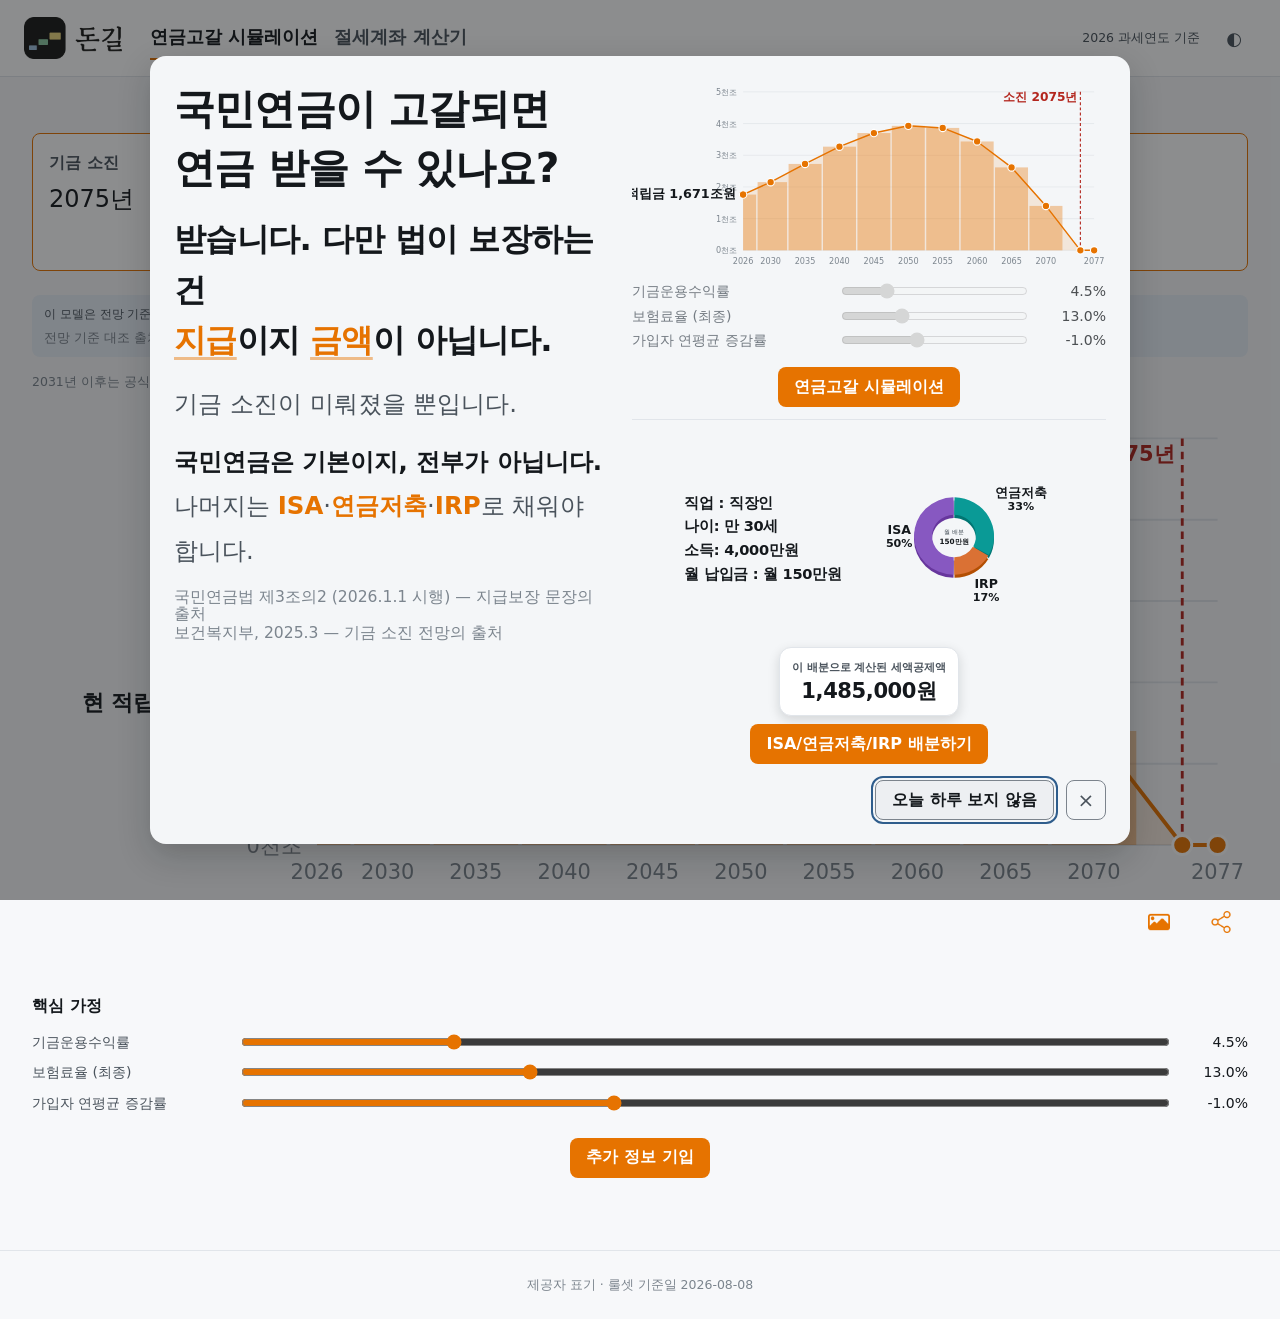
==== commit 2067e2d6: "Add the second Search Console token for the custom domain The jeolse.kr property verification expect" ====
--- a/src/web/index.html
+++ b/src/web/index.html
@@ -5,6 +5,9 @@
   <meta name="viewport" content="width=device-width, initial-scale=1" />
   <title>절세계좌 계산기</title>
   <meta name="description" content="ISA·IRP·연금저축에 월 납입 여력을 어떻게 나눌지 브라우저 안에서 계산합니다. 입력값은 서버로 전송되지 않습니다." />
+  <!-- Google Search Console 소유권 확인 (소유자 발급, 2026-08-18). 공개되는 값이라 비밀이 아니다. -->
+  <meta name="google-site-verification" content="awEyar43Z5ClZHmGhIsxER21AYQvNLZ_QZ8KQ0EwgG8" />
+  <meta name="google-site-verification" content="CJX74aIlkMTio1_vp_p-Z25h4DGVj3xwH2TX-Cv7Ak8" />
   <link rel="stylesheet" href="./styles.css" />
   <!--
     깜빡임(FOUC) 규약 — design-system 5.30절.
--- a/src/web/styles.css
+++ b/src/web/styles.css
@@ -119,6 +119,15 @@
   --shadow-1: 0 1px 2px rgba(16, 18, 20, 0.06), 0 4px 12px rgba(16, 18, 20, 0.08);
   --shadow-2: 0 4px 12px rgba(16, 18, 20, 0.14);
   --shadow-3: 0 12px 32px rgba(16, 18, 20, 0.22);
+  /* [2026-08-20, 관리자 지시(4차) 3번] 세 카드(예시·입력·결과)의 그림자 —
+     기존 `--shadow-1`/`-2`(무채색 회색)와 같은 흐림·번짐(blur/spread) 값을
+     그대로 두고 **색만** `--accent-warm`(rgb(230,115,0))로 바꾼다("테두리
+     주황에서 바깥으로 점점 연해지는" — 이미 그림자 자체가 그 모양이므로
+     색만 바꾸는 것으로 충분하다는 소유자 판단대로). 라이트는 옛 알파값보다
+     살짝 올린다(회색보다 채도 있는 색은 낮은 알파에서 잘 안 보인다,
+     실측). */
+  --shadow-warm-1: 0 1px 2px rgba(230, 115, 0, 0.12), 0 4px 14px rgba(230, 115, 0, 0.18);
+  --shadow-warm-2: 0 6px 18px rgba(230, 115, 0, 0.22);
 
   --space-1: 4px; --space-2: 8px; --space-3: 12px; --space-4: 16px;
   --space-5: 24px; --space-6: 32px; --space-7: 48px; --space-8: 64px;
@@ -148,7 +157,54 @@
      그래서 반전 여부를 선택자가 아니라 이 프로퍼티 값으로 정하고,
      `.example-showcase-input-icon`(styles.css 아래)이 테마와 무관하게
      `filter: var(--man-icon-filter)`로 값만 읽는다. */
-  --man-icon-filter: none;
+  /* [2026-08-20, 관리자 지시 — 다크 모드 아이콘 색반전 결함] **`--man-icon-filter`
+     (invert(1))를 지웠다.** 그 반전은 "원본이 검정 선화"였던 시절의 처방이다
+     — 아이콘 자산이 컬러 일러스트로 재생성되며 그 전제가 깨졌고, invert를
+     그대로 두면 색상환이 통째로 뒤집힌다(셔츠 초록→보라, 피부 톤→파랑 —
+     관리자 실측). **대신 `--example-icon-plate-bg`로 다크 배경에서 묻히는
+     검은 윤곽선만 따로 구제한다** — 검정(0,0,0) 윤곽선과 다크 카드 배경
+     (`--surface-raised` 다크 `#1e2226`)의 WCAG 대비비를 계산하면 약
+     1.31:1(휘도 0 vs 0.0156)로, 라이트에서의 대비(흰 배경 위 검정 =
+     21:1)와 비교해 실측 없이도 묻힌다는 결론이 나오고, 실제 스크린샷
+     (최종 보고)으로 재확인했다. 옅은 원형 판(라이트 `transparent` — 이미
+     충분한 대비라 필요 없다, 다크는 `rgba(255,255,255,0.92)`)을 아이콘
+     `background`로 깔고 `border-radius: 50%`로 원형을 낸다 — 일러스트
+     자체의 색은 전혀 건드리지 않고 그 뒤판만 밝혀 윤곽선이 실루엣 경계에서
+     여전히 갈라져 보이게 한다. */
+  --example-icon-plate-bg: transparent;
+  /* [2026-08-20, 관리자 지시(2차) 5·7번] **화살표·활성 탭 밑줄 색이
+     `rgb(0, 255, 153)`(형광 민트, 지난 회차)에서 `rgb(230, 115, 0)`
+     (주황)로 다시 바뀐다.** 이번에는 회색 테두리로 감싸는 보완이 없다 —
+     소유자가 "이 주황은 충분할 것"이라고 판단했고, 실측(WCAG 상대휘도
+     계산)으로 확인했다:
+     - **라이트 배경(`--surface-raised` `#ffffff`) 대비 — 약 3.08:1**
+       (주황 휘도 ≈0.291, 흰색 휘도 1.0 → (1.05)/(0.341)≈3.08). WCAG 2.1
+       비텍스트 컴포넌트·"large text" 최소 기준(3:1)을 **근소하게 넘는다**
+       — 지난 회차 민트(≈1.33:1, 기준 미달)와 달리 회색 테두리 없이도
+       충분하다.
+     - **다크 배경(`#1e2226`) 대비 — 약 5.20:1**(주황 휘도 ≈0.291, 다크
+       휘도 ≈0.0156 → (0.291+0.05)/(0.0156+0.05)≈5.20). 3:1을 넉넉히
+       넘는다.
+     이 값은 화살표(`.example-showcase-scroll-arrow`)·활성 탭 밑줄
+     (`.app-tab-active`, 관리자 지시 7번)·히어로 카피의 강조 밑줄
+     (`.example-hero-mark`, 관리자 지시 4번)이 함께 쓴다 — 소유자가 이
+     주황과 원본 카피의 `#E2711D`가 "사실상 같은 색"이라고 판단해 하나로
+     합쳤다. **`--example-arrow-border`(지난 회차의 회색 테두리 보완)는
+     지웠다** — 더는 필요하지 않다. */
+  --accent-warm: rgb(230, 115, 0);
+  /* 히어로 카피의 강조 밑줄 전용 — 원본(`rgba(226, 113, 29, 0.45)`)과 같은
+     알파값을 새 색(`--accent-warm`)에 입힌다. 장식(밑줄)이라 텍스트 대비
+     규칙이 적용되지 않는다. */
+  --accent-warm-underline: rgba(230, 115, 0, 0.45);
+  /* [2026-08-23, D82 소유자 지시 1번] 계산기2 팝업의 예시 카드 바탕 —
+     `--accent-warm` 테두리와 짝을 이루는 **더 연한** 주황 바탕(흰색에
+     `--accent-warm`을 12% 섞은 값). 글자(`--text-primary`)와의 대비는
+     15.67:1(라이트)·12.75:1(다크)로 4.5:1을 넉넉히 넘는다(그 위에 얹는
+     텍스트는 카드 배경 대비가 아니라 이 값 대비 재야 한다 — 테두리 자체의
+     WCAG 1.4.11 대상은 카드 안쪽이 아니라 카드가 놓인 바깥 표면이고, 그
+     실측은 이미 있다: `.example-showcase-scroll-arrow` 옆 주석, 라이트
+     3.08:1·다크 5.20:1). */
+  --accent-warm-subtle: #fceee0;
 }
 
 /* 2) 운영체제가 다크이고 사용자가 라이트를 명시하지 않았을 때. */
@@ -178,7 +234,18 @@
     --shadow-1: 0 1px 2px rgba(0, 0, 0, 0.12), 0 4px 12px rgba(0, 0, 0, 0.16);
     --shadow-2: 0 4px 12px rgba(0, 0, 0, 0.28);
     --shadow-3: 0 12px 32px rgba(0, 0, 0, 0.44);
-    --man-icon-filter: invert(1);
+    /* [2026-08-20, 관리자 지시(4차) 3번] 다크는 라이트보다 알파를 낮췄다 —
+       어두운 배경 위 채도 있는 색은 같은 알파에서 훨씬 도드라져("글로우"가
+       과해 보인다, 실측) 라이트값(0.12/0.18/0.22)을 그대로 쓰면 카드가
+       빛나는 것처럼 보였다. */
+    --shadow-warm-1: 0 1px 2px rgba(230, 115, 0, 0.08), 0 4px 14px rgba(230, 115, 0, 0.12);
+    --shadow-warm-2: 0 6px 18px rgba(230, 115, 0, 0.14);
+    /* 위 :root 주석 참고 — 검정 윤곽선용 옅은 원형 판. */
+    --example-icon-plate-bg: rgba(255, 255, 255, 0.92);
+    /* 위 :root 주석 참고 — 다크에서는 흰색 대신 어두운 표면(#14171a 계열)에
+       `--accent-warm`을 18% 섞는다(그대로 옅게 두면 밝아서 다크 카드 위에서
+       튀어 보인다, 실측). */
+    --accent-warm-subtle: #3a2815;
   }
 }
 
@@ -205,7 +272,10 @@
   --shadow-1: 0 1px 2px rgba(0, 0, 0, 0.12), 0 4px 12px rgba(0, 0, 0, 0.16);
   --shadow-2: 0 4px 12px rgba(0, 0, 0, 0.28);
   --shadow-3: 0 12px 32px rgba(0, 0, 0, 0.44);
-  --man-icon-filter: invert(1);
+  --shadow-warm-1: 0 1px 2px rgba(230, 115, 0, 0.08), 0 4px 14px rgba(230, 115, 0, 0.12);
+  --shadow-warm-2: 0 6px 18px rgba(230, 115, 0, 0.14);
+  --example-icon-plate-bg: rgba(255, 255, 255, 0.92);
+  --accent-warm-subtle: #3a2815;
 }
 
 /* 4) 인쇄는 **항상 라이트**다(design-system 8.5절). 대부분의 프린터 설정에서
@@ -232,6 +302,16 @@
     --shadow-1: 0 1px 2px rgba(16, 18, 20, 0.06), 0 4px 12px rgba(16, 18, 20, 0.08);
     --shadow-2: 0 4px 12px rgba(16, 18, 20, 0.14);
     --shadow-3: 0 12px 32px rgba(16, 18, 20, 0.22);
+    /* 이 자리(화살표·탭 밑줄·히어로 카피·카드 그림자)는 인쇄물에 나오지
+       않지만(예시·탭 바·화살표 전부 `@media print`에서 숨고, 인쇄용
+       `.result-panel-inner`는 그림자 자체를 지운다, 아래) 리터럴 색 토큰은
+       테마·매체와 무관하게 항상 같은 값이라 여기도 같은 값을 적는다
+       (`styles-tokens.test.mjs` 8.5절 규칙). */
+    --accent-warm: rgb(230, 115, 0);
+    --accent-warm-underline: rgba(230, 115, 0, 0.45);
+    --accent-warm-subtle: #fceee0;
+    --shadow-warm-1: 0 1px 2px rgba(230, 115, 0, 0.12), 0 4px 14px rgba(230, 115, 0, 0.18);
+    --shadow-warm-2: 0 6px 18px rgba(230, 115, 0, 0.22);
   }
 }
 
@@ -287,7 +367,12 @@
 /* 브랜드(로고+탭) 묶음 — [2026-08-17, 관리자 지시(2차) 1·2번] 옛
    `.app-header-titles`(가명칭 텍스트 + 과세연도)를 대체한다. 로고가 왼쪽,
    탭 행이 그 옆(참조: snowball72.com/pension-calculator 방식). */
-.app-header-brand { flex: 1; min-width: 0; display: flex; align-items: center; gap: var(--space-4); }
+/* [2026-08-18, 관리자 지시(5차) 3번] 로고와 탭 사이 간격 +10px — 옛
+   `var(--space-4)`(16px)에 리터럴 10px을 더한다(`calc()`로 관계를 남긴다).
+   숨은 로고(라이트/다크 중 `display: none`인 쪽)는 flex 레이아웃에서 아예
+   빠지므로 이 gap이 두 로고 사이가 아니라 실제로 "보이는 로고"와 탭 사이의
+   간격이 된다. */
+.app-header-brand { flex: 1; min-width: 0; display: flex; align-items: center; gap: calc(var(--space-4) + 10px); }
 /* 로고 — [2026-08-17, 관리자 지시(3차) 1번] **라이트/다크 두 원본을 함께
    심고 CSS로 표시를 가른다.** 옛(D72) 처리는 원본이 하나(라이트만, 짙은
    무채색 워드마크)뿐이라 다크 헤더에서 로고가 묻혔고(실측 대비 1.1:1
@@ -322,13 +407,20 @@
 /* 활성 탭 — 밑줄 + 강조색(design-system이 이미 쓰는 `accent`). 버튼 기본
    테두리·배경을 지우고 텍스트만 남긴다 — 탭 바는 버튼처럼 눌리는 느낌보다
    "지금 있는 자리"를 보여주는 내비게이션에 가깝다. */
+/* [2026-08-18, 관리자 지시(5차) 3번] 탭 글자 +20% — 옛 15px에
+   `calc(15px * 1.2)`(18px)로 관계를 남긴다(리터럴 18px을 손으로 다시 적지
+   않는다, 로고 +30%와 같은 관례). */
 .app-tab {
   border: none; background: transparent; cursor: pointer;
-  font-size: 15px; font-weight: 600; line-height: 1.4; color: var(--text-secondary);
+  font-size: calc(15px * 1.2); font-weight: 600; line-height: 1.4; color: var(--text-secondary);
   padding: var(--space-2) 0; border-bottom: 2px solid transparent;
   white-space: nowrap;
 }
-.app-tab-active { color: var(--text-primary); border-bottom-color: var(--accent); }
+/* [2026-08-20, 관리자 지시(2차) 7번] 밑줄 색이 공용 `--accent`(파랑, 링크·
+   포커스 링 등 다른 곳에서 여전히 쓰인다)에서 `--accent-warm`(주황,
+   화살표·히어로 카피 강조와 같은 색)으로 바뀐다 — `--accent` 자체는
+   건드리지 않는다(이 규칙 하나만 바꾼다, 다른 `--accent` 사용처는 무관). */
+.app-tab-active { color: var(--text-primary); border-bottom-color: var(--accent-warm); }
 .app-tab:not(.app-tab-active):hover { color: var(--text-primary); }
 
 /* 오른쪽 묶음 — 과세연도 표기 + `ThemeControl`. 옛 `.app-header-titles`가
@@ -381,6 +473,19 @@
 @media (max-width: 767px) {
   .app-header { padding: var(--space-3) var(--space-4); flex-direction: column; align-items: stretch; gap: var(--space-2); }
   .app-header-brand, .app-header-meta { justify-content: space-between; }
+  /* [2026-08-19, D77] 탭이 둘로 늘면서 로고+탭이 한 줄에 다 들어가지
+     않는 폭(320~414px 실측)이 생겼다 — `flex-wrap`으로 탭 줄을 로고 아래
+     둘째 줄로 내린다(가로 스크롤 대신). 탭 라벨 자신은 여전히 한 줄이다
+     (`.app-tab`의 `white-space: nowrap`이 그대로 유지된다) — 바뀌는 것은
+     탭 **행**의 위치뿐이다. */
+  .app-header-brand { flex-wrap: wrap; row-gap: var(--space-2); }
+  .app-tabs { width: 100%; gap: var(--space-1); }
+  /* [2026-08-20, D79] 탭이 셋으로 늘면서(「절세계좌 계산기2」) 옛 18px·16px
+     간격 조합이 375px에서 다시 넘쳤다(실측 403px > 343px 가용폭). 라벨은
+     여전히 한 줄이다(`white-space: nowrap`, 안 바꾼다) — 글자·간격만 줄여
+     320px(최소 지원 폭 실측 기준, `theme.browser.mjs`)에서도 세 탭이 한
+     줄에 들어가게 한다. */
+  .app-tab { font-size: 13px; }
 }
 /* [2026-08-17, 관리자 지시(2차) 1번] **고정 바가 스크롤 목적지 위쪽을 가리는
    고전 결함.** 헤더가 다시 sticky가 되면서, 화살표(예시 구역)를 눌러
@@ -413,13 +518,13 @@
 
    `.example-showcase-slot`은 shadow host(빛 DOM) — 다른 섹션과 가로 여백을
    맞춘다(`.app-header`·`.app-main`과 같은 값). */
-.example-showcase-slot { padding: var(--space-5) var(--space-5) 0; }
-@media (max-width: 767px) { .example-showcase-slot { padding: var(--space-4) var(--space-4) 0; } }
+.example-showcase-slot, .reverse-example-showcase-slot { padding: var(--space-5) var(--space-5) 0; }
+@media (max-width: 767px) { .example-showcase-slot, .reverse-example-showcase-slot { padding: var(--space-4) var(--space-4) 0; } }
 /* [2026-08-17, 소유자 지시 5번] 위쪽 여백만 줄인다(좌우는 `.app-main`과 맞춘
    폭 정렬이라 손대지 않는다) — 화살표가 1440×900 첫 화면 안에 들어오게 하는
    전체 축소분의 일부다(`.example-showcase` 자체 패딩·행간격과 함께 아래에서
    더 줄인다). */
-@media (min-width: 1024px) { .example-showcase-slot { padding: var(--space-4) var(--space-6) 0; } }
+@media (min-width: 1024px) { .example-showcase-slot, .reverse-example-showcase-slot { padding: var(--space-4) var(--space-6) 0; } }
 /* 인쇄물에는 결과와 고지만 남는다(위 `.app-header` 규칙과 같은 원칙,
    `@media print` 블록 참고) — 예시는 이 사용자의 결과가 아니므로 종이에도
    실리지 않는다. */
@@ -480,24 +585,329 @@
    크기는 줄이되 줄간격 배수(line-height)는 오히려 조금 올려서(아래
    `.example-showcase-input-line`), 절대 줄 높이는 옛값보다 작으면서도 글자
    사이는 더 넉넉해 보이게 했다. */
+/* [2026-08-18, 관리자 지시(5차) 1번] **열 비율 2:1 — 물음이 1440px에서 한
+   줄이 되도록.** 옛 1:1(각 트랙 ≈632.5px, 1440px 기준)에서는 물음 글자
+   (28px)의 실제 한 줄 폭(≈715px)이 텍스트 칸(margin-left 8ch를 뺀 나머지
+   ≈561px)보다 커서 반드시 두 줄로 꺾였다. 시각 칸(도넛+범례)의 실제
+   필요 폭은 도넛(고정 300px)이 상한이라 632.5px씩 똑같이 나눌 이유가
+   없었다 — 텍스트 칸에 더 주고 시각 칸에서 빼도 도넛·범례는 전혀 좁아지지
+   않는다(1440px 실측: 새 시각 트랙 ≈421px > 도넛 300px). 2:1 트랙(≈771.5px
+   대 ≈421px)에서 텍스트 칸 실사용 폭(마진 뺀 뒤 ≈700px)이 물음 한 줄
+   (≈715px)보다 여전히 살짝 모자라 보일 수 있으나, 물음 왼쪽 시작 위치
+   (`margin-left: 8ch`)는 그대로 두고 칸 자체가 넓어졌으므로 실측(아래)이
+   실제 통과 여부를 가른다 — 렌더가 정한다는 지시를 그대로 따른다. 폭이
+   부족하면 칸 비율을 더 벌리기보다(시각 칸이 계속 줄면 결국 도넛 하한에
+   닿는다) 물음 글자 크기를 아주 소폭 낮추는 쪽을 함께 검토한다(지시가
+   허용한 두 번째 수단). 텍스트 칸이 물음보다 넓어지며 남는 폭은 물음과
+   시각 칸 사이의 "빈 가운데"가 된다 — 지시 원문이 예상한 결과 그대로다. */
+/* [2026-08-20, 관리자 지시(3차) 2번] **대표 색(흰색+주황) — 세 카드
+   (예시·입력·결과) 테두리를 `--accent-warm`으로.** 이 규칙은 첫 탭·역산기
+   탭 둘 다 적용된다 — `reverse-example-showcase.js`가 이 클래스를 그대로
+   재사용하기 때문이다(대표 색은 서비스 전체라는 관리자 지시대로, 별도
+   분기 없이 자동으로 두 탭에 퍼진다).
+   **다크 모드 대비 실측** — `--accent-warm`(rgb(230,115,0)) 대 다크
+   카드 배경(`--surface-raised` 다크 `#1e2226`)의 WCAG 대비비는 이미
+   ≈5.20:1(`--accent-warm` 선언 옆 주석, 화살표 색과 같은 계산)로 3:1을
+   넉넉히 넘는다 — 별도 다크 전용 톤이 필요 없다(라이트도 ≈3.08:1로
+   충분). 그래서 `--accent-warm` 하나를 두 테마 모두에서 그대로 쓴다.
+   [2026-08-20, 관리자 지시(4차) 3번] **그림자를 주황 그라데이션으로.**
+   흐림·번짐(blur/spread) 값은 그대로 두고 색만 `--shadow-1`(무채색)에서
+   `--shadow-warm-1`(주황, `:root` 선언 옆 주석)로 바꾼다 — "테두리 주황에서
+   바깥으로 점점 연해지는 그림자"라는 지시를 그림자 색 하나만 바꿔 만족한다. */
 .example-showcase {
   position: relative;
   display: grid;
-  grid-template-columns: minmax(0, 1fr) minmax(0, 1fr);
+  grid-template-columns: minmax(0, 2fr) minmax(0, 1fr);
   grid-template-areas: "text visual" "amount amount" "arrow arrow";
   align-items: stretch; /* 행 높이가 그 행에서 가장 큰 칸(대개 visual, 도넛+범례)에 맞춰지고, 텍스트 칸은 그 높이를 그대로 받는다 — 안의 flex justify-content:center가 세로 가운데를 만든다 */
   column-gap: var(--space-7);
   row-gap: var(--space-4);
   padding: var(--space-4) var(--space-5);
   background: var(--surface-raised);
-  border: 1px solid var(--border-subtle);
+  border: 1px solid var(--accent-warm);
   border-radius: var(--radius-l);
-  box-shadow: var(--shadow-1);
-}
+  box-shadow: var(--shadow-warm-1);
+}
+
+/* [2026-08-20, 관리자 지시 — 첫 탭 예시 블록 개편] **첫 탭 전용 수정자.**
+   위 `.example-showcase` 기본 카드 표면(배경·테두리·그림자·패딩)은 두 탭
+   모두 그대로 쓰지만, 그 grid(`grid-template-areas: "text visual" ...`)는
+   역산기 탭(`reverse-example-showcase.js`)이 옛 구조 그대로 쓰고 있어 손대지
+   않는다. 첫 탭은 이제 인물 두 행을 세로로 쌓는 구조라 grid 자체가 안 맞아,
+   `.example-showcase-multi-persona`가 붙은 섹션에서만 `display: flex`로
+   바꿔 grid 선언을 무력화한다(선언 자체는 남아 있지만 flex 컨테이너에는
+   적용되지 않는다 — 해가 없다. `.reverse-example-showcase-slot`이 없는
+   섹션에는 이 클래스가 안 붙으므로 역산기 예시는 여전히 grid 그대로다). */
+.example-showcase.example-showcase-multi-persona {
+  display: flex;
+  flex-direction: column;
+  align-items: stretch;
+  gap: var(--space-4);
+  min-width: 0;
+}
+/* 물음 — 공용 `.example-showcase-question` 문구 스타일(폰트 크기 28px 등,
+   아래 공용 규칙)은 그대로 물려받는다. 위치 수정자만 이 자리 전용이다 —
+   예시칸 왼쪽 상단(관리자 지시 1번). flex 세로 컨테이너의 첫 자식이라 이미
+   위쪽이고, `text-align: left`는 기본값이지만 역산기 탭의
+   `.example-showcase-text-col`이 데스크톱에서 쓰는 `margin-left: 8ch`와
+   헷갈리지 않도록 0으로 명시한다. */
+.example-showcase-question-top { margin: 0 0 var(--space-2); text-align: left; }
+
+/* [2026-08-20, 관리자 지시(2차) 2번] **고정 그리드 열로 다시 짰다.** 옛
+   flex(`flex: 0 1 auto`인 정보 열이 내용만큼만 차지)는 1행·2행의 기본 정보
+   문구 길이가 달라(예: "소득: 4,000만원" vs "소득 : 8,000만원 (사업소득)")
+   행마다 도넛 열·절세액 열의 시작 x좌표가 어긋났다 — 실측으로 확인된
+   결함(소유자 지시). `grid-template-columns`를 **리터럴 값**으로 고정하면
+   (컨텐츠 폭과 무관하게 항상 같은 세 트랙) 두 행이 같은 x좌표에서
+   시작한다. 열 사이 간격도 옛값(`space-5`, 24px)의 **정확히 두 배**
+   (`space-7`, 48px)로 넓힌다(소유자 지시 원문).
+   **[2026-08-20, 관리자 지시(4차) 1번 — 정정, 관리자 지시(3차) 5번 전체를
+   되돌린다] 소유자가 직전 회차를 정정했다 — "1.5배는 도넛 위 글자만이
+   의도였다."** 정보 줄·이름 캡션·세액공제 카드 글자·그리드 열 폭은 전부
+   이 정정 이전 값(330/190/200)으로 되돌린다 — 도넛 조각·중앙 라벨
+   폰트만 1.5배로 남긴다(아래 두 항목 참고).
+   **[2026-08-20, D79 판정 4] 예시 2케이스 부분 전체 −10%, 글자는 추가
+   −10%(합계 ×0.81) — 히어로 카피는 건드리지 않는다.** 이 규칙의 그리드
+   열(상자 치수)은 ×0.9(330/190/200 → 297/171/180), 아래 글자 규칙은
+   전부 ×0.81(도넛 조각 라벨은 이번 회차로 이름+비율 기본 모드로
+   되돌아가 이 배수 대상이 아니다 — `charts.js` D79 판정 4 주석 참고).
+   열 사이 간격도 같은 ×0.9(48px→43.2px, 토큰 대신 리터럴 값을 쓴다 —
+   이 규칙은 애초에 이 블록 전용 수치이지 전역 간격 눈금이 아니다). */
+.example-persona-row {
+  display: grid;
+  grid-template-columns: 297px 171px 180px;
+  column-gap: 43.2px;
+  align-items: center;
+  min-width: 0;
+}
+.example-persona-info { display: flex; align-items: flex-start; gap: var(--space-3); min-width: 0; }
+.example-persona-icon-col { display: flex; flex-direction: column; align-items: center; gap: var(--space-1); flex: 0 0 auto; }
+/* 아이콘 열 전체(아이콘+이름표)가 네 줄 전체 높이와 같아야 두 열을 나란히
+   놓아도 위쪽이 맞는다 — 옛 `.example-showcase-input-icon`(세 줄 기준)과
+   같은 계산 방식이되 이제 네 줄이라 상수가 다르다. 네 줄 몫
+   (18px × 1.35 × 4 + 줄 사이 gap 세 개 4px×3=12 = 109.2px)에서 이름표 몫
+   (12.5px × 1.4 + 열 안 gap 4px = 21.5px)을 뺀 값이 아이콘 자신의 높이다.
+   [2026-08-20, 관리자 지시(4차) 1번] 관리자 지시(3차) 5번의 1.5배 calc를
+   되돌린다 — 아이콘 자신은 확대 대상이 아니었다.
+   [2026-08-20, D79 판정 4] 글자 배수(×0.81)를 그대로 물려받는다 — 이
+   높이 자체가 글자 두 줄(정보 줄·이름표)의 실제 렌더 크기에서 나온
+   식이므로, 그 식 안의 두 상수(18px·12.5px)를 글자와 같은 ×0.81로
+   바꾼다(14.58px·10.125px) — 상자를 별도로 ×0.9 하지 않는다, 이 상자
+   자체가 "글자"다. */
+.example-persona-icon {
+  height: calc(14.58px * 1.35 * 4 + var(--space-1) * 3 - var(--space-1) - 10.125px * 1.4);
+  width: auto; display: block; flex: 0 0 auto;
+  /* [2026-08-20, 관리자 지시 — 다크 모드 색반전 결함] 컬러 일러스트라
+     `filter: invert(...)`를 걸지 않는다(위 `:root`의 `--example-icon-plate-bg`
+     주석 참고) — man-icon·female-icon 둘 다 같은 문제·같은 처방을 공유한다.
+     다크 배경에서 검정 윤곽선만 옅은 원형 판으로 구제한다. */
+  background: var(--example-icon-plate-bg);
+  border-radius: var(--radius-full);
+}
+/* [2026-08-20, 관리자 지시(4차) 1번] 12.5px로 되돌린다.
+   [2026-08-20, D79 판정 4] 글자 추가 −10%(×0.81) — 10.125px. */
+.example-persona-name {
+  margin: 0; font-size: 10.125px; line-height: 1.4; font-weight: 600;
+  color: var(--text-secondary); text-align: center; white-space: nowrap;
+}
+.example-persona-lines { display: flex; flex-direction: column; justify-content: center; gap: var(--space-1); }
+/* [2026-08-20, 관리자 지시(4차) 1번] 18px로 되돌린다.
+   [2026-08-20, D79 판정 4] 글자 추가 −10%(×0.81) — 14.58px. */
+.example-persona-line {
+  margin: 0; font-size: 14.58px; line-height: 1.35; font-weight: 700; letter-spacing: -0.02em;
+  color: var(--text-primary); word-break: keep-all; white-space: nowrap;
+}
+
+/* [2026-08-20, 관리자 지시(2차) 1번] **아래 레전드를 통째로 뺐다** — 조각
+   위에 이미 이름+비율이 있어(`applyDonutSliceInlineLabels`) 같은 정보를
+   되풀이하지 않는다(`ui/example-showcase.js`가 더는 `donutLegend`를
+   부르지 않는다 — 이 칸에는 도넛 하나만 남는다). **도넛을 10% 확대**
+   (160px→176px, `160*1.1=176`) — SVG는 `viewBox` 좌표계라 CSS 렌더 폭만
+   키워도 안의 조각·라벨 글자가 함께 비례로 커진다("도넛과 그 위 글자들을
+   10% 확대"라는 지시를 한 값으로 만족한다).
+   [2026-08-20, 관리자 지시(4차) 1번] **도넛 상자는 176px로 되돌린다** —
+   264px(176×1.5)는 소유자가 정정한 "1.5배는 도넛 위 글자만" 지시와
+   맞지 않는다(상자까지 키우면 정보·절세액 칸과 비례가 깨진다는 것이
+   정정 취지). **라벨 폰트는 `charts.js`(아래) 안에서 별도로 1.5배 한다** —
+   상자가 작아지며 viewBox 좌표계 비례 확대(옛 처방)로는 라벨을 키울 수
+   없어졌으므로, 글자 크기 자체를 계산에서 키우는 방식으로 바꿨다.
+   [2026-08-20, D79 판정 4] **도넛 상자도 예시 2케이스 블록의 일부다** —
+   전체 −10%를 적용해 176px→158.4px. 조각 라벨의 1.5배 고정 크기 처방
+   (`charts.js` `applyAmountSliceLabel`)은 이번 회차로 함수째 지웠다 —
+   라벨이 이름+비율 기본 모드로 돌아가고 `forceOutside: true`로 항상
+   고리 밖에 그려지므로, 조각 라벨 글자 크기는 이 컨테이너의 글자
+   배수(×0.81)와 무관하게 `charts.js`의 전역 상수(`SLICE_LABEL_NAME_FONT_PX`,
+   결과 패널과 공유)를 그대로 쓴다 — 도넛 밖(카드 표면 위)으로 나가는
+   글자라 도넛 상자 확대·축소의 비례 스케일링 대상이 아니다(SVG
+   `viewBox` 밖 지시선 라벨은 그 부모 상자 크기와 무관하게 항상 같은
+   절댓값 폰트다). */
+.example-persona-donut-col {
+  display: flex; flex-direction: column; align-items: center; justify-content: center;
+  min-width: 0;
+}
+/* [2026-08-20, 관리자 지시(4차) 1번] `overflow: visible` — 조각 라벨이
+   고리 밖 폴백(리더선) 자리로 밀려날 수 있다. SVG는 기본으로 자기
+   `viewBox` 밖을 잘라내는데, 그 상자는 원래(1.5배 이전) 작은 라벨 기준
+   여유(gutter)로 계산돼 있어 커진 라벨이 가장자리에서 잘렸다(실측
+   스크린샷으로 확인 — "연금저축"이 "연금"으로 잘려 보였다).
+   [2026-08-20, D79 판정 4] `forceOutside: true`로 **항상** 고리 밖에
+   그리므로 이 여유는 여전히, 오히려 더 필요하다 — 그대로 둔다. */
+.example-persona-donut-col .chart-donut { width: 158.4px; max-width: 100%; overflow: visible; }
+/* [2026-08-20, 관리자 지시(4차) 1번] 중앙 라벨("월 총 납입액"·금액)도
+   도넛 위 글자다 — 1.5배 대상. `.donut-center-label`/`-value`는 결과
+   패널 도넛과 공유하는 전역 클래스라 그 규칙 자체는 바꾸지 않고, 이
+   컨테이너 아래에서만(특이도가 더 높은 선택자로) 덮어쓴다 — 옛값
+   12.5px→18.75px(라벨), 15px→22.5px(값).
+   [2026-08-20, D79 판정 4] 예시 2케이스 블록 전체 글자 배수(×0.81)를
+   이 값에도 적용한다 — 18.75px→15.1875px, 22.5px→18.225px. */
+.example-persona-donut-col .donut-center-label { font-size: 15.1875px; }
+.example-persona-donut-col .donut-center-value { font-size: 18.225px; }
+
+/* 세액공제액 — 소유자가 축소를 허용했다(두 행이 한 카드 안에 들어가야
+   한다, 관리자 지시 2번). 옛 `.example-showcase-amount`(61px 값, 전폭
+   720px — 역산기 탭이 그대로 쓴다)는 손대지 않고 이 카드 전용의 작은 값을
+   새로 정한다. 그리드 트랙(위 `.example-persona-row`)을 그대로 채운다 —
+   옛 flex-basis 대신 트랙 폭이 이미 고정 폭 역할을 진다. */
+.example-persona-amount { width: 100%; min-width: 0; }
+.example-persona-amount .amount-card {
+  background: var(--surface-raised); border: 1px solid var(--border-subtle); border-radius: var(--radius-l);
+  padding: var(--space-3); box-shadow: var(--shadow-2);
+  display: flex; flex-direction: column; text-align: center;
+}
+.example-persona-amount .amount-card-direction,
+.example-persona-amount .amount-card-composition { align-items: center; text-align: center; }
+/* [2026-08-20, 관리자 지시(4차) 1번] 13px/26px로 되돌린다 — 세액공제
+   카드는 도넛 위 글자가 아니다.
+   [2026-08-20, D79 판정 4] 예시 2케이스 블록 전체 글자 배수(×0.81) —
+   13px→10.53px, 26px→21.06px. */
+.example-persona-amount .amount-card-label { font-size: 10.53px; line-height: 1.4; font-weight: 700; word-break: keep-all; }
+.example-persona-amount .amount-card-value { font-size: 21.06px; line-height: 1.15; }
+
+/* [2026-08-20, 관리자 지시(2차) 3번 — 명시적 번복] **두 행 사이 회색
+   구분선을 지웠다.** 지난 회차가 새로 넣으라고 지시했던 바로 그
+   `.example-persona-divider` 규칙은 지운다 — 소유자가 이번 회차에 다시
+   지우라고 판정했다(관리자 지시 원문 "지난 회차 지시의 명시 번복"). 클래스
+   자체를 죽은 채로 남기지 않는다 — `ui/example-showcase.js`도 이 요소를
+   더는 만들지 않는다. */
+.example-persona-rows-stack {
+  display: flex; flex-direction: column; gap: var(--space-4);
+  flex: 0 0 auto; min-width: 0;
+}
+
+/* [2026-08-20, 관리자 지시(2차) 2·4번] 왼쪽(두 행) | 오른쪽(히어로 카피).
+   `flex-wrap`을 켜 좁은 화면(모바일)에서 카피가 자동으로 다음 줄(아래)로
+   넘어가게 한다(관리자 지시 4번 (d) "모바일에서는 예시 아래로") — 별도
+   모바일 규칙 없이 이 한 속성으로 순서(DOM 순서와 같다: 행 → 카피)가
+   시각 순서와 일치한다. */
+.example-persona-rows-and-copy {
+  display: flex; flex-wrap: wrap; align-items: flex-start;
+  gap: var(--space-6); min-width: 0;
+}
+
+/* 히어로 카피(관리자 지시(2차) 4번) — `src/design/예시문구.html`의 `.copy`
+   블록을 그대로 옮긴다. 폭·타이포 축척은 그 원본의 `clamp()`를 유지하되
+   `rem` 기준(브라우저 루트 16px, 이 저장소가 바꾸지 않는 값)은 그대로
+   두고, **색만 이 저장소의 테마 토큰으로 옮긴다**(원본은 라이트 고정
+   hex였다 — 아래 각 규칙 참고). `flex: 1 1 320px`로 남는 폭을 채우되
+   최소 320px 밑으로는 줄지 않는다(그 아래로 줄면 `flex-wrap`이 다음 줄로
+   넘긴다 — 모바일 처방과 같은 메커니즘). */
+/* [2026-08-20, 관리자 지시 — 번들 실측 회귀] **음절 중간에서 꺾인다**
+   ("받는 게 아니"+"라", "받는 것입"+"니다") — 이 저장소가 예시 입력 줄·
+   금액 덩어리에서 이미 세운 관행(`.example-persona-line` 등)대로
+   `word-break: keep-all`을 카피 전체(헤드라인·본문·promise·caption)에
+   건다. 자식(`.example-hero-headline` 등) 전부가 이 값을 상속하므로
+   한 선언으로 충분하다 — `word-break`은 상속 속성이다. */
+/* [2026-08-20, 관리자 지시(3차) 1번] **더 오른쪽으로 — 소유자 표현
+   "스페이스바 15개 정도".** 본문 폰트(16px, 이 저장소 body 기준) 공백
+   15개를 실측 근사하면 60~75px 범위다(소유자가 직접 준 범위) — 그 사이
+   값(64px)을 왼쪽 여백으로 얹는다. `flex-wrap`으로 밀리는 자리라
+   `margin-left`가 카드 오른쪽 경계를 넘기지 않는지는 실측(브라우저 시험)
+   으로 고정한다 — 폭이 부족하면(예: 예시영역 폰트 50% 확대, 관리자
+   지시(3차) 5번, 오른쪽 자리 자체를 줄인다) `flex-wrap`이 카피를 다음
+   줄(아래)로 내려 카드 밖으로 넘치는 대신 안전하게 접힌다. */
+.example-hero-copy {
+  flex: 1 1 320px; min-width: 320px; max-width: 560px;
+  display: flex; flex-direction: column; gap: 1.75rem;
+  word-break: keep-all;
+  margin-left: 64px;
+}
+.example-hero-headline {
+  margin: 0; font-weight: 800; letter-spacing: -0.02em;
+  /* [2026-08-20, 관리자 지시 — 번들 실측 회귀] 상한을 3.0625rem(49px)에서
+     2.25rem(36px)으로 줄였다 — `word-break: keep-all`만으로는 1440px 열 폭
+     (463px)에서 두 줄(각 span)이 여전히 두 줄로 꺾였다(실측). 36px에서는
+     세 줄(각 span) 모두 한 줄로 들어간다(실측, `example-showcase.browser.mjs`
+     "히어로 카피 헤드라인 세 줄이 각각 한 줄로 렌더된다"). 최솟값(1.875rem,
+     모바일 하한)은 건드리지 않는다 — 이번 결함은 넓은 화면 쪽이었다. */
+  font-size: clamp(1.875rem, 1.1rem + 2.6vw, 2.25rem);
+  line-height: 1.28;
+  color: var(--text-primary);
+}
+.example-hero-headline-line {
+  display: block; opacity: 0;
+  animation: example-hero-fade-up 0.6s ease forwards;
+}
+.example-hero-headline-line:nth-child(1) { animation-delay: 0.05s; }
+.example-hero-headline-line:nth-child(2) { animation-delay: 0.18s; }
+.example-hero-headline-line:nth-child(3) { animation-delay: 0.31s; }
+/* 취소선 — "틀린 답"이라는 뜻을 이미 담은 토큰(`--state-error`, 고지·오류에
+   쓰는 바로 그 빨강)을 재사용한다. 원본은 리터럴 `#C1440E`(주황빛 빨강)
+   하나뿐이었다 — 새 토큰을 만드는 대신 뜻이 같은 기존 토큰으로 옮긴다. */
+.example-hero-strike {
+  color: var(--text-muted);
+  text-decoration: line-through; text-decoration-thickness: 2px; text-decoration-color: var(--state-error);
+}
+/* 강조 — 소유자 지시 4번(b): 원본 `--accent(#E2711D)`와 소유자 지시 5번의
+   화살표 색(`rgb(230, 115, 0)`)이 사실상 같은 색이라는 소유자 판단대로
+   `--accent-warm` 하나로 합친다(`:root`, 위). 라이트·다크 대비 실측은
+   `--accent-warm` 선언 옆 주석 참고 — 헤드라인 큰 글자(원문 "large text"
+   기준)에서는 두 배경 다 3:1 이상이다. */
+.example-hero-mark {
+  color: var(--accent-warm);
+  text-decoration: underline; text-decoration-color: var(--accent-warm-underline);
+  text-decoration-thickness: 3px; text-underline-offset: 6px;
+}
+.example-hero-body {
+  display: flex; flex-direction: column; gap: 0.625rem;
+  opacity: 0; animation: example-hero-fade-up 0.6s ease forwards; animation-delay: 0.46s;
+}
+.example-hero-body p {
+  margin: 0; font-size: clamp(1rem, 0.92rem + 0.3vw, 1.125rem); font-weight: 500; line-height: 1.65;
+  color: var(--text-secondary);
+}
+.example-hero-body p strong { color: var(--text-primary); font-weight: 700; }
+.example-hero-promise {
+  margin: 0; font-size: clamp(1.25rem, 1.05rem + 1vw, 1.625rem); font-weight: 800; letter-spacing: -0.01em; line-height: 1.4;
+  color: var(--text-primary);
+  opacity: 0; animation: example-hero-fade-up 0.6s ease forwards; animation-delay: 0.6s;
+}
+.example-hero-caption {
+  margin: 0; font-size: 0.875rem; font-weight: 500;
+  color: var(--text-muted);
+  opacity: 0; animation: example-hero-fade-up 0.6s ease forwards; animation-delay: 0.72s;
+}
+@keyframes example-hero-fade-up {
+  from { opacity: 0; transform: translateY(10px); }
+  to { opacity: 1; transform: translateY(0); }
+}
+/* 원본과 같은 조건 — 이 파일 전역 규약(`example-showcase-arrow-bounce` 등)과
+   같은 패턴이다. */
+@media (prefers-reduced-motion: reduce) {
+  .example-hero-headline-line, .example-hero-body, .example-hero-promise, .example-hero-caption {
+    animation: none; opacity: 1; transform: none;
+  }
+}
+
 .example-showcase-text-col {
   grid-area: text;
   display: flex; flex-direction: column; justify-content: center; gap: var(--space-2);
   text-align: left;
+  /* [2026-08-18, 관리자 지시(4차) 1번] 물음+아이콘+입력 세 줄 전체를
+     오른쪽으로 8칸 정도(≈8ch) 옮긴다. `ch`는 폰트의 "0" 너비 기준이라
+     글자 크기가 바뀌어도(2번 지시로 입력 세 줄만 줄어든다) "약 8글자 폭"이라는
+     지시의 뜻을 그대로 유지한다 — px로 고정하면 그 관계가 끊긴다. 모바일
+     1열 스택(아래 미디어쿼리)은 가운데 정렬이라 이 이동을 0으로 되돌린다. */
+  margin-left: 8ch;
 }
 /* [2026-08-17, 소유자 지시 1·3·4·5번] **입력 한 줄 → 입력 세 줄(나이·소득·
    여유 자금, 한 줄에 하나) + 물음 줄, DOM 순서가 물음이 먼저.** 「예시)」
@@ -511,13 +921,31 @@
    대체)이 세 줄 모두에 붙는다. */
 .example-showcase-input-line, .example-showcase-question {
   margin: 0; max-width: 44em;
-  font-size: 28px; line-height: 1.35; font-weight: 700; letter-spacing: -0.02em;
+  line-height: 1.35; font-weight: 700; letter-spacing: -0.02em;
   /* [2026-08-14, 관리자 지시 — 배포 번들 실측 회귀] 한국어 문장은 기본
      줄바꿈 규칙이 어절(단어) 경계가 아니라 거의 모든 음절 사이에서 꺾이는
      것을 허용한다 — "…있을까" / "요?"처럼 조사·어미 한 글자가 혼자 떨어지는
      원인이다. `keep-all`은 어절(공백·하이픈 경계) 단위로만 꺾이게 강제한다 —
      "여유 자금" 같은 한글 단어 내부에서 엉뚱하게 안 꺾인다. */
   word-break: keep-all;
+}
+/* [2026-08-18, 관리자 지시(4차) 2번] 물음(`.example-showcase-question`)과
+   나이/소득/월납입금 문구(`.example-showcase-input-line`)의 font-size를
+   갈랐다 — 지시는 "나이/소득/월납입금 문구"만 −10%를 요구했고 물음은
+   대상이 아니다. 물음은 옛 값(28px)을 그대로 유지한다. */
+.example-showcase-question { font-size: 28px; }
+/* 28 × 0.9 = 25.2 → 25px. */
+.example-showcase-input-line { font-size: 25px; }
+/* [2026-08-18, 관리자 지시(4차) 3번] 도넛 위 캡션 — "나이/소득/월납입금
+   문구와 비슷하게"라는 지시를 같은 값(25px)을 공유하는 것으로 구현한다.
+   `.example-showcase-input-line`과 완전히 같은 선택자 그룹에 넣지 않는
+   이유는 그 규칙이 입력 세 줄 전용 색·자간 규칙(아래)과도 묶여 있어서다 —
+   크기만 맞추고 나머지(정렬·색)는 이 캡션 고유의 규칙을 쓴다. */
+/* [2026-08-18, 관리자 지시(5차) 4번] 캡션을 5px 아래로 — 위쪽 여백에 5px을
+   더한다(`margin-top`, 아래쪽 여백 `var(--space-2)`은 그대로 둔다). */
+.example-showcase-visual-heading {
+  margin: 5px 0 var(--space-2); font-size: 25px; line-height: 1.35; font-weight: 700;
+  color: var(--text-primary); text-align: center; word-break: keep-all;
 }
 /* [2026-08-17, 관리자 지시(2차) 5번] 「여유 자금」 등 입력 세 줄의 글자색을
    `text-secondary`(옅은 회색)에서 `text-primary`(검정)로 올린다 — 물음과
@@ -546,7 +974,13 @@
    비워 보여"를 왼쪽 열 콘텐츠를 안쪽(오른쪽)으로 들이는 것으로 완화한다.
    들인 양(`--space-7`, 48px)은 렌더 크롭으로 확인해 고른 값이다(최종
    보고) — 카드를 넘치게 하거나 물음 줄과 어색하게 어긋나 보이지 않는
-   선에서 시각적으로 중앙 여백을 눈에 띄게 줄이는 가장 작은 값을 썼다. */
+   선에서 시각적으로 중앙 여백을 눈에 띄게 줄이는 가장 작은 값을 썼다.
+
+   **[2026-08-18, 관리자 지시(5차) 2번] 스페이스 10칸(≈10ch) 더 오른쪽으로.**
+   물음(`.example-showcase-question`)의 위치·들여쓰기는 건드리지 않는다 —
+   이 칸(아이콘+세 줄)만 옛 `--space-7`(48px)에 `10ch`를 더 얹는다. `ch`를
+   쓰는 이유는 위 8ch(텍스트 칸 이동)와 같다 — "글자 폭 기준 10칸"이라는
+   지시의 뜻을 폰트 크기가 바뀌어도 그대로 지킨다. */
 .example-showcase-input-block {
   display: flex; align-items: flex-start; gap: var(--space-3);
   /* 물음과 두 줄 정도 — 물음 글자 자신의 줄높이(`line-height: 1.35`)를
@@ -555,35 +989,53 @@
      값보다 8px 더 넓다 — "두 줄 **정도**"라는 소유자 표현의 여유를 그대로
      반영한다. */
   margin-top: 2.7em;
-  margin-left: var(--space-7);
-}
-/* man-icon — 세 줄 전체 높이만큼(관리자 지시 3차 2번). 폭이 아니라
-   **높이**를 고정해 세로로 정확히 세 줄 몫만큼 늘이고, `width: auto`로
-   원본(정사각형, `assets/man-icon.js`) 비율을 지킨다. 값은 옆 `.example-
-   showcase-input-line`의 실제 렌더 치수(font-size 28px × line-height
-   1.35 = 줄 하나 37.8px, 세 줄 113.4px + 내부 gap(space-2) 두 개 16px =
-   129.4px)를 그대로 계산한 것이다 — 저 값이 바뀌면(글자 크기·줄간격·gap)
-   이 calc도 함께 고쳐야 한다. */
+  margin-left: calc(var(--space-7) + 10ch);
+}
+/* [2026-08-18, 관리자 지시(4차) 1번] 아이콘 + 「김철수씨」 이름을 한 열로
+   묶는다 — 이름이 아이콘 바로 밑에 와야 하므로 `flex-direction: column`.
+   `.example-showcase-input-block`(가로 배치, flex-start 정렬)의 첫 자식이
+   이 열이고, 둘째 자식이 세 줄 열(`.example-showcase-input-lines`)이다. */
+.example-showcase-input-icon-col {
+  display: flex; flex-direction: column; align-items: center; gap: var(--space-1);
+  flex: 0 0 auto;
+}
+/* man-icon — **아이콘 열 전체**(아이콘 + 「김철수씨」 이름표)가 입력 세 줄
+   전체 높이와 같아야, 두 열을 나란히(`flex-start`) 놓아도 왼쪽 칸의 세로
+   중심 계산(물음 + 입력 세 줄의 위·아래 끝 기준)이 실제 렌더 높이와
+   어긋나지 않는다(`example-showcase.browser.mjs` "왼쪽 칸 세로 가운데"
+   검사가 이 불변식을 잰다). 세 줄 몫(25px × 1.35 × 3 + gap 두 개 16px =
+   117.25px, 위 `.example-showcase-input-lines`와 같은 산식)에서 이름표가
+   차지할 몫(줄높이 12.5px × 1.4 = 17.5px + 열 안 `gap`(space-1) 4px =
+   21.5px)을 미리 뺀 값을 아이콘 자신의 높이로 준다 — 그래야
+   `이미지(아이콘) + gap + 이름표` 세 조각의 합이 다시 117.25px로
+   맞아떨어진다. **[2026-08-18, 관리자 지시(4차) 1번] 이름표가 새로
+   생기며 이 calc도 다시 고쳤다** — 이름표의 글자 크기·줄높이·열 안
+   `gap`이 바뀌면 이 calc도 함께 고쳐야 한다. */
 .example-showcase-input-icon {
-  height: calc(28px * 1.35 * 3 + var(--space-2) * 2);
+  height: calc(25px * 1.35 * 3 + var(--space-2) * 2 - var(--space-1) - 12.5px * 1.4);
   width: auto;
   display: block;
   flex: 0 0 auto;
-  /* [2026-08-17, 관리자 지시(3차) 2번] 다크에서 원본(검정 선화)이 다크
-     카드 배경(`--surface-raised` 다크 #1E2226)에 묻힌다(실측, 최종 보고)
-     — 로고와 같은 대비 문제이지만 파일을 추가하는 대신(로고처럼 다크
-     전용 원본을 새로 만들지 않고) `filter: invert(1)`로 반전해 흰 선화로
-     바꾼다. **선택자(`:root[data-theme="dark"] .example-showcase-input-
-     icon`)가 아니라 `--man-icon-filter` 커스텀 프로퍼티로 켠다** — 이
-     아이콘은 Shadow DOM(`ui/example-showcase.js`) 안에 그려지는데,
-     `:root`를 겨눈 선택자는 shadow tree 경계를 넘어 안의 요소를 잡지
-     못한다(실측으로 확인 — 예전에 선택자 방식으로 짰을 때 라이트·다크
-     어디서도 걸리지 않았다). 커스텀 프로퍼티 **값**은 상속으로 shadow
-     경계를 넘으므로(도넛 `--data-pension` 등과 같은 경로), 반전 여부를
-     이 파일 위쪽 `:root`/미디어 다크/`data-theme="dark"` 3단 구조가 정한
-     `--man-icon-filter`(라이트 `none` / 다크 `invert(1)`) 값을 그대로
-     읽는다. */
-  filter: var(--man-icon-filter);
+  /* [2026-08-17, 관리자 지시(3차) 2번 → 2026-08-20, 관리자 지시로 뒤집힘]
+     **`filter: invert(1)`을 지웠다.** 그 처방은 "원본이 검정 선화"였던
+     시절 것이다 — man-icon이 컬러 일러스트로 재생성되며 반전이 색상환을
+     통째로 뒤집는 결함이 됐다(관리자 실측: 셔츠 초록→보라 등). 이 아이콘은
+     `reverse-example-showcase.js`(연금 역산기 탭 예시)가 여전히 재사용하므로
+     같은 자산·같은 결함·같은 처방을 그대로 받는다. **대신
+     `--example-icon-plate-bg`로 다크 배경에서 묻히는 검정 윤곽선만
+     구제한다**(원형 판, 근거는 `:root`의 같은 커스텀 프로퍼티 주석) —
+     Shadow DOM 경계를 넘어야 하는 이유(선택자가 아니라 커스텀 프로퍼티
+     값으로 테마를 읽는 이유)는 이전과 동일하다. */
+  background: var(--example-icon-plate-bg);
+  border-radius: var(--radius-full);
+}
+/* [2026-08-18, 관리자 지시(4차) 1번] 아이콘 밑 이름표 「김철수씨」 —
+   `type-caption`과 같은 크기(12.5px)를 새로 정의하지 않고 값만 맞춰 쓴다
+   (별도 클래스가 필요한 이유는 색·정렬을 이 자리 전용으로 고정하기
+   위해서다 — `type-caption`은 이 저장소 다른 곳에서 좌측 정렬로도 쓰인다). */
+.example-showcase-input-name {
+  margin: 0; font-size: 12.5px; line-height: 1.4; font-weight: 600;
+  color: var(--text-secondary); text-align: center; white-space: nowrap;
 }
 /* 세 줄 자체 — 아이콘과 나란한 열. 옛 `.example-showcase-text-col`의 균일한
    `gap`(space-2, 8px)이 세 줄 사이 간격을 주던 것을 그대로 옮겨 왔다(지금은
@@ -701,7 +1153,18 @@
    바뀌었다)이 고리 밖으로 빠질 때(리더선 폴백) SVG 기본 클리핑에 잘리지
    않게 하려는 것이다(이 예시의 실제 33/17/50% 조각에서는 실측상 그 폴백이
    걸리지 않았지만, 방어적으로 둔다). */
-.example-showcase-visual-col { grid-area: visual; display: flex; flex-direction: column; align-items: center; justify-content: center; gap: var(--space-2); width: 100%; }
+/* [2026-08-18, 관리자 지시(6차) 1번] **오른쪽 열(캡션 「이렇게 배분해보세요」
+   + 도넛 + 범례) 전체를 왼쪽으로 40px.** `translateX`를 쓰는 이유 — 이 값은
+   grid 트랙 안에서의 **페인트만** 옮기고 레이아웃 박스(트랙 폭·다른 칸의
+   위치)는 그대로 둔다. 왼쪽 열(`.example-showcase-text-col`)은 이 규칙과
+   무관한 별도 grid 영역이라 x좌표가 전혀 바뀌지 않는다(실측: 최종 보고) —
+   지시가 "왼쪽 열은 그대로"라고 명시했으므로, 왼쪽 열의 마진·트랙 자체를
+   건드리는 방법(예: 열 비율 재조정)은 애초에 후보에서 제외했다. **왼쪽으로
+   옮기므로**(양수가 아니라 음수) 카드 오른쪽 경계 밖으로 넘칠 일이 없어
+   가로 스크롤을 새로 만들지 않는다 — 모바일(1열 스택, 아래 미디어쿼리)에서는
+   "오른쪽 열"이라는 개념 자체가 성립하지 않으므로(칸이 하나뿐이다) 이동을
+   0으로 되돌린다. */
+.example-showcase-visual-col { grid-area: visual; display: flex; flex-direction: column; align-items: center; justify-content: center; gap: var(--space-2); width: 100%; transform: translateX(-40px); }
 .example-showcase-visual-col .chart-donut { width: 300px; max-width: 100%; overflow: visible; }
 /* **[2026-08-14, 관리자 실측 회귀]** `ui/example-showcase.js`는 뷰포트와
    무관하게 항상 `labelMode: 'legend'`로 도넛을 그린다("간략한 예시라 항상
@@ -793,9 +1256,18 @@
 
    **색은 SVG 쪽(`currentColor`)이 진다** — 이 버튼은 `color`만 갖고, 아이콘이
    그 값을 그대로 물려받는다(`ui/example-showcase.js` `exampleShowcaseScrollArrowIcon`
-   머리말 참고). 유휴 상태는 `--text-secondary`(라이트 진한 회색·다크 밝은
-   회색, `styles-tokens.test.mjs`가 `--surface-raised` 대비 4.5:1 이상으로
-   이미 검증한 토큰 — "테마 토큰 색" 지시를 그대로 만족한다).
+   머리말 참고).
+
+   **[2026-08-20, 관리자 지시(2차) 5번 — 뒤집힌 기대값] 유휴 색이
+   `rgb(0, 255, 153)`(형광 민트, 지난 회차)에서 `--accent-warm`
+   (`rgb(230, 115, 0)`, 토큰화)으로 다시 바뀐다.** 첫 탭·역산기 탭이 이
+   클래스를 공유하므로 두 탭의 화살표가 함께 바뀐다(공용 스타일). **이번
+   회차는 회색 테두리 보완이 없다** — 실측(대비비 ≈3.08:1 라이트 · ≈5.20:1
+   다크, 근거는 `:root`의 `--accent-warm` 선언 옆 주석) 결과 지난 회차
+   민트(≈1.33:1, 기준 미달)와 달리 두 배경 모두 WCAG 3:1을 넘어 테두리
+   없이도 충분하다 — 소유자의 "이 주황은 충분할 것"이라는 판단이 실측으로
+   확인됐다. `border: none`으로 되돌린다(`--example-arrow-border` 자체를
+   지웠다, 위 `:root` 참고).
 
    **채운 원을 완전히 버리지는 않는다 — 대신 아주 옅은 배경 틴트만 hover에
    남긴다.** 배경을 아예 없애면(idle=hover 둘 다 transparent) 기존 hover
@@ -832,12 +1304,24 @@
    값 자체(6px)는 그대로 둔다)·"부드럽게"(급가속 없는 완급)·"느긋하게"
    (2.4초, 초당 한 번보다 느리다)를 렌더해서 고른 값이다. */
 .example-showcase-arrow-wrap {
-  grid-area: arrow; display: flex; justify-content: center; margin-top: var(--space-2);
+  grid-area: arrow; display: flex; flex-direction: column; align-items: center; justify-content: center;
+  margin-top: var(--space-2);
   animation: example-showcase-arrow-bounce 2.4s ease-in-out infinite;
 }
 @keyframes example-showcase-arrow-bounce {
   0%, 100% { transform: translateY(0); }
   50% { transform: translateY(6px); }
+}
+/* [2026-08-18, 관리자 지시(4차) 4번] 화살표 아래 캡션 — 감싸는 칸
+   (`.example-showcase-arrow-wrap`)이 이미 `flex-direction: column`이므로
+   화살표 버튼 다음에 두면 그 밑에 쌓인다. **애니메이션은 래퍼 하나에만
+   걸려 있고 자식 전부에 상속되지 않지만**, CSS Animations의 `transform`은
+   래퍼 자신에 적용되므로 자식(버튼+캡션)은 래퍼가 움직이는 만큼 함께
+   화면에서 이동한다 — 새 애니메이션을 따로 걸 필요가 없다("화살표와 같이
+   움직이게"라는 지시를 래퍼 재사용으로 그대로 만족한다). */
+.example-showcase-arrow-caption {
+  margin: var(--space-1) 0 0; font-size: 14px; line-height: 1.4; font-weight: 600;
+  color: var(--text-secondary); text-align: center;
 }
 /* [2026-08-17, 관리자 지시(2차) 7번] 140px → 112px(−20%). 헤더가 다시
    sticky가 되며(관리자 지시(2차) 1번) 세로 예산을 다시 실측해야 했다 —
@@ -850,7 +1334,7 @@
   display: flex; align-items: center; justify-content: center;
   border: none; border-radius: var(--radius-full); padding: 0;
   background-color: transparent;
-  color: var(--text-secondary);
+  color: var(--accent-warm);
   cursor: pointer;
   box-shadow: none;
   transition: background-color 120ms ease-out, color 120ms ease-out,
@@ -904,7 +1388,51 @@
     grid-template-areas: "text" "amount" "visual" "arrow";
     padding: var(--space-4) var(--space-4); row-gap: var(--space-3);
   }
-  .example-showcase-text-col { text-align: center; align-items: center; }
+  /* [2026-08-20, 관리자 지시 — 첫 탭 예시 블록 개편] 인물 행 — 좁은 화면에서는
+     세 칸(기본 정보 → 도넛 → 세액공제액)을 한 줄에 우겨넣지 않고 세로로
+     쌓는다(위 옛 grid의 "1열로 되돌린다"는 원칙과 같은 방향). 물음도 가운데로 —
+     역산기 탭이 아직 쓰는 `.example-showcase-text-col`의 모바일 가운데 정렬
+     규칙(아래)과 같은 이유다. */
+  .example-showcase-question-top { text-align: center; }
+  /* [2026-08-20, 관리자 지시(2차) 2번] 인물 행이 flex에서 고정 그리드로
+     바뀌면서(데스크톱 3열) 모바일에서도 grid 속성을 다시 준다 — 옛
+     `flex-direction: column`은 grid 컨테이너에 아무 효과가 없다. 세 칸을
+     1열로 되돌리고 가운데 정렬한다(옛 방향과 같다). */
+  .example-persona-row {
+    grid-template-columns: 1fr;
+    justify-items: center;
+    text-align: center;
+    row-gap: var(--space-3);
+  }
+  .example-persona-info { flex-direction: column; align-items: center; }
+  .example-persona-lines { align-items: center; }
+  /* [2026-08-20, D79 판정 4] 글자 추가 −10%(×0.81) — 16px→12.96px. */
+  .example-persona-line { font-size: 12.96px; white-space: normal; }
+  /* [2026-08-20, 관리자 지시(2차) 4번 (d)] 모바일에서는 카피가 예시 아래로
+     내려간다 — `.example-persona-rows-and-copy`의 `flex-wrap: wrap`(기본
+     CSS, 위)이 이미 좁은 폭에서 자동으로 줄바꿈하지만, 가운데 정렬과 전체
+     폭 사용을 명시로 맞춘다. */
+  .example-persona-rows-and-copy { flex-direction: column; align-items: center; }
+  .example-persona-rows-stack { width: 100%; align-items: center; }
+  /* [2026-08-20, 관리자 실측 회귀 — 320px] 데스크톱 `min-width: 320px`
+     (오른쪽 카피가 320px 밑으로는 안 줄고 다음 줄로 넘어가게 하는 값,
+     위 기본 규칙)이 375px보다 좁은 뷰포트(예: 320px, 좌우 패딩 16px씩
+     빼면 콘텐츠 폭 288px)에서는 그 최솟값 자체가 콘텐츠 폭보다 커 카드가
+     가로로 넘쳤다(실측: `docScrollWidth` 353 vs `clientWidth` 320). 모바일
+     에서는 `.example-persona-rows-and-copy`가 이미 `flex-direction: column`
+     (위)이라 "카피가 옆으로 안 들어가면 다음 줄"이라는 min-width의 원래
+     역할 자체가 필요 없다 — 0으로 되돌린다. */
+  /* [2026-08-20, 관리자 지시(3차) 1번] 데스크톱 전용 64px 오른쪽 이동을
+     되돌린다 — 모바일은 카피가 이미 예시 아래 전체 폭으로 내려오므로
+     "더 오른쪽으로"라는 지시의 전제(도넛/카드 옆자리) 자체가 없다. */
+  .example-hero-copy { width: 100%; max-width: 100%; min-width: 0; margin-left: 0; text-align: left; }
+  /* [2026-08-18, 관리자 지시(4차) 1번] 데스크톱의 8ch 이동을 되돌린다 —
+     모바일은 가운데 정렬(`text-align: center`)이라 좌우로 미는 것 자체가
+     이 배치와 맞지 않는다(밀면 중앙이 아니라 오른쪽으로 치우쳐 보인다). */
+  .example-showcase-text-col { text-align: center; align-items: center; margin-left: 0; }
+  /* [2026-08-18, 관리자 지시(6차) 1번] 모바일 1열 스택에서는 "오른쪽 열"이
+     없다(칸이 하나뿐이라 위아래로 쌓인다) — 데스크톱 전용 이동을 되돌린다. */
+  .example-showcase-visual-col { transform: none; }
   /* [2026-08-17, 관리자 지시(3차) 2번] **man-icon은 모바일에서 뺀다.**
      아이콘+세 줄 가로 배치(`.example-showcase-input-block`)는 데스크톱
      2열 배치("가운데가 비어 보인다")를 겨눈 처방이다 — 375px 1열 스택에서는
@@ -915,9 +1443,13 @@
      (`.example-showcase-input-block`·`.example-showcase-input-lines`)의
      박스 자체를 없애 — 세 <p>가 `.example-showcase-text-col`의 flex 자식으로
      그대로 승격되고(DOM은 그대로, 렌더 트리만 평평해진다), 옛(아이콘 이전)
-     구조와 똑같이 가운데 정렬된다. 아이콘은 `display: none`. */
+     구조와 똑같이 가운데 정렬된다. **[2026-08-18, 관리자 지시(4차) 1번]
+     아이콘이 이름표(`example-showcase-input-name`)와 한 열
+     (`example-showcase-input-icon-col`)로 묶였으므로, 이제 그 열 전체를
+     감춘다** — 아이콘만 감추면 이름표(「김철수씨」) 혼자 남아 세 줄 위에
+     엉뚱하게 걸린다. */
   .example-showcase-input-block, .example-showcase-input-lines { display: contents; }
-  .example-showcase-input-icon { display: none; }
+  .example-showcase-input-icon-col { display: none; }
   /* 물음과 두 줄 정도 — 데스크톱은 `.example-showcase-input-block`(블록
      전체)에 걸지만, 모바일은 그 칸이 `display: contents`라 박스가 없어
      margin이 적용되지 않는다(스펙상 무시된다) — 그래서 옛 방식대로 실제
@@ -926,8 +1458,13 @@
   /* [2026-08-17, 소유자 지시 1·3·5번] 옛 `.example-showcase-inputs-line`
      (한 줄)을 대체하는 `.example-showcase-input-line`(세 줄 공유 클래스) —
      데스크톱과 같은 이유(전체 축소, 행간 확대)로 24px→20px, 줄간격
-     1.3→1.35. */
-  .example-showcase-input-line, .example-showcase-question { font-size: 20px; line-height: 1.35; }
+     1.3→1.35.
+     [2026-08-18, 관리자 지시(4차) 2번] 물음과 입력 세 줄의 font-size를
+     갈랐다 — 물음은 20px 그대로, 입력 세 줄만 −10%(20×0.9=18px). 도넛 위
+     캡션(`.example-showcase-visual-heading`)도 같은 값을 쓴다(아래). */
+  .example-showcase-question { font-size: 20px; line-height: 1.35; }
+  .example-showcase-input-line { font-size: 18px; line-height: 1.35; }
+  .example-showcase-visual-heading { font-size: 18px; }
   /* 이 값은 **모바일 기본값(출발점)일 뿐이다.** 실제로 화면에 남는 크기는
      위 데스크톱 규칙과 마찬가지로 `fitAmountValueToCard`(JS 실측)가 각
      덩어리(`.amount-value-chunk`)가 카드 폭을 넘지 않을 때까지 더 줄인다.
@@ -989,10 +1526,25 @@
      "입력칸"은 그대로 작아 보인다 — 소유자가 "입력칸과 결과칸들이"라고 둘 다
      지목했다(design-system 4.4.1절 실측: 이 값이 유일하게 뷰포트 대비 비중을
      움직인 레버였다). */
-  .input-slot { flex: 5 1 0; min-width: 440px; max-width: 640px; }
+  .input-slot, .reverse-input-slot, .calc2-input-slot { flex: 5 1 0; min-width: 440px; max-width: 640px; }
   /* sticky·max-height·overflow-y를 없앴으므로 평범한 flex 항목이다 — 폭
      상한이 없어(`flex: 7 1 0`) 컨테이너가 넓어지면 자동으로 넓어진다. */
-  .result-slot { flex: 7 1 0; }
+  .result-slot, .reverse-result-slot, .calc2-result-slot { flex: 7 1 0; }
+  /* [2026-08-19, 관리자 지시 — 번들 실측 결함] `.reverse-result-slot`에만
+     `min-width: 0`을 더한다 — 첫 탭(`.result-slot`)은 안의 도넛이 항상 한
+     열을 혼자 차지해 자연스러운 내용 폭이 이미 컨테이너보다 좁으므로 이
+     방어가 필요 없었지만, 역산기 결과는 도넛+표를 한 행에 나눠 써서
+     내용의 최소 폭이 커질 수 있다. 기본값(`min-width: auto`)은 플렉스
+     항목의 자동 최소 크기를 "내용 크기"로 잡아, 안의 내용이 넓으면 이
+     항목 자체가(그리고 `.app-main`까지) 문서 밖으로 밀려난다 — 실측:
+     1440px에서 문서 가로 스크롤 1896px. `min-width: 0`은 이 항목이
+     플렉스 배분값(`flex-basis`)까지 줄어들 수 있게 하고, 안에서 넘치는
+     내용은 각 컴포넌트의 자체 처리(도넛 크기 축소·표의
+     `overflow-x: auto`)가 흡수한다. **[2026-08-20, D79] 계산기2 결과
+     칸도 같은 이유로 같은 처방을 받는다** — `renderResultPanel`을 그대로
+     재사용하므로 넘칠 수 있는 내용의 모양이 첫 탭과 같다(도넛 하나가
+     한 열을 혼자 차지). 방어적으로 함께 준다. */
+  .reverse-result-slot, .calc2-result-slot { min-width: 0; }
 }
 
 /* ---- 입력 패널 ---- */
@@ -1000,7 +1552,11 @@
    (`box-shadow: none`). 경계(1.61:1)와 밝기 차(1.16:1)만으로는 카드가 카드로
    보이지 않는다는 것이 실측이었다 — 그림자는 그 위에 얹는 세 번째 층이다
    (4.3절). */
-.input-panel { background: var(--surface-raised); border: 1px solid var(--border-subtle); border-radius: var(--radius-l); padding: var(--space-5); box-shadow: var(--shadow-1); }
+/* [2026-08-20, 관리자 지시(3차) 2번] 대표 색 — 테두리를 `--accent-warm`으로
+   (근거·다크 대비 실측은 `.example-showcase` 옆 주석과 같다). 이 클래스는
+   역산기 탭의 입력 패널도 그대로 재사용한다(`reverse-input-panel.js`) —
+   자동으로 두 탭 모두에 퍼진다. */
+.input-panel { background: var(--surface-raised); border: 1px solid var(--accent-warm); border-radius: var(--radius-l); padding: var(--space-5); box-shadow: var(--shadow-warm-1); }
 .input-panel-header { display: flex; justify-content: space-between; align-items: center; margin-bottom: var(--space-4); }
 /* [2026-08-17, 관리자 지시(2차) 9번] 제목 앞 아이콘(`icons.js`)이 들어오면서
    `flex`+`gap`으로 바꾼다 — 아이콘과 글자를 나란히, 세로 가운데로 맞춘다. */
@@ -1020,6 +1576,16 @@
    스트로크 스타일"이라는 지시가 무너진다. 색은 `text-secondary`로 고정해
    글자(대개 `text-primary`)보다 한 단 옅은 "보조 표시"로 읽히게 한다. */
 .section-icon { width: 20px; height: 20px; flex-shrink: 0; color: var(--text-secondary); }
+/* [2026-08-20, 관리자 지시(3차) 3번] **입력칸의 각 섹션 아이콘(기본정보·
+   계좌 등 앞의 아이콘들)을 주황으로.** `.section-icon`은 입력 패널의 번호
+   그룹 제목(`groupTitleNode`, `ui/input-panel.js`) 말고도 패널 제목("입력")·
+   결과 헤더(`.donut-optimal-kicker` 옆)와도 클래스를 공유하므로(위 D9번
+   지시 주석), 전역이 아니라 **`.input-group-title` 안에서만** 색을
+   덮어쓴다 — "①~④" 번호가 붙은 그 그룹 아이콘들이 정확히 이 자리다.
+   `groupTitleNode`는 `ui/reverse-input-panel.js`도 그대로 가져다 쓰므로
+   (대표 색은 서비스 전체라는 원칙대로) 역산기 탭의 그룹 아이콘도 함께
+   바뀐다. */
+.input-group-title .section-icon { color: var(--accent-warm); }
 
 .field { margin-bottom: var(--space-4); }
 .field-label { display: block; font-size: 14px; color: var(--text-secondary); margin-bottom: var(--space-2); }
@@ -1097,6 +1663,156 @@
 .provisional-note-trigger { min-height: 44px; display: flex; align-items: center; font-size: 14px; color: var(--text-link); cursor: pointer; }
 .provisional-note-details[open] .provisional-note-trigger { margin-bottom: var(--space-2); }
 
+/* ---------------------------------------------------------------------
+   [2026-08-20, D79 판정 1] 「절세계좌 계산기2」 입력 패널 — snowball72.com
+   참고 화면의 **구성 방식만** 차용한다: 밑줄만 있는 입력칸(상자 없음),
+   2열 그리드, 작은 아이콘+가운데 정렬 섹션 제목. **색은 전부 이 저장소의
+   토큰**(흰색+주황, `--accent-warm` 등) — 참고 사이트의 파란색·문구·수치는
+   하나도 가져오지 않았다. 밑아 `.input-panel`(위)이 이미 주는 주황 테두리·
+   그림자를 `.calc2-input-panel`도 같은 클래스로 그대로 물려받는다 — 대표
+   색은 서비스 전체다(관리자 지시(2차) 5번의 계보).
+
+   **필드 컴포넌트 자체(`numberField`·`segmentToggle` 등)는 첫 탭과 똑같다**
+   (`ui/calc2-input-panel.js` 머리말) — 여기서 다시 그리는 것은 그 컴포넌트가
+   이미 내는 `.field-control`의 겉모습뿐이다: 테두리 상자를 지우고 아래줄
+   하나만 남긴다. --------------------------------------------------------- */
+/* [D79 판정 1] 필수 최소 그룹 — 「추가 정보」 접힘 위, 항상 보이는 하나뿐인
+   그룹이다. 첫 탭 `.input-group`(아래줄 구분선)과 달리 이 그룹 자체가
+   전체 패널의 첫머리라 아래 여백만 준다. */
+.calc2-essential-group { border-bottom: none; padding-top: 0; }
+
+.calc2-input-panel .field-control {
+  border: none; border-bottom: 1.5px solid var(--border-strong); border-radius: 0;
+  background: transparent; padding: 0 0 var(--space-1); height: auto; min-height: 40px;
+}
+.calc2-input-panel .field-control:focus-within {
+  border-bottom-color: var(--accent-warm); box-shadow: none; background: transparent;
+}
+.calc2-input-panel .field-input-error ~ .field-suffix,
+.calc2-input-panel .field-control:has(.field-input-error) { background: transparent; border-bottom-color: var(--state-error); }
+.calc2-input-panel .field-control:has(.field-input-warning) { background: transparent; border-bottom-color: var(--state-warning); }
+
+/* 2열 그리드 — 필수 최소 입력(생년월일·총급여액·월 납입 여력·다른 종합소득
+   여부)이 이 안에 짝지어 들어간다(`ui/calc2-input-panel.js`). 좁은 화면은
+   아래 모바일 미디어쿼리가 1열로 되돌린다. */
+.calc2-field-grid { display: grid; grid-template-columns: 1fr 1fr; gap: 0 var(--space-4); align-items: start; }
+
+/* 작은 아이콘 + 가운데 정렬 섹션 제목 — 첫 탭(`input-group-title`, 왼쪽
+   정렬·번호 접두)과 다른 배치를 이 스코프 안에서만 준다. */
+/* [신규 회차 — 소유자 지시 4번] 섹션 제목 글자 +25% — 실측 기준값 18.72px
+   (h3 기본 스케일, 명시 규칙이 없어 브라우저 기본 1.17em을 쓰고 있었다)
+   ×1.25 = 23.4px. */
+.calc2-input-panel .input-group-title { justify-content: center; margin-bottom: var(--space-4); font-size: 23.4px; }
+.calc2-input-panel .input-group-title .section-icon { width: 16px; height: 16px; color: var(--accent-warm); }
+
+/* **`.calc2-prefill-note`가 여기 있었다**(D79 판정 2로 도입, D80 판정 2로
+   폐기) — 프리필 안내줄 자체를 지웠다(`ui/calc2-input-panel.js`). 이
+   규칙을 겨눌 요소가 더는 없다. */
+
+/* [2026-08-21, D80 판정 3] 중항목 라벨 굵게 — 스타일 지시, 판정 불요.
+   `.field-label`은 segmentToggle의 `<span>` 라벨도 함께 쓰는 클래스라
+   (`ui/input-panel.js`) 이 한 규칙으로 생년월일·총급여액·월 납입 여력 등
+   모든 필드 라벨이 같이 굵어진다. */
+.calc2-input-panel .field-label { font-weight: 700; }
+
+/* 「추가 정보」 접힘 — 옛 청년 블록과 같은 `<details>` 관행을 재사용한다
+   (`.provisional-note-details`, 위). 계산기2 전용 트리거만 색을 강조한다. */
+.calc2-more-info .provisional-note-trigger { color: var(--accent-warm); font-weight: 600; justify-content: center; }
+.calc2-more-info-body .input-group:first-child { padding-top: 0; }
+
+/* [신규 회차 — 소유자 지시 3번] 「이 돈을 언제 쓸 계획인가요?」 답변들 —
+   결과란 「다른 배분 비교」 행(`.stackbar-row`)처럼 각 답이 테두리 있는
+   낱개 버튼이고 hover에 반응한다는 인상을 준다. 원래(`.horizon-choice-group`)
+   는 옵션들을 한 상자 안에 구분선으로만 나눴는데, 이 스코프에서는 옵션마다
+   자기 테두리를 갖는 낱개 행으로 바꾼다. */
+.calc2-input-panel .horizon-choice-group { border: none; border-radius: 0; overflow: visible; gap: var(--space-2); }
+.calc2-input-panel .horizon-option {
+  border: 1px solid var(--border-subtle); border-radius: var(--radius-m); border-bottom: 1px solid var(--border-subtle);
+}
+.calc2-input-panel .horizon-option:hover { background: var(--surface-sunken); box-shadow: var(--shadow-1); }
+.calc2-input-panel .horizon-option-selected { border-color: var(--accent); }
+/* ①②③④ 번호 동그라미 — 주황(--accent-warm) 채움. 선택 여부와 무관하게
+   항상 채운다(소유자 지시 원문 "채움"). */
+.calc2-input-panel .horizon-option-index,
+.calc2-input-panel .horizon-option-selected .horizon-option-index {
+  background: var(--accent-warm); border-color: var(--accent-warm); color: #fff;
+}
+
+/* ---------------------------------------------------------------------
+   [신규 회차, 계산기2 한정] 결과 패널 — 첫 탭·역산기는 그대로다. 컴포넌트는
+   `ui/result-panel.js`를 그대로 재사용하므로(D79 머리말) 여기서는 클래스
+   이름을 그대로 물려받아 `.calc2-result-slot` 조상 스코프로만 다시 그린다.
+   --------------------------------------------------------------------- */
+/* 4번 — 납입 잔여 한도 대비 막대: 계좌 이름을 막대 왼쪽에, 행 사이 세로
+   간격을 줄인다. 라벨 열(이름+금액)을 왼쪽 고정폭 열로 옮기고, 그 아래
+   나머지(막대·캡션들)를 오른쪽 열에 쌓는다. */
+.calc2-result-slot .allocation-bars { gap: var(--space-2); }
+/* [번들 실측 마감] 라벨 열이 96px일 때 금액 줄("250,000원 / 월")이 "/ 월"
+   만 홀로 셋째 줄로 꺾였다 — 이름 한 줄 + 금액 한 줄, 최대 두 줄로 되돌린다.
+   폭을 130px로 넓히고(가장 긴 실제 금액도 한 줄에 들어간다), 금액 자체도
+   `nowrap`을 건다(`.amount-value-chunk`가 이미 쓰는 관행 — "원 단위 홀로
+   꺾임"을 막던 바로 그 처방). 열이 넓어져도 되풀이 겹침 없음을 실측했다. */
+.calc2-result-slot .allocation-bar-row {
+  display: grid; grid-template-columns: 130px 1fr; column-gap: var(--space-3); align-items: start;
+}
+.calc2-result-slot .allocation-bar-labels {
+  grid-column: 1; flex-direction: column; align-items: flex-start; gap: 2px; margin-bottom: 0;
+}
+.calc2-result-slot .allocation-bar-labels .type-num { white-space: nowrap; }
+.calc2-result-slot .allocation-bar-row > *:not(.allocation-bar-labels) { grid-column: 2; }
+
+/* 5번 — 다른 배분 비교 행: hover 반응 + 버튼 테두리(클릭 가능성이 보이지
+   않는다는 지적). `.stackbar-row`는 이미 `<button>`(cursor: pointer는
+   기본값)이라 커서는 손대지 않는다. */
+.calc2-result-slot .stackbar-row { border: 1px solid var(--border-subtle); }
+.calc2-result-slot .stackbar-row:hover { background: var(--surface-sunken); box-shadow: var(--shadow-1); }
+
+/* 6번 — 하단 배분표(계좌/월 배분/연 환산/납입 잔여 한도 대비) 열 정렬.
+   `table-layout: fixed` + 열마다 고정 폭을 주면, 배제·안내 같은 특수 행
+   (`colspan`)이 섞여도 일반 행끼리는 항상 같은 x좌표에서 시작한다 — 내용
+   길이로 폭이 흔들리는 기본 `auto` 레이아웃과 다르다. */
+.calc2-result-slot .account-table { table-layout: fixed; }
+.calc2-result-slot .account-table th:nth-child(1), .calc2-result-slot .account-table td:nth-child(1) { width: 22%; }
+.calc2-result-slot .account-table th:nth-child(2), .calc2-result-slot .account-table td:nth-child(2) { width: 26%; }
+.calc2-result-slot .account-table th:nth-child(3), .calc2-result-slot .account-table td:nth-child(3) { width: 26%; }
+.calc2-result-slot .account-table th:nth-child(4), .calc2-result-slot .account-table td:nth-child(4) { width: 26%; }
+/* [신규 회차 — 소유자 지시 5번] 월 배분·연 환산 헤더 셀을 오른쪽 정렬 —
+   그 열의 데이터(`td:nth-child(2/3) { text-align: right }`, 위 기존
+   규칙)와 정렬을 맞춘다. 헤더는 원래 전부 `text-align: left`였다
+   (`.account-table th, .account-table td` 공용 규칙). */
+.calc2-result-slot .account-table th:nth-child(2),
+.calc2-result-slot .account-table th:nth-child(3) { text-align: right; }
+
+/* [2026-08-23, D82 소유자 지시 6번, D83 소유자 지시 6번, 소유자 지시
+   2번(신규 회차)로 다시 확대] 결과 도넛 — 계산기2 결과 도넛은 항상
+   legend 모드로 고정된다(`ui/result-panel.js`의 `chartArea`, D82 소유자
+   지시 5번과 같은 판단 근거). 190×1.1=209px — 조각 라벨(특히 "연금저축")
+   가독성 신고로 다시 키운다. 라벨-링 비겹침(D83 판정 1)·카드 밖 비잘림
+   (신규 회차 지시 1번)은 크기와 무관하게 `charts.js`의 반복 재측정
+   알고리즘이 보장한다 — CSS 전용 관행(`width`만 주고 `height`는 SVG
+   자체 비율을 따르게 둔다, `.example-persona-donut-col .chart-donut`
+   참고)은 그대로. */
+/* [2026-08-25, 관리자 지시 — 소유자 지시 6항목 2번] **도넛(고리) 자체가
+   +10%다 — CSS 폭 그대로 ×1.1이 아니다.** 라벨 여백(`charts.js`의
+   `LEGEND_PAD`)을 65→85로 넓히며 뷰박스 폭 자체가 330→370으로 커졌다 —
+   CSS 폭을 옛값의 ×1.1(229.9px)로만 두면 고리가 차지하는 비율이 줄어
+   **보이는 고리 자체는 오히려 작아진다**(실측으로 잡은 함정 — 반드시
+   "고리 렌더 px"를 기준으로 다시 셈해야 한다). 고리 렌더 px
+   = CSS폭×(200/뷰박스폭)이 정확히 옛값의 ×1.1이 되도록 역산한 값이
+   209×1.1×(370/330)=257.77. */
+.calc2-result-slot .chart-donut { width: 257.77px; max-width: 100%; overflow: visible; }
+
+/* [2026-08-23, D82 소유자 지시 7번] 결과란 세로 간격을 일관된 배수(×0.75,
+   "과감하지 않게")로 줄인다 — 이미 계산기2 전용으로 조정된 자리
+   (`.allocation-bars` 등, 위)는 손대지 않고, 아직 첫 탭과 같은 기본
+   눈금을 쓰던 두 상위 컨테이너(결과 블록 사이 `.result-body`, 도넛 카드
+   안 `.chart-area`)만 줄인다 — 화면 전체에서 가장 큰 세로 여백 둘이라
+   줄임의 체감이 여기서 난다. 정확한 목표값은 실측 스크린샷 근거(소유자
+   제공)인데 이 회차에는 그 스크린샷이 첨부되지 않았다 — ×0.75라는 배수
+   자체를 판단으로 골랐다는 점을 최종 보고에 남긴다. */
+.calc2-result-slot .result-body { gap: 18px; } /* --space-5(24px) × 0.75 */
+.calc2-result-slot .chart-area { gap: 12px; } /* --space-4(16px) × 0.75 */
+
 .segment-group { display: flex; gap: var(--space-2); align-items: stretch; }
 /* `min-height`(고정 `height`가 아니다) — 터치 타깃 44px는 지키되, 이번 회차
    (D28 수익 성격 3택)처럼 라벨이 한 줄을 넘으면 버튼이 늘어나 아래 요소와
@@ -1154,12 +1870,20 @@
    고정되지 않던 기존 결함을 함께 고쳤다(design-system 5.12.1절). 배너는
    D60으로 사라졌지만 `overflow: hidden`을 없앤 상태 자체는 카드 모서리를
    자식 요소가 각자 반경으로 처리하는 현재 구조와 맞으므로 되돌리지 않는다. */
-.result-panel-inner { background: var(--surface-raised); border: 1px solid var(--border-subtle); border-radius: var(--radius-l); box-shadow: var(--shadow-2); }
+/* [2026-08-20, 관리자 지시(3차) 2번] 대표 색 — 테두리를 `--accent-warm`으로
+   (근거는 `.example-showcase` 옆 주석). `reverse-result-panel.js`도 이
+   클래스를 그대로 쓴다 — 역산기 탭 결과 카드도 자동으로 같은 테두리를 받는다. */
+.result-panel-inner { background: var(--surface-raised); border: 1px solid var(--accent-warm); border-radius: var(--radius-l); box-shadow: var(--shadow-warm-2); min-width: 0; }
 .result-loading-overlay .result-body { opacity: 0.92; }
-.result-body { padding: var(--space-5); display: flex; flex-direction: column; gap: var(--space-5); }
+.result-body { padding: var(--space-5); display: flex; flex-direction: column; gap: var(--space-5); min-width: 0; }
 
 .requirement-checklist { display: flex; flex-direction: column; gap: var(--space-3); }
 .req-progress-row { display: flex; justify-content: space-between; align-items: baseline; }
+/* [2026-08-20, 관리자 지시(3차) 4번] "계산에 필요한 값이 아직 남았습니다"
+   문구 색을 주황으로 — `.type-title-m`은 이 저장소 다른 곳에서도 쓰는
+   범용 유틸 클래스라 전역이 아니라 `.req-progress-row` 안에서만 덮어쓴다
+   (이 자리에 실제로 쓰이는 곳은 이 문구 하나뿐이다). */
+.req-progress-row .type-title-m { color: var(--accent-warm); }
 .req-progress-label { font-size: 14px; color: var(--text-secondary); }
 .req-progress-bar { height: 4px; background: var(--surface-sunken); border-radius: var(--radius-full); overflow: hidden; }
 .req-progress-fill { height: 100%; background: var(--accent); transition: width 240ms ease-out; }
@@ -1174,6 +1898,10 @@
 .req-item-conditional { background: var(--surface-sunken); }
 .req-status { margin-left: auto; font-size: 12.5px; color: var(--text-link); }
 .req-dot { width: 1.2em; }
+/* [2026-08-20, 관리자 지시(3차) 4번] 채워진 동그라미(●)만 주황 — 빈
+   동그라미(○)는 지금(상속된 기본 글자색)대로 둔다는 지시대로
+   `.req-item-filled`에만 건다. */
+.req-item-filled .req-dot { color: var(--accent-warm); }
 /* "모르면 모르겠습니다를 고르면 됩니다" — 막는 항목이 아니라는 사실을 행에서
    바로 말한다(screens.md 3.8.3절). 재촉이 아니라 되돌아갈 경로의 안내다. */
 .req-hint { display: block; font-size: 12.5px; color: var(--text-secondary); }
@@ -1224,9 +1952,35 @@
 .inline-alert-error { background: var(--state-error-subtle); border-left: 3px solid var(--state-error); }
 /* 조건부 필수 항목이 아직 비어 있는 상태 — 오류가 아니라 덜 채운 것이다(3.5절). */
 .inline-alert-info { background: var(--state-info-subtle); border-left: 3px solid var(--state-info); }
+/* [2026-08-18, 관리자 지시(4차) 7번, D74] 깨진·이전 버전 공유 링크 안내
+   (`ui/app.js`의 `sharedFragmentNotice`) — 오류(빨강)만큼 심각하지 않고
+   정보(파랑)보다는 눈에 띄어야 한다("조용히 무시하지 않고 짧게 알린다") —
+   기존 두 톤 사이의 `--state-warning` 토큰을 새로 쓴다. */
+.inline-alert-warning { background: var(--state-warning-subtle); border-left: 3px solid var(--state-warning); }
+/* 훅 클래스 — 스타일은 `.inline-alert.inline-alert-warning`이 이미 다 준다.
+   `css-class-consistency.test.mjs`가 `class:` 프롭의 모든 토큰이 styles.css에
+   존재하기를 요구하므로 이름만 등록해 둔다(`.chart-donut-entering`과 같은 패턴). */
+.shared-fragment-notice { /* 스타일 없음 — 훅 클래스 */ }
 .stale-caption { font-size: 12.5px; color: var(--state-info); margin: 0; }
 
 .amount-card { display: flex; flex-direction: column; gap: var(--space-1); }
+/* [2026-08-18, 관리자 지시(4차) 5번] 「이 배분으로 계산된 세액공제액」
+   블록(사용자 자신의 실제 결과 — `.result-body`가 감싸는 헤드라인 카드)의
+   가로를 양쪽에서 15%씩 줄인다(폭 70%, 가운데 정렬). **`.result-body`
+   스코프로 한정한다** — 예시 구역(`.example-showcase-amount .amount-card`)은
+   이미 자기 폭 규칙(`max-width: 720px`, 위)을 갖고 있고 이 지시의 대상이
+   아니다(지시 대상은 "이 배분으로 계산된 세액공제액", 즉 사용자 자신의
+   결과다). `.result-body`는 확정 탭·개정안 탭 어느 쪽 결과 패널에도 있는
+   공통 컨테이너이므로(`ui/result-panel.js` `resultPanelForScenario`),
+   기본안 헤드라인과 대안 미리보기(`.amount-card-delta`, 같은 `.amount-card`
+   베이스 클래스를 쓴다)에 똑같이 적용된다 — 두 상태가 서로 다른 폭으로
+   보이면 카드가 "숨쉬는" 것처럼 보이는 결함이 된다. */
+.result-body .amount-card { width: 70%; margin-left: auto; margin-right: auto; }
+/* [2026-08-23, D83 소유자 지시 5번] 계산기2 결과 헤드라인만 왼쪽 정렬 —
+   가운데 정렬(위 규칙)을 계산기2 스코프에서 되돌린다. 카드 폭(70%)은
+   그대로 두고 좌측 여백만 없앤다(첫 탭·개정안 미리보기는 이 규칙 밖 —
+   `.calc2-result-slot` 스코프가 없다). */
+.calc2-result-slot .result-body .amount-card { margin-left: 0; }
 /* D45 3번(관리자) — 대안 미리보기의 헤드라인 자리(`기본안 대비 세액공제액
    차이`). `.amount-card`의 레이아웃을 그대로 물려받는다 — 별도 배치가
    필요하지 않다. 클래스 자체는 이 규칙 존재 검사(`css-class-consistency.
@@ -1267,6 +2021,11 @@
    5.6절 "슬롯4와 이 변형이 겹치는 경우") — 위 border-top과 겹치지 않게
    자체 여백만 남긴다. */
 .amount-card-composition .amount-card-direction { margin-top: 0; padding-top: 0; border-top: none; }
+/* [2026-08-23, 관리자 지시(신규 회차) 6번] 계산기2 한정 — 구성 두 줄을
+   한 행으로 합친다(`ui/result-panel.js`의 `singleLineComposition`). 두
+   줄을 하나로 잇는 만큼 폰트를 −20%(18×0.8=14.4px)로 줄여 한 줄에서도
+   전체 폭을 덜 밀어낸다. */
+.amount-card-composition-single .amount-card-composition-line { font-size: 14.4px; }
 
 .warning-note { display: flex; gap: var(--space-2); padding: var(--space-3); border-radius: var(--radius-m); margin-top: var(--space-2); font-size: 14px; }
 .warning-note-warning { background: var(--state-warning-subtle); border-left: 3px solid var(--state-warning); }
@@ -1294,10 +2053,44 @@
    다시 줄 필요가 없다 — `gap`만으로 아이콘·글자 사이 간격을 만든다. */
 .donut-section-header-title-row { display: flex; align-items: center; gap: var(--space-2); }
 .donut-plan-name { color: var(--text-secondary); }
+/* [2026-08-23, D82 소유자 지시 3·4번] 계산기2 한정 — 「월 납입 여력…」
+   제목·배분안 이름 캡션을 뺀 뒤 「최적 월 배분표」(kicker)만 남아 결과
+   영역 최상단이 된다. 「기본 정보」(입력 섹션 제목, `.calc2-input-panel
+   .input-group-title`)와 같은 크기·굵기로 키우고, 옆 아이콘을 주황으로
+   칠한다(소유자 지시 원문 그대로 — 색은 아이콘에만, 글자색은 손대지
+   않는다는 지시가 없어 일반 제목 색(text-primary)으로 맞췄다). */
+.donut-section-header-calc2 .donut-optimal-kicker {
+  font-size: 23.4px;
+  font-weight: 700;
+  color: var(--text-primary);
+}
+.donut-section-header-calc2 .donut-section-header-title-row .section-icon { color: var(--accent-warm); }
+/* [2026-08-23, 관리자 지시(신규 회차) 3번] 테두리-내용 마진 확보 —
+   `.donut-section-header-calc2`는 이제 `resultPanelForScenario`가 시나리오
+   탭보다 앞, `.result-panel-inner`(카드, 주황 테두리) 바로 안쪽에 직접
+   꽂는다(`extractedTitle`) — `.result-body`(패딩 `--space-5`)의 패딩을
+   물려받지 못해 제목·아이콘이 테두리에 닿았다(실측). `.scenario-tabs`가
+   이미 같은 좌우 패딩을 쓰므로(위 `.scenario-tabs`) 그 값을 그대로
+   맞춘다 — 아래쪽은 `.scenario-tabs`의 `margin-top`이 간격을 이미
+   주므로 0으로 둔다. */
+.donut-section-header-calc2 { padding: var(--space-5) var(--space-5) 0; }
 /* 도넛 + `[4-C']` 위젯을 한 컬럼으로 묶는다 — 위젯이 도넛 카드의 자식이지
    넷째 층이 아니라는 것을 구조로도 지킨다(screens.md 5.14절). */
 .donut-with-strip { display: flex; flex-direction: column; }
 .donut-wrap { display: flex; justify-content: center; }
+/* [2026-08-23, 관리자 지시(신규 회차) 7번, 위치 정정] 계산기2 한정 —
+   이미지·공유 아이콘을 **도넛이 차지하는 영역의 우측 하단, 「계좌별
+   세제혜택」보다 위**에 둔다. `saveShareEl`은 이제 `.donut-with-strip`
+   (도넛+범례+세제혜택을 다 담은 세로 통, `ui/result-panel.js`) **안에서
+   세제혜택 바로 앞** 자리에 들어간다 — 지난 회차는 `.donut-with-strip`
+   전체의 형제였어서 세제혜택 아래로 렌더됐다(실측으로 잡힌 결함). 이
+   셀렉터를 `.donut-with-strip`으로 다시 겨눈다. `.save-share-calc2` 자신은
+   오른쪽 끝에 붙인다(`align-self: flex-end`) — 절대 위치를 쓰지 않아
+   위아래 어느 내용과도 겹칠 일이 없다(자연스러운 흐름 배치). */
+.donut-with-strip .save-share-calc2 { align-self: flex-end; margin-top: var(--space-2); margin-bottom: var(--space-2); }
+/* [2026-08-23, 관리자 지시(신규 회차) 7번] 두 아이콘 간격 −20% —
+   8×0.8=6.4px(`--space-2`의 옛 값에서 계산기2 한 행만 다시 좁힌다). */
+.donut-with-strip .save-share-actions-calc2-row { gap: 6.4px; }
 
 /* `AccountBenefitStrip`(design-system 5.31.3절, D36 재개정) — 도넛 카드
    **내용 폭 그대로(100%), 모든 뷰포트.**
@@ -1516,6 +2309,11 @@
 .donut-slice-label-group { pointer-events: none; }
 .donut-slice-label-name { font-weight: 700; font-variant-numeric: tabular-nums; }
 .donut-slice-label-pct { font-weight: 600; font-variant-numeric: tabular-nums; }
+/* [2026-08-20, 관리자 지시 — 첫 탭 예시 도넛 개편] `sliceContent: 'name_amount'`
+   (예시 전용, `charts.js` `applyAmountSliceLabel`)가 그리는 셋째 클래스 —
+   금액 줄. 이름과 같은 굵기(700, "숫자가 핵심 정보"라는 위계)로, 비율보다
+   위다. */
+.donut-slice-label-amount { font-weight: 700; font-variant-numeric: tabular-nums; }
 .donut-slice-label-leader { stroke: var(--border-strong); stroke-width: 1.5; }
 
 .donut-legend { display: none; list-style: none; margin: var(--space-3) 0 0; padding: 0; flex-direction: column; gap: var(--space-2); }
@@ -1528,6 +2326,8 @@
 @media (max-width: 767px) {
   .donut-labels { display: none; }
   .donut-legend { display: flex; }
+  /* [D79 판정 1] 계산기2 2열 그리드 — 좁은 화면에서는 1열로 되돌린다. */
+  .calc2-field-grid { grid-template-columns: 1fr; }
   /* 1열이라 폼 길이가 곧 스크롤 길이다(3.11.4절 (d) 1). 그룹 헤더를 sticky로
      두어 스크롤 중에도 지금 어느 그룹에 있는지 보이게 한다. **답한 그룹을
      자동으로 접지 않는다** — 사용자가 만들지 않은 변화를 화면에서 일으키지 않는다.
@@ -1678,7 +2478,48 @@
 /* D61(관리자 판정, 소유자 지시) — `.limit-note`(고지 ⑤, `[4-G]` `LimitNote`)가
    화면에서 완전히 없어져 이 규칙도 걷었다. `docs/org/gate-decisions.md` D61. */
 
-.save-share { display: flex; justify-content: flex-end; }
+/* [2026-08-18, 관리자 지시(4차) 6·7번, D74] 「요약 저장」(이미지·PDF) +
+   「내 결과 공유하기」 셋으로 늘어 옛 한 줄(`justify-content: flex-end`)로는
+   더 이상 못 담는다 — 소제목 + 버튼 행 둘 + 안내 문구 둘을 세로로 쌓는다.
+   전부 오른쪽 정렬을 유지해(`align-items: flex-end`) 옛 배치("우측 정렬된
+   저장 영역")의 시각적 성질은 그대로 지킨다. */
+.save-share { display: flex; flex-direction: column; align-items: flex-end; gap: var(--space-2); }
+.save-share-heading { margin: 0; }
+.save-share-actions { display: flex; gap: var(--space-2); flex-wrap: wrap; justify-content: flex-end; }
+.save-share-actions-secondary { margin-top: var(--space-1); }
+.share-link-note { margin: 0; text-align: right; min-height: 1.2em; word-break: break-all; }
+
+/* [2026-08-23, D82 판정 4] 저장·공유 버튼 아이콘화 — 계산기2 한정
+   (`.save-share-calc2`, `ui/result-panel.js`의 `saveShareBlock`). 버튼
+   자체(`.btn.btn-secondary`)는 그대로 둬 터치 타깃 44×44·초점 링·hover를
+   그대로 물려받고, 안의 글자를 아이콘 하나로 바꾼다. 아이콘은 `mask-image`
+   (래스터 재채색이 아니라 알파 채널만 원본 PNG에서 가져오고 색은
+   `background-color`가 낸다 — 테마가 `--accent-warm`을 바꾸면 아이콘도
+   따라간다)로 칠한다. */
+.save-share-icon-btn { display: inline-flex; align-items: center; justify-content: center; min-width: 44px; }
+/* [2026-08-23, D83 소유자 지시 7번] 계산기2 이미지·공유 버튼 — 테두리를
+   없앤다(`.btn-secondary`의 `border: 1px solid var(--border-strong)` 되돌림).
+   아이콘 자체가 이미 뜻을 나르므로(9절 — `aria-label`이 접근 가능한
+   이름을 진다) 상자 테두리 없이도 눌림 대상임은 hover·focus-visible의
+   기존 스타일(`.btn` 공통 규칙)이 계속 알린다. */
+.save-share-icon-btn { border: none; }
+/* 이미지·공유 버튼을 결과란 우측 하단 한 행에 함께 둔다 — 첫 탭의 두 줄
+   배치(이미지+PDF 행, 공유 행)와 달리 계산기2는 이 한 행뿐이다.
+   `.save-share-actions`가 이미 `justify-content:flex-end`라 우측 정렬은
+   그대로 상속한다 — 이 클래스는 `css-class-consistency.test.mjs`가 요구하는
+   등록용이자, 계산기2 한정 훅으로 남겨 다음 회차가 이 행만 따로 겨눌 수
+   있게 한다. */
+.save-share-actions-calc2-row { /* .save-share-actions 상속 외 추가 규칙 없음 */ }
+.save-share-icon {
+  display: inline-block;
+  background-color: var(--accent-warm);
+  mask-repeat: no-repeat;
+  mask-position: center;
+  mask-size: contain;
+  -webkit-mask-repeat: no-repeat;
+  -webkit-mask-position: center;
+  -webkit-mask-size: contain;
+}
 
 .type-display-sub { font-size: 28px; line-height: 1.2; font-weight: 700; letter-spacing: -0.015em; }
 
@@ -1694,10 +2535,34 @@
 }
 .modal-actions { display: flex; justify-content: flex-end; gap: var(--space-3); }
 
+/* [2026-08-25, D86] 계산기2 예시 팝업(`ui/calc2-example-modal.js`)이 통째로
+   삭제되며, 이 자리에 있던 그 팝업 전용 규칙 전부(`.modal:has(.calc2-
+   example-modal-host)`·`.calc2-example-modal-body`·`.calc2-example-card`
+   와 그 자손들·`.calc2-example-modal-close`·`-dismiss`)를 함께 지운다 —
+   소유자 지시 6항목 ⑥, gate-decisions.md D86. 시뮬레이터 팝업
+   (`.depletion-intro-modal-host`, 아래 3153행 부근)이 이제 앱의 유일한
+   일일 팝업이라 이 규칙들을 겨눌 대상 자체가 DOM 어디에도 없다. */
+
 /* `[4-H]` PDF 내보내기(`ui/print.js`) — 2026-08-10, 캔버스로 새로 그리던
    공유 이미지를 걷어내고 브라우저 인쇄로 바꾸며 옛 `.share-*` 규칙(모달 미리보기
    전용)을 지웠다. 안내 문구는 버튼과 같은 줄 흐름에 둔다. */
 .save-share-note { margin: var(--space-2) 0 0; text-align: right; }
+
+/* [2026-08-18, 관리자 지시(4차) 6번, D74] 요약 시트(`ui/result-panel.js`의
+   `summarySheet`) — **화면에는 절대 보이지 않는다.** PDF 내보내기가 실제로
+   찍는 대상일 뿐이고(`@media print`가 이 규칙을 뒤집어 보이게 한다, 아래).
+   **[2026-08-18, 관리자 지시(6차) 3번, D75] 옛(D74) 하위 클래스 열 개
+   (`.summary-sheet-heading`·`-donut`·`-total`·`-total-label`·`-total-value`·
+   `-total-composition`·`-table`·`-table th/td`)는 여기 있었다 — 지웠다.**
+   그 시절 `summarySheet`는 `donutChart`/`<table>` 등 DOM 조각을 직접
+   조립했고, 그 조각마다 이 클래스들이 스타일을 걸었다. 지금은 `summarySheet`가
+   `buildSummarySvgMarkup`(PNG 내보내기가 쓰는 바로 그 조립기, D75)이 낸
+   SVG 문자열을 그대로 삽입할 뿐이라(`ui/summary-image.js` 머리말 — "PDF도
+   PNG와 같은 SVG를 그대로 쓴다") 그 DOM 조각 자체가 더는 생기지 않는다 —
+   가리킬 대상이 없는 선택자를 남겨 두면 다음 사람이 "아직 쓰이는 규칙"으로
+   오해한다. SVG 자신의 스타일(폭·페이지 나눔)은 `@media print` 안
+   `.summary-sheet svg` 규칙(아래)이 진다. */
+.summary-sheet { display: none; }
 
 /* ---- 인쇄 / PDF 내보내기 (screens.md 9절의 후신, 2026-08-10) ----------------
 
@@ -1732,21 +2597,54 @@
      그 서브트리 전체를 그리기에서 건너뛰므로 소용이 없다. `::details-content`
      자체를 겨눠야 한다(`CSS.supports('selector(details::details-content)')`로
      지원 확인 후 실측 — 겨누니 닫힌 상태에서도 `<ul>`이 실제 높이를 가졌다). */
+/* [2026-08-18, 관리자 지시(4차) 6번, D74] **규약이 뒤집혔다 — "인쇄물에는
+   결과와 고지 전부가 남는다"에서 "인쇄물에는 요약 다섯 항목만 남는다"로.**
+   옛 규약(위 문단)은 `.input-slot`만 지우고 `.result-body`의 나머지는 전부
+   찍었다. D74가 그 범위를 좁혔다 — 소유자가 정한 요약 구성(도넛·계좌별 월
+   납입액·총 절세액·계좌별 납입 잔여 한도·연 환산)만 남고, 가정 사항·다른
+   배분 비교는 뺀다. **아래 규칙을 지우지 않고 뒤집는다** — 옛 검사가
+   지키던 "전부 보인다"가 이제 "요약 시트만 보인다"가 됐다는 것을 다음
+   사람이 알 수 있게, `print.browser.mjs`도 검사를 지우지 않고 뒤집었다. */
 @media print {
   /* `.example-showcase-slot`(관리자 지시 2026-08-14 4번) — 이 사용자의 결과가
      아닌 예시다. "인쇄물에는 결과와 고지만 남는다"는 이 블록의 원칙이 그대로
      적용된다. shadow root 안 내용은 host를 숨기면 함께 사라진다. */
-  .app-header, .app-footer, .input-slot, .save-share, .example-showcase-slot { display: none; }
+  .app-header, .app-footer, .input-slot, .reverse-input-slot, .calc2-input-slot, .save-share, .example-showcase-slot, .reverse-example-showcase-slot { display: none; }
   .app-main { display: block; padding: 0; gap: 0; }
+  /* [D74] `.result-body`의 자식 중 요약 시트가 아닌 것은 전부 숨긴다 —
+     헤드라인 카드(`.amount-card`)·도넛+계좌별 세제혜택 막대(`.chart-area`)·
+     충당 순서 안내·다른 배분 비교(`.stackbar`)·계좌별 표(`.account-table`)·
+     가정 사항(`.assumption-block`) 전부 이 규칙 하나로 사라진다 — 목록을
+     따로 나열하지 않는다(나열식이면 새 직계 자식이 늘 때마다 이 목록도
+     고쳐야 하고, 고치는 것을 잊으면 그 새 항목이 "빠뜨렸다"가 아니라
+     "새어 나갔다"가 된다 — `:not()` 부정 선택자는 그 실패 방향 자체를
+     구조로 막는다). `.summary-sheet`는 화면 기본값이 `display: none`이므로
+     (아래) 여기서 다시 보이게 한다. */
+  .result-body > *:not(.summary-sheet) { display: none !important; }
+  .summary-sheet { display: block !important; }
   details:not([open]) > *:not(summary) { display: block !important; }
   details:not([open])::details-content { content-visibility: visible !important; display: block !important; }
-  .result-slot {
+  .result-slot, .calc2-result-slot {
     position: static; max-height: none; overflow: visible; width: 100%;
   }
   .result-panel-inner { box-shadow: none; border: none; }
   /* 페이지 경계에서 카드·행이 반으로 잘리는 것을 완화한다 — 완벽히 막을 수는
-     없지만(브라우저마다 지원 폭이 다르다), 낼 수 있는 만큼은 낸다. */
-  .amount-card, .chart-area, .account-table, details, .allocation-bar-row { break-inside: avoid; }
+     없지만(브라우저마다 지원 폭이 다르다), 낼 수 있는 만큼은 낸다.
+     [D74] 옛 목록(`.amount-card`·`.chart-area`·`.account-table`·`details`·
+     `.allocation-bar-row`)은 전부 요약 시트 밖에 있어 이제 인쇄에 나타나지
+     않는다 — 요약 시트 자신의 항목으로 바꾼다.
+     **[2026-08-18, 관리자 지시(6차) 3번, D75] 요약 시트가 통째로 SVG 하나로
+     바뀌면서(`ui/result-panel.js`의 `summarySheet`가 이제
+     `buildSummarySvgMarkup`이 낸 문자열을 그대로 삽입한다 — 이 파일 위
+     `.summary-sheet` 규칙 주석 참고) 옛 `.summary-sheet-total`·
+     `.summary-sheet-table tr`(그 함수가 예전에 직접 짜던 DOM 조각들) 자체가
+     더는 없다 — SVG 하나를 페이지 폭에 맞추고 안에서 쪼개지지 않게 하는
+     것으로 뒤집는다. `width: 100%`가 없으면 SVG가 자기 고유 픽셀 크기
+     (960px 폭, `ui/summary-image.js`의 `CANVAS_WIDTH`)를 그대로 유지해
+     좁은 인쇄 용지(A4 인쇄 가능 영역은 대략 720px대)를 넘칠 수 있다 —
+     `height: auto`가 SVG의 `viewBox` 비율을 지키며 폭에 맞춰 높이를
+     비례로 줄인다. */
+  .summary-sheet svg { display: block; width: 100%; height: auto; break-inside: avoid; }
 
   /* 관리자 지시(2026-08-13, D51 통과 조건 재확인) — `designer`가 `Page.printToPDF`를
      `printBackground: false`(인쇄 대화상자의 "배경 그래픽" 체크가 기본으로 꺼진
@@ -1757,26 +2655,550 @@
      아래 목록 밖의 요소는 손대지 않는다).
 
      **"값을 나르는 것"과 "장식"을 가른 기준** — 이 조직이 이미 쓰는 `data-*`
-     토큰(계좌를 가리키는 색: 도넛 조각·트랙 채움·미터 채움·스택바 조각·범례
-     스와치) 더하기, **`.account-benefit-strip`** 하나. 후자는 표면 토큰
-     (`surface-overlay`)을 쓰지만 장식이 아니다 — design-system 5.31.2절이
-     이 표면을 "이미 검증된 마크 표면"이라 부르고, D35·D36이 "폭이 아니라
-     컨테이너(배경·테두리)가 오독을 막는다"고 판정한 그 컨테이너다. 배경이
-     사라지면 테두리 대비가 1.265까지 떨어져(실측) 컨테이너의 구분 기능
-     자체가 무너진다 — 색이 값을 나르지 않아도 **컨테이너의 존재가 값의
-     올바른 해석을 나른다.** `.input-panel`·헤더·카드 그림자 같은 순수
+     토큰(계좌를 가리키는 색). `.input-panel`·헤더·카드 그림자 같은 순수
      장식 표면은 여기 넣지 않는다 — 전부 넣으면 인쇄가 무거워지고 이 규칙의
      의미가 없어진다.
 
      **도넛(SVG `path`의 `fill`)은 여기 없다** — 실측으로 `economy`에서도
      살아남는 것을 확인했다(`Page.printToPDF({ printBackground: false })`로
-     뽑아 렌더링). SVG `fill`은 CSS `background`가 아니라 별도 실측이 필요했다. */
-  .account-benefit-strip,
-  .benefit-dot, .benefit-dot-excluded,
-  .benefit-meter-track, .benefit-meter-fill,
-  .alloc-bar-track, .alloc-bar-fill, .alloc-bar-track-unavailable,
-  .stackbar-row-fill, .stackbar-seg,
-  .donut-legend-swatch {
-    print-color-adjust: exact; -webkit-print-color-adjust: exact;
+     뽑아 렌더링). SVG `fill`은 CSS `background`가 아니라 별도 실측이 필요했다.
+
+     **[2026-08-18, 관리자 지시(4차) 6번, D74] 목록이 하나로 줄었다.**
+     `.account-benefit-strip`·`.benefit-dot`·`.benefit-meter-track`·
+     `.alloc-bar-track`·`.alloc-bar-fill`·`.stackbar-row-fill`·`.stackbar-seg`는
+     전부 `.result-body`의 요약 시트 밖 자식이라 이제 인쇄에서 아예 안
+     보인다(위 `.result-body > *:not(.summary-sheet)`) — 안 보이는 요소의
+     `print-color-adjust`는 뜻이 없으므로 목록에서 뺐다(지운 것이지 값을
+     바꾼 것이 아니다 — `print.browser.mjs`가 그 부재를 직접 확인한다).
+
+     **[2026-08-18, 관리자 지시(6차) 3번, D75] 목록이 이제 0개다 — 규칙
+     자체를 지운다.** 옛(D74) 목록의 마지막 하나(`.donut-legend-swatch`)는
+     `summarySheet`가 실제 결과 화면과 같은 `donutLegend` DOM 컴포넌트를
+     재사용하던 시절의 흔적이다(CSS `background`로 색을 칠하는 `<div>`
+     스와치였다). 지금은 `summarySheet`가 `buildSummarySvgMarkup`이 낸
+     SVG를 통째로 삽입한다 — 범례 스와치도 `<rect fill="#...">`(SVG
+     속성)로 바뀌었고, 그 값은 바로 위 문단이 이미 실측으로 확인한
+     "도넛(SVG `fill`)은 `economy`에서도 살아남는다"에 그대로 해당한다.
+     걸어 둘 예외가 더는 없다 — `print.browser.mjs`가 이 규칙의 부재와
+     SVG `fill`의 생존을 함께 확인한다. */
+}
+
+/* =============================================================================
+   연금 역산기 탭 (게이트 5 D77, 2026-08-19)
+   ============================================================================= */
+
+/* `type-body` 토큰(design-system 2.1절, 16px/1.60/400) — 지금까지 `-strong`·
+   `-s` 변형만 구현돼 있었다. 이 탭이 처음으로 순수 본문 크기를 쓴다. */
+.type-body { font-size: 16px; line-height: 1.6; font-weight: 400; }
+
+/* 로고 래퍼 — `ui/app.js` `headerLogo()`. 라이트/다크 두 원본 중 보이는
+   쪽만 실제 크기를 차지한다(둘 중 하나는 `display: none`) — 플렉스 항목의
+   기본 크기 규칙(내용 크기, 100% 채움이 아니다)이 그대로 성립하므로 별도
+   폭 지정이 필요 없다. */
+.app-header-logo { display: flex; align-items: center; }
+/* [2026-08-20, 관리자 지시(2차) 6번] 로고가 이제 버튼 하나를 감싼다(첫
+   랜딩으로 돌아가는 동작, `ui/app.js` `headerLogo`) — 버튼 기본 크롬(테두리·
+   배경·패딩)을 지우고 로고 두 `<img>`가 옛(버튼이 없던 시절)과 똑같은
+   자리·크기로 보이게 `display: flex; align-items: center;`를 그대로
+   물려준다. `cursor: pointer`는 브라우저 기본 버튼 커서(`default`인
+   경우가 있다)에 기대지 않고 명시로 준다. */
+.app-header-logo-button {
+  display: flex; align-items: center;
+  border: none; background: transparent; padding: 0; margin: 0;
+  cursor: pointer;
+}
+.app-header-logo-button:focus-visible { outline: 2px solid var(--focus-ring); outline-offset: 3px; border-radius: var(--radius-s); }
+
+/* 두 탭 패널의 공통 부모 — 그 자체는 레이아웃을 갖지 않는다. 실제 좌우
+   분할은 각 `.app-main`(탭별로 하나씩, 동시에 마운트된다)이 각자 진다. */
+.app-main-group { display: block; }
+
+/* 탭 전환 — **표시 전환**(2.1.2절 (3)). `display: none`으로 완전히 감추되,
+   `.app-main`(및 미디어쿼리 안의 `.app-main`)보다 특이도가 높아야
+   `@media print`의 `.app-main { display: block }` 등 다른 `.app-main` 규칙에
+   덮이지 않는다 — 클래스 두 개를 겹친 선택자(특이도 0-2-0)로 이를 보증한다. */
+.app-main.tab-panel-hidden { display: none; }
+/* [2026-08-19, 관리자 지시 — 번들 실측 결함] 예시 블록은 첫 탭 전용이다
+   (`ui/app.js` `exampleSlot` 주석) — 같은 표시 전환 클래스를 쓴다. */
+.example-showcase-slot.tab-panel-hidden, .reverse-example-showcase-slot.tab-panel-hidden { display: none; }
+
+/* `KnownOrUnknownField`(design-system 5.26절)의 "모르겠습니다" — `horizon-
+   option`·`segment-option`과 같은 시각 언어(선택 시 `accent` 테두리 +
+   `accent-subtle` 배경)를 쓰되, 새 클래스를 둔다 — 이 선택지는 라디오
+   그룹이 아니라 단일 토글이라 그룹 트랙 스타일(`segment-group`)이 맞지 않는다. */
+.known-or-unknown-option {
+  display: inline-flex; align-items: center; gap: var(--space-2);
+  height: 44px; padding: 0 var(--space-4); margin-top: var(--space-2);
+  border: 1px solid var(--border-strong); border-radius: var(--radius-m);
+  background: var(--surface-sunken); color: var(--text-secondary); cursor: pointer;
+  font-size: 14px;
+}
+.known-or-unknown-option-selected { border-color: var(--accent); background: var(--accent-subtle); color: var(--text-primary); font-weight: 600; }
+.known-or-unknown-option:focus-visible { outline: 2px solid var(--focus-ring); outline-offset: 2px; }
+
+/* ---- `[14-A]` StatutoryFactBlock (design-system 5.34절) -------------------
+   고지가 아니라 결과의 1급 산출물이다 — `state-info` 파랑을 쓰지 않는다.
+   `AmountCard`·결과 카드와 같은 중립 표면(`surface-raised`)을 그대로 쓴다. */
+.statutory-fact-block {
+  padding: var(--space-5); background: var(--surface-raised);
+  border: 1px solid var(--border-subtle); border-radius: var(--radius-l); box-shadow: var(--shadow-1);
+  display: flex; flex-direction: column; gap: var(--space-4);
+  min-width: 0;
+}
+.statutory-fact-row { display: flex; flex-direction: column; gap: var(--space-1); padding-top: var(--space-3); border-top: 1px solid var(--border-subtle); }
+.statutory-fact-row:first-of-type { padding-top: 0; border-top: none; }
+.statutory-fact-label { color: var(--text-secondary); margin: 0; }
+.statutory-fact-amount { margin: 0; }
+.statutory-fact-caption-detail { margin: 0; padding-left: var(--space-3); border-left: 1px solid var(--border-subtle); }
+/* 성립 여부 문장 — `state-success`를 쓰지 않는다(design-system 5.34절 "법정
+   요건 충족은 축하할 일이 아니라 사실이다"). `text-primary`만 쓴다. */
+.statutory-fact-warning-text { color: var(--state-warning); }
+.statutory-fact-cap-binds { display: flex; flex-direction: column; gap: var(--space-1); }
+.statutory-fact-table { width: 100%; border-collapse: collapse; margin-top: var(--space-2); font-size: 14px; }
+.statutory-fact-table th { text-align: left; color: var(--text-secondary); font-weight: 600; padding: var(--space-2) var(--space-2) var(--space-1); border-bottom: 1px solid var(--border-subtle); }
+.statutory-fact-table td { padding: var(--space-2); border-bottom: 1px solid var(--border-subtle); vertical-align: top; }
+.statutory-fact-table tr:last-child td { border-bottom: none; }
+/* 입력 부족 상태의 빈 카드 윤곽(14.4.1절) — 링·도넛 형태를 흉내 내지 않는다. */
+.statutory-fact-block-placeholder { align-items: flex-start; color: var(--text-secondary); }
+
+/* ---- `[14-B]` ContributionAmountBar (design-system 5.35절) -----------------
+   [2026-08-19, 게이트 5 D78 ③] 소유자가 막대 목록 판정을 명시로 덮었다 —
+   실제로 그리는 것은 `AccountDonut` + 도넛 옆(데스크톱)/아래(모바일) 배분표다
+   (`.account-table`, `[4-D]`와 같은 클래스를 재사용한다). 막대 목록 전용
+   클래스(`.contribution-amount-row`·`-track`·`-fill`)는 지우지 않는다 —
+   이 파일의 다른 "판정을 덮은 자리"(예: `.example-showcase-amount` 재사용)와
+   같은 기록 관행이다. 지금 이 클래스들을 만드는 JS 호출부는 없다. */
+.contribution-amount-bar {
+  padding: var(--space-5); background: var(--surface-raised);
+  border: 1px solid var(--border-subtle); border-radius: var(--radius-l); box-shadow: var(--shadow-1);
+  display: flex; flex-direction: column; gap: var(--space-4);
+  min-width: 0;
+}
+.contribution-amount-donut-row { display: flex; flex-direction: column; gap: var(--space-4); align-items: center; min-width: 0; }
+.contribution-amount-donut-row .account-table-scroll { width: 100%; min-width: 0; }
+@media (min-width: 768px) {
+  .contribution-amount-donut-row { flex-direction: row; align-items: flex-start; gap: var(--space-6); }
+  .contribution-amount-donut-row .chart-donut { flex: 0 0 auto; }
+  /* `min-width: 0`이 없으면 이 항목의 자동 최소 크기가 `.account-table`의
+     `min-width: 560px`(내용 기준)까지 올라가 도넛 옆에서 줄어들지 못한다 —
+     `overflow-x: auto`는 이 항목 **자신**의 최소 크기 계산에는 관여하지
+     않는다(스크롤은 안의 표 요소에 걸려 있다). 실측 결함의 두 번째 원인. */
+  .contribution-amount-donut-row .account-table-scroll { flex: 1 1 0; min-width: 0; }
+}
+/* `[4-D]`의 `min-width: 560px`은 그 표(근거 열까지 포함해 네 칸)를 위해 잰
+   값이다 — 이 표는 세 칸(계좌·월 금액·연 환산)뿐이고 내용이 그보다 훨씬
+   좁아 안에서 가로 스크롤을 만들 이유가 없다("배분표는 완전히 보이게",
+   관리자 지시). 이 표에서만 그 하한을 지운다. */
+.contribution-amount-donut-row .account-table { min-width: 0; }
+.contribution-amount-row { display: flex; flex-direction: column; gap: var(--space-1); }
+.contribution-amount-row-head { display: flex; justify-content: space-between; align-items: baseline; }
+.contribution-amount-row-label { font-weight: 600; }
+.contribution-amount-row-value { font-variant-numeric: tabular-nums; font-weight: 600; }
+.contribution-amount-track { height: 20px; border-radius: var(--radius-full); background: var(--data-track); border: 1px solid var(--border-subtle); overflow: hidden; }
+.contribution-amount-fill { height: 100%; border-radius: var(--radius-full); transition: width 240ms ease-out; }
+.contribution-amount-condition { margin: 0; text-align: center; }
+/* [2026-08-19, 게이트 5 D78 ④ 후속] 배분 근거 문장 — `[4-D]`의
+   `.table-row-note`가 이미 색·테두리를 진다. 행마다 둘 이상 있을 수 있어
+   줄 사이 최소 간격만 더한다. */
+.contribution-amount-fill-basis { margin: 0; }
+.contribution-amount-fill-basis + .contribution-amount-fill-basis { margin-top: var(--space-1); }
+.contribution-amount-fill-order { margin: 0; }
+.contribution-amount-not-needed { margin: 0; color: var(--text-secondary); }
+.contribution-amount-absent { margin-top: 0; }
+
+/* ---- `[14-C]` WithdrawalStrategyCards (design-system 5.36절) --------------
+   스택바가 아니라 동등한 무게의 카드 나열 — 색·순서로 우열을 매기지 않는다. */
+.withdrawal-strategy-cards { display: flex; flex-direction: column; gap: var(--space-3); min-width: 0; }
+.withdrawal-strategy-grid { display: grid; grid-template-columns: repeat(3, minmax(0, 1fr)); gap: var(--space-4); align-items: start; }
+.withdrawal-strategy-grid:has(.withdrawal-strategy-card:nth-child(2):last-child) { grid-template-columns: repeat(2, minmax(0, 1fr)); }
+.withdrawal-strategy-card {
+  padding: var(--space-4); background: var(--surface-raised);
+  border: 1px solid var(--border-subtle); border-radius: var(--radius-l); box-shadow: var(--shadow-1);
+  display: flex; flex-direction: column; gap: var(--space-2);
+}
+.withdrawal-strategy-card p { margin: 0; }
+.withdrawal-strategy-undetermined { color: var(--text-secondary); }
+@media (max-width: 1023px) {
+  .withdrawal-strategy-grid, .withdrawal-strategy-grid:has(.withdrawal-strategy-card:nth-child(2):last-child) { grid-template-columns: 1fr; }
+}
+
+/* ---- `[14-D]` 절세계좌 계산기로의 연결 (14.3.5절) --------------------------- */
+.reverse-prefill { display: flex; flex-direction: column; align-items: flex-start; gap: var(--space-1); }
+
+/* ---- `[14-E]` 한계·범위 고지 ------------------------------------------------ */
+.reverse-scope-note { padding-top: var(--space-2); }
+.reverse-scope-note p { margin: 0; }
+
+/* ---- 연금 역산기 예시 블록 (게이트 5 D78 ②, design-system 5.32.1절) --------
+   `.example-showcase-amount` 그리드 영역을 그대로 쓰되(새 그리드를 만들지
+   않는다), `AmountCard` 대신 무성장 조건절을 놓는다 — 이 탭에는 단일
+   헤드라인 금액이 없다. 텍스트만 가운데 정렬한다(그 영역의 폭·위치
+   규칙은 `.example-showcase-amount`가 이미 진다). */
+.reverse-example-showcase-condition { text-align: center; }
+.reverse-example-showcase-condition p { margin: 0; }
+
+/* ===========================================================================
+   「연금고갈 시뮬레이션」 탭 (D84 판정 2·3) — 공적 기금 시나리오 도구.
+   소유자 초안(`src/design/연금고갈_시뮬레이션.html`)의 외부 토큰
+   (`--surface-1`·`--font-voice`·`--bg-accent`·`--text-accent` 등)을 전부
+   이 저장소의 토큰으로 치환했다. 구조(카드 3장·핵심 가정 슬라이더·고급
+   설정 접힘·2030 검증 줄)는 초안 그대로다.
+   =========================================================================== */
+/* [2026-08-24, 소유자 지시 1번] **중앙 정렬 + 차트 확장.** 옛 구조는
+   `.depletion-slot`이 계산기2와 같은 `.app-main`(데스크톱에서
+   `flex-direction: row`, 위 미디어쿼리)의 한 자식이었다 — 계산기2는 그
+   행에 입력·결과 두 칸을 나눠 쓰지만, 이 탭은 자식이 하나뿐이라 그 한
+   칸이 내용 폭만큼만 좁게 차지하고 오른쪽이 통째로 비었다(실측 회귀).
+   `#tabpanel-pension-depletion.app-main`을 아래 미디어쿼리에서 다시
+   `column`으로 돌리고, `.depletion-slot`이 그 폭 전체를 쓰게 한 뒤
+   `.depletion-panel` 자신을 가운데 정렬된 넓은 단일 열로 만든다 — 카드·
+   차트가 그 넓어진 폭을 그대로 쓴다(차트는 `width:100%`라 컨테이너가
+   넓어지면 자동으로 넓어진다, 아래 `.depletion-chart`). */
+.depletion-slot { width: 100%; }
+/* [2026-08-25, 소유자 지시 10번] 980 → 1225(×1.25) — "그래프 가로를
+   현재보다 25% 확장(패널 폭 확대 포함)". 차트 자신은 `width:100%`(아래
+   `.depletion-chart`)라 패널이 넓어지면 자동으로 그만큼 넓어진다 — 별도로
+   SVG `viewBox` 폭을 바꿀 필요가 없다. `.app-layout`(1680px)·좌우 패딩
+   여유가 있어 1225px는 1024px 이상 데스크톱 폭 어디서도 넘치지 않는다
+   (`depletion.browser.mjs`가 여러 폭에서 실측한다). */
+.depletion-panel {
+  padding: var(--space-5) 0; display: flex; flex-direction: column; gap: var(--space-2);
+  width: 100%; max-width: 1225px; margin: 0 auto;
+}
+
+.depletion-cards {
+  display: grid; grid-template-columns: repeat(auto-fit, minmax(160px, 1fr));
+  gap: var(--space-3); margin-bottom: var(--space-2);
+}
+/* [2026-08-24, 소유자 지시 3번] 「주황 확산」 — 카드 테두리를 첫 탭
+   (`.input-panel`·`.result-panel-inner`)과 같은 `--accent-warm`으로.
+   다크 대비는 그 두 규칙과 같은 토큰이라 이미 실측된 값을 그대로 쓴다. */
+.depletion-card {
+  background: var(--surface-raised); border: 1px solid var(--accent-warm);
+  border-radius: var(--radius-m); padding: var(--space-4);
+}
+/* [2026-08-25, 소유자 지시(12항목) 9번] 카드 제목(기금 소진·현재 기금·
+   최대 적립금)을 더 크고 굵게 — 13px/기본 굵기 → 16px/700. */
+.depletion-card-label { font-size: 16px; font-weight: 700; color: var(--text-secondary); margin-bottom: var(--space-1); }
+.depletion-card-value { font-size: 24px; font-weight: 500; font-variant-numeric: tabular-nums; }
+/* [2026-08-24, 소유자 지시 4번] 「현재 기금」 카드의 작은 출처 캡션. */
+.depletion-card-source { margin-top: 2px; font-size: 11.5px; color: var(--text-muted); }
+
+.depletion-validation {
+  font-size: 12px; color: var(--text-secondary); background: var(--accent-subtle);
+  border-radius: var(--radius-m); padding: 10px var(--space-3); margin-bottom: var(--space-2);
+  line-height: 1.6;
+}
+.depletion-validation-heading { color: var(--accent); font-weight: 500; }
+.depletion-validation-official { color: var(--text-muted); }
+.depletion-validation-source { margin-top: 4px; color: var(--text-muted); }
+
+.depletion-validation-slot { /* 스타일 없음 — 훅 클래스, `.depletion-validation`이 안에서 스타일을 낸다 */ }
+
+/* [2026-08-24, tax-rules-report.md 33절 → 소유자 지시 4번으로 한 줄만
+   남았다] 출처·한계 상시 고지 — 실제 적립금 실적 줄은 「현재 기금」
+   카드(출처 캡션 포함)로 옮겨 여기서는 뺐다(중복 정리, 소유자 지시
+   원문). 수급자 곡선 2031년 이후 한계 고지만 남는다. */
+.depletion-static-notes { display: flex; flex-direction: column; gap: 2px; margin-bottom: var(--space-2); }
+.depletion-static-note { margin: 0; color: var(--text-muted); }
+
+/* 슬라이더가 법정 상한을 넘겨 "가정" 구간에 들어갔을 때만 뜨는 경고 줄. */
+.depletion-assumption-notes-slot { /* 스타일 없음 — 훅 클래스, `.depletion-assumption-notes`가 안에서 스타일을 낸다 */ }
+.depletion-assumption-notes { display: flex; flex-direction: column; gap: 2px; margin-top: var(--space-2); }
+.depletion-assumption-notes[hidden] { display: none; }
+.depletion-assumption-note {
+  margin: 0; color: var(--state-warning); background: var(--state-warning-subtle);
+  border-left: 3px solid var(--state-warning); border-radius: var(--radius-s); padding: 6px var(--space-2);
+}
+.depletion-chart-wrap { width: 100%; margin-bottom: var(--space-2); position: relative; }
+.depletion-chart { display: block; width: 100%; height: auto; }
+/* [2026-08-25, 관리자 지시 — 소유자 지시(6항목) 5번] 막대 hover 커스텀
+   말풍선 — 네이티브 `<title>` 대신(`ui/depletion-panel.js`). 흰 배경 +
+   주황 테두리, **더 크게**(옛 네이티브 툴팁보다 뚜렷하도록 14px/굵게).
+   `position: fixed` — 좌표를 `getBoundingClientRect()`(뷰포트 기준)로
+   직접 재 쓰므로 고정 위치가 그대로 맞는다. `--surface-raised`는
+   라이트에서 흰색 그 자체다(styles.css :root) — 다크에서는 같은 토큰이
+   다크 표면색으로 자동 전환된다(소유자 지시 원문 "다크에서는 표면
+   토큰"). */
+.depletion-bar-tooltip {
+  position: fixed; z-index: 20; pointer-events: none;
+  transform: translate(-50%, calc(-100% - 8px));
+  background: var(--surface-raised); border: 2px solid var(--accent-warm); border-radius: var(--radius-m);
+  padding: 8px 12px; font-size: 14px; font-weight: 700; color: var(--text-primary);
+  box-shadow: var(--shadow-2); white-space: nowrap;
+}
+.depletion-bar-tooltip[hidden] { display: none; }
+.depletion-chart-grid { stroke: var(--border-subtle); stroke-width: 1; }
+.depletion-chart-axis-label { fill: var(--text-muted); font-size: 11px; }
+/* [2026-08-24, 소유자 지시 3번] 「주황 확산」 — 선·아래 영역 채움을
+   `--accent`(청록)에서 `--accent-warm`(주황)으로. 다크에서도 같은 고정
+   rgb(230,115,0)이라(위 `.depletion-card` 주석과 같은 토큰) 별도 다크
+   대비 재실측이 필요 없다 — 두 테마가 같은 값을 쓴다. */
+.depletion-chart-area { fill: var(--accent-warm); opacity: 0.12; }
+/* [2026-08-25, 소유자 지시 10번] 복합 차트 — 막대(연도별 적립금, 5년
+   단위). 영역(area, 0.12)보다는 진하고 선(line, 불투명 1.0)보다는 옅게
+   — 막대가 바탕, 선이 그 위 신호가 되게 한다. */
+/* [2026-08-25, 소유자 지시(12항목) 10번] 막대 hover 시 확대 + 기존
+   `<title>` 툴팁(연도·적립금, `ui/depletion-panel.js`가 이미 낸다) — 이
+   저장소의 "hover 시 확대" 관행은 새로 만들지 않는다, `transform-box:
+   fill-box`로 SVG `<rect>` 자신의 경계 상자를 기준 삼아 중심에서 부드럽게
+   커진다. */
+.depletion-chart-bar {
+  fill: var(--accent-warm); opacity: 0.35;
+  transform-box: fill-box; transform-origin: center; transition: transform 0.12s ease, opacity 0.12s ease;
+}
+.depletion-chart-bar:hover, .depletion-chart-bar:focus-visible { opacity: 0.55; transform: scale(1.08); }
+.depletion-chart-line { stroke: var(--accent-warm); stroke-width: 2; stroke-linejoin: round; stroke-linecap: round; }
+/* [2026-08-25, 소유자 지시(12항목) 10번] 점이 이제 "막대 하나당 하나"로
+   줄어(옛 매년 점이 아니다) 항상 보이는 표식이 된다 — 옛 "hover 시에만
+   보이는 옅은 하이라이트"(연 단위 시절, 점이 너무 많아 늘 보이면 붐볐다)
+   대신 상시 표시로 바꾼다. */
+.depletion-chart-point { fill: var(--accent-warm); stroke: var(--surface-raised); stroke-width: 1.5; cursor: default; }
+.depletion-chart-point:hover, .depletion-chart-point:focus-visible { opacity: 0.8; }
+.depletion-chart-marker line { stroke-width: 1.5; stroke-dasharray: 4 3; }
+.depletion-chart-marker text { font-size: 11px; font-weight: 600; }
+.depletion-chart-marker-depletion line { stroke: var(--state-error); }
+.depletion-chart-marker-depletion text { fill: var(--state-error); }
+.depletion-chart-marker-deficit line { stroke: var(--state-warning); }
+/* [2026-08-24, 소유자 지시 2번] 궤적 시작점(2026) 라벨 — 전망 재현
+   출발값(1,458조원). 카드·범례와 같은 대표 색 계열로 눈에 띄게 한다. */
+.depletion-chart-start { /* 스타일 없음 — 훅 클래스, 안의 점·라벨이 각자 스타일을 낸다 */ }
+.depletion-chart-start-point { fill: var(--accent-warm); }
+.depletion-chart-start-label { fill: var(--text-primary); font-size: 11.5px; font-weight: 700; }
+
+/* [2026-08-24, 소유자 지시 5번] 이미지 저장·공유 — 그래프 우측 하단 한
+   행. `.save-share-icon-btn`·`.save-share-icon`은 계산기2가 이미 쓰는
+   범용 클래스(`styles.css` 위쪽, 특정 탭에 매인 이름이 아니다)를 그대로
+   재사용한다. */
+.depletion-chart-actions { display: flex; justify-content: flex-end; gap: var(--space-2); margin-bottom: var(--space-1); }
+.depletion-image-btn { /* 스타일 없음 — 훅 클래스, `.save-share-icon-btn` 공용 규칙이 실제 모양을 낸다 */ }
+.depletion-share-btn { /* 스타일 없음 — 훅 클래스, `.save-share-icon-btn` 공용 규칙이 실제 모양을 낸다 */ }
+.depletion-share-note { margin: 0 0 var(--space-2); text-align: right; min-height: 1.2em; word-break: break-all; font-size: 12.5px; color: var(--text-secondary); }
+
+.depletion-sliders-heading { margin: var(--space-2) 0 var(--space-1); }
+.depletion-sliders { display: flex; flex-direction: column; gap: var(--space-2); margin-bottom: var(--space-2); }
+.depletion-sliders-core { /* 스타일 없음 — 훅 클래스, `.depletion-sliders`가 이미 배치를 낸다 */ }
+.depletion-sliders-advanced[hidden] { display: none; }
+.depletion-slider-row { display: flex; align-items: center; gap: var(--space-3); }
+.depletion-slider-label { font-size: 14px; color: var(--text-secondary); flex: 0 0 195px; }
+/* [2026-08-24, 소유자 지시 3번] 「주황 확산」 — 슬라이더 트랙 채움·썸을
+   `--accent-warm`으로. 네이티브 `accent-color`가 지원 브라우저(Chromium
+   계열, 이 저장소의 실측 대상)에서 썸과 채움 트랙 둘 다를 이 값으로
+   칠한다. */
+.depletion-slider-input { flex: 1; accent-color: var(--accent-warm); }
+.depletion-slider-value {
+  font-size: 14px; font-weight: 500; min-width: 64px; text-align: right;
+  font-variant-numeric: tabular-nums;
+}
+/* [2026-08-24, 소유자 지시 3번] 「추가 정보 기입」 — 주황 바탕, 가로 폭은
+   글자만 감싼다(옛 `width: 100%`를 뗀다 — `<button>`은 기본이 내용
+   크기다, `.btn`도 폭을 강제하지 않는다). 배경+흰 글자는 이미 다른
+   주황 버튼(`--accent-warm` 배경 + `#fff` 글자)이 여러 곳에서 쓰던 같은
+   조합 — 새 대비 등급이 아니다. [2026-08-25, D86] 예전 이 자리가 대며
+   가리키던 `.calc2-example-modal-dismiss`는 그 팝업 자체가 삭제되며
+   함께 지워졌다. */
+/* [2026-08-25, 소유자 지시 7번] 「추가 정보 기입」 버튼을 행 가운데로 —
+   `align-self: flex-start`(왼쪽 붙임)를 `center`로 바꾼다. 폭 자체는
+   그대로 글자만 감싼다(위 주석 — `width` 규칙이 없다, 바뀌지 않는다). */
+.depletion-advanced-toggle {
+  align-self: center; margin: var(--space-2) 0;
+  background: var(--accent-warm); border: none; color: #fff; font-weight: 700;
+}
+.depletion-advanced-toggle:hover { filter: brightness(0.92); }
+
+/* [2026-08-25, 소유자 지시 8번] 다리(문구+버튼)를 지웠다 — 옛
+   `.depletion-bridge`·`-note`·`-link` 규칙은 더 이상 어디서도 안 쓰인다,
+   여기서 함께 지운다(죽은 CSS를 남기지 않는다). 절세계좌 탭으로의 연결은
+   이제 이 탭 팝업(`.depletion-popup-*`, 아래)의 버튼이 대신 진다. */
+
+@media (max-width: 767px) {
+  .depletion-slider-row { flex-wrap: wrap; }
+  .depletion-slider-label { flex-basis: 100%; }
+}
+
+/* [2026-08-24, 소유자 지시 1번] 데스크톱에서 계산기2와 같은 `.app-main`
+   행 배치를 이 탭만 되돌린다 — 위 `.depletion-panel` 주석 참고. */
+@media (min-width: 1024px) {
+  #tabpanel-pension-depletion.app-main { flex-direction: column; }
+}
+
+/* ---------------------------------------------------------------------------
+   [2026-08-25, 소유자 지시 9번] 시뮬레이션 탭 전용 팝업 — 계산기2 예시
+   팝업(옛 `.calc2-example-modal-host` 규칙, D86으로 삭제됨)이 쓰던 것과
+   같은 구조를 그대로 따른다. `:has()`로 이 팝업이 뜬 `.modal`만 넓히고,
+   버튼 줄이 스크롤 없이 항상 보이게 한다.
+--------------------------------------------------------------------------- */
+/* [2026-08-25, 관리자 지시 — 소유자 지시(6항목) 1~3번] 카피 +20%·행간
+   +10%, 도넛 +10%, 미니 그래프 라벨 +50%가 누적되며 팝업 내용이 옛
+   높이 상한(720px)을 넘었다(실측 — 스크롤 컨테이너가 14px 넘쳤다).
+   1440×900에서 여전히 스크롤 없이 다 보이도록 상한을 넉넉히 올린다
+   (720→760px, 90vh→92vh — 900px 뷰포트의 92vh=828px 안에 여전히
+   든다).
+   [2026-08-25, 관리자 재지적 — 소유자 지시(6항목) ②, 판별력 실측 보정]
+   라벨을 렌더 배율의 역수로 보정하며(`legendCompact`, `charts.js`)
+   예시 도넛 자신의 뷰박스 여백도 커져(85→150) 도넛 상자 높이가
+   203.19px(CSS)로 늘었다 — 그 결과 팝업 내용(`.depletion-intro-modal-host`)
+   이 다시 26px 넘쳤다(실측 — `scrollHeight` 682 vs `clientHeight` 656).
+   상한을 다시 올린다(760→800px, 여전히 900px 뷰포트의 92vh=828px 안). */
+.modal:has(.depletion-intro-modal-host) {
+  max-width: min(980px, 95vw);
+  max-height: min(800px, 92vh);
+  overflow: hidden;
+}
+.modal:has(.depletion-intro-modal-host) .depletion-intro-modal-host {
+  flex: 1 1 auto; min-height: 0; overflow-y: auto;
+}
+.modal:has(.depletion-intro-modal-host) .modal-actions { flex: 0 0 auto; }
+
+.depletion-popup-body { display: flex; flex-direction: row; gap: var(--space-5); align-items: flex-start; }
+
+/* 왼쪽 — 카피. `popup-copy.html`의 `.popup-copy` 규칙을 우리 토큰으로
+   옮긴 것 — 리터럴 hex(`#14181F` 등)는 전부 `--text-primary` 등 이 파일의
+   기존 토큰으로 바뀌었다(Pretendard CDN도 걷어냈다 — `font-family` 선언
+   자체가 없다, 이 앱의 기본 글꼴 스택을 그대로 물려받는다). */
+.depletion-popup-copy { flex: 1 1 320px; min-width: 280px; display: flex; flex-direction: column; gap: var(--space-4); }
+/* [2026-08-25, 관리자 지시 — 소유자 지시(6항목) 1번] 팝업 카피 문구
+   전체 +20%, 행간(line-height) +10% — 옛 clamp 세 성분·line-height를
+   그대로 각각 ×1.2·×1.1. (질문·답·본문 세 문장·출처 줄 전부 대상 —
+   본문은 이미 지난 회차에 +20%가 됐던 값을 여기서 다시 ×1.2 한다,
+   소유자가 "전체" +20%를 이번에 새로 지시했으므로 누적한다.) */
+.depletion-popup-question {
+  margin: 0; font-weight: 800; letter-spacing: -0.02em;
+  font-size: clamp(1.8rem, 1.38rem + 1.92vw, 2.55rem); line-height: 1.452; color: var(--text-primary);
+}
+.depletion-popup-question-line {
+  display: block; opacity: 0; animation: example-hero-fade-up 0.6s ease forwards;
+}
+.depletion-popup-question-line:nth-child(1) { animation-delay: 0.05s; }
+.depletion-popup-question-line:nth-child(2) { animation-delay: 0.16s; }
+.depletion-popup-answer {
+  margin: 0; font-weight: 800; letter-spacing: -0.02em;
+  font-size: clamp(1.5rem, 1.224rem + 1.2vw, 2.025rem); line-height: 1.562; color: var(--text-primary);
+  opacity: 0; animation: example-hero-fade-up 0.6s ease forwards; animation-delay: 0.32s;
+}
+.depletion-popup-mark {
+  color: var(--accent-warm); text-decoration: underline; text-decoration-color: var(--accent-warm-underline);
+  text-decoration-thickness: 3px; text-underline-offset: 6px;
+}
+.depletion-popup-body-copy {
+  display: flex; flex-direction: column; gap: 0.875rem;
+  opacity: 0; animation: example-hero-fade-up 0.6s ease forwards; animation-delay: 0.48s;
+}
+/* [2026-08-25, 소유자 지시(12항목) 2번] 본문 세 문장(기금 소진…/국민연금은…
+   /나머지는…) 폰트 +20% — 옛 clamp(0.9375rem,0.9rem+0.2vw,1.0625rem)의
+   세 성분을 그대로 ×1.2.
+   [2026-08-25, 관리자 지시 — 소유자 지시(6항목) 1번] "카피 문구 전체
+   +20%, 행간 +10%" — 위에서 이미 +20%였던 값(1.125/1.08/1.275rem)을 다시
+   ×1.2 하고(누적, 이 저장소의 성공 배수 누적 관행 — 예: 계산기2 예시
+   카드 글자 ×0.95 이어 ×0.9 누적), line-height도 1.65×1.1=1.815로 올린다. */
+.depletion-popup-body-copy p { margin: 0; font-size: clamp(1.35rem, 1.296rem + 0.288vw, 1.53rem); font-weight: 500; line-height: 1.815; color: var(--text-secondary); }
+.depletion-popup-body-copy p strong { color: var(--text-primary); font-weight: 700; }
+.depletion-popup-account { color: var(--accent-warm); font-weight: 800; }
+/* [2026-08-25, 소유자 지시(12항목) 1번] 화해 문구(`.depletion-popup-note`)를
+   지웠다 — 옛 규칙은 어디서도 안 쓰인다, 죽은 CSS를 남기지 않는다. */
+.depletion-popup-source {
+  display: flex; flex-direction: column; gap: 2px;
+  opacity: 0; animation: example-hero-fade-up 0.6s ease forwards; animation-delay: 0.58s;
+}
+/* [2026-08-25, 관리자 지시 — 소유자 지시(6항목) 1번] +20%, 행간 +10%
+   (옛 줄간격이 없어 기본값 1을 기준으로 올린다). */
+.depletion-popup-source-line { margin: 0; font-size: 0.975rem; font-weight: 500; line-height: 1.1; color: var(--text-muted); }
+@media (prefers-reduced-motion: reduce) {
+  .depletion-popup-question-line, .depletion-popup-answer, .depletion-popup-body-copy, .depletion-popup-source {
+    animation: none; opacity: 1; transform: none;
   }
 }
+
+/* 오른쪽 — 상/하 두 영역. */
+.depletion-popup-right { flex: 1 1 360px; min-width: 300px; display: flex; flex-direction: column; gap: var(--space-4); }
+.depletion-popup-right-top, .depletion-popup-right-bottom {
+  display: flex; flex-direction: column; align-items: center; gap: var(--space-2);
+  padding-bottom: var(--space-3); border-bottom: 1px solid var(--border-subtle);
+}
+.depletion-popup-right-bottom { border-bottom: none; padding-bottom: 0; }
+/* [2026-08-25, 소유자 지시(12항목) 5번] 두 버튼 다 주황 배경 + hover 반응
+   — `.depletion-advanced-toggle`(본판, styles.css 3080행 부근)와 같은
+   조합을 그대로 쓴다(대비 등급도 이미 실측된 그 조합). */
+.depletion-popup-chart-button, .depletion-popup-bridge-button {
+  align-self: center;
+  background: var(--accent-warm); border: none; color: #fff; font-weight: 700;
+}
+.depletion-popup-chart-button:hover, .depletion-popup-bridge-button:hover { filter: brightness(0.92); }
+
+/* [2026-08-25, 소유자 지시(12항목) 4번] 예시 프로필 — 「김철수씨」 문구·
+   아이콘 없이, 기본정보 4줄 + 도넛을 **같은 행**에, 세액공제액 카드를
+   **그 아래**에 놓는다. `examplePersonaCells`가 낸 `donutCol`·`amountCol`
+   (`example-persona-donut-col`·`example-persona-amount`, 본 규칙은
+   styles.css 위쪽에 이미 있다)을 그대로 재사용하고, 이 스코프에서는
+   배치(그리드/행)만 새로 짠다 — 계산기2 예시 팝업의 카드보다도 좁은
+   이 팝업 오른쪽 열(`min-width: 300px`)에 맞춰 처음부터 좁은 폭 전제로
+   짠다(이전 회차처럼 넓은 3열 그리드를 좁혀 쓰지 않는다). */
+.depletion-popup-example-card {
+  width: 100%; display: flex; flex-direction: column; align-items: center; gap: var(--space-2);
+}
+.depletion-popup-example-row { display: flex; flex-direction: row; align-items: center; justify-content: center; gap: var(--space-3); min-width: 0; }
+.depletion-popup-example-lines { display: flex; flex-direction: column; justify-content: center; gap: var(--space-1); min-width: 0; }
+.depletion-popup-example-lines .example-persona-line { white-space: normal; }
+/* [2026-08-25, 관리자 지시 — 소유자 지시 6항목 2번, 1차 시도] **고리(도넛)
+   자체가 +10%다** — 뷰박스 확대(330→370, `charts.js`의 `LEGEND_PAD`)를
+   보정한 값: 120×1.1×(370/330)=148.0.
+   [2026-08-25, 관리자 재지적 — 판별력 실측으로 진짜 원인 확인] 148px는
+   뷰박스(370) 대비 배율이 0.4(=148/370)로, 계산기2 결과 도넛(배율
+   0.6967)보다 훨씬 작다 — 같은 뷰박스 단위 글자 크기(18px)를 먹여도
+   최종 화면 렌더가 10px밖에 안 됐다(계산기2는 17px, `getBoundingClientRect`
+   실측). 라벨을 배율의 역수로 보정해(뷰박스 단위 18→약 31.35) 렌더를
+   맞추려 하니, 148px 배율의 도넛으로는 그 글자가 들어갈 여백이 부족해
+   축소 폴백이 다시 걸렸다(`charts.js`의 `LEGEND_PAD_COMPACT` 주석) —
+   그래서 이 도넛만 전용 뷰박스(`legendCompact`, 여백 150)로 분리했다.
+   **고리 자체의 렌더 크기(80px = 148×200/370)는 이번에도 그대로 지킨다**
+   (소유자 지시 "도넛 그림 크기 자체는 지금대로") — 여백만 커진 새 뷰박스
+   (200+150×2=500)에서 그 80px를 다시 내려면 80×(500/200)=200px가
+   필요하다(같은 "링 보존" 유도식, `.calc2-result-slot .chart-donut` 옆
+   주석과 같은 방식) — 그 결과 최종 배율은 200/500=0.4로 **이전과 정확히
+   같다**(여백을 얼마나 넓히든 이 링 보존 공식은 배율을 안 바꾼다 — 셈은
+   `charts.js`의 `LEGEND_PAD_COMPACT` 주석에 있다). CSS 폭만 148→200으로
+   커지고 고리 자체의 화면 크기는 그대로다. */
+.depletion-popup-example-row .example-persona-donut-col .chart-donut { width: 200px; max-width: 100%; }
+.depletion-popup-example-card .example-persona-amount { width: auto; max-width: 100%; }
+.depletion-popup-example-card .example-persona-amount .amount-card { width: fit-content; max-width: 100%; }
+
+/* 정적 축소 렌더 — 실제 슬라이더는 눌러도 안 움직인다(비활성). 차트는
+   기존 `.depletion-chart`(width:100%) 그대로, 이 팝업 폭에 맞춰 자동으로
+   작아진다 — 별도 축소 배율을 걸지 않는다. */
+.depletion-preview { width: 100%; display: flex; flex-direction: column; gap: var(--space-2); }
+.depletion-preview-sliders { display: flex; flex-direction: column; gap: 2px; }
+.depletion-preview-slider-row { opacity: 0.75; }
+.depletion-preview-slider-row .depletion-slider-input { cursor: default; }
+/* [2026-08-25, 관리자 지시 — 소유자 지시(6항목) 3번] 팝업 미니 그래프의
+   「현 적립금 …」·「소진 …년」 라벨 +50% — 본판 차트(`ui/depletion-panel.js`의
+   `buildDepletionChart`)는 이 팝업의 정적 축소판과 같은 함수를 재사용하므로
+   (`depletionChartAndSlidersPreview`), 본판까지 함께 커지지 않도록
+   `.depletion-preview` 스코프로만 덮어쓴다. 11px×1.5=16.5px(소진 라벨),
+   11.5px×1.5=17.25px(현 적립금 라벨). */
+.depletion-preview .depletion-chart-marker text { font-size: 16.5px; }
+.depletion-preview .depletion-chart-start-label { font-size: 17.25px; }
+
+/* 닫기(X) — 옛 계산기2 예시 팝업(D86으로 삭제됨)이 쓰던 것과 같은 수수한
+   아이콘 버튼 모양을 그대로 복제한다. 「오늘 하루 보지 않음」은 그 옛
+   팝업과 달리(그쪽은 주황이었다) 소유자 지시(6항목) 4번으로 회색이다
+   (아래 별도 주석). */
+.depletion-intro-modal-close {
+  width: 40px; height: 40px; border-radius: var(--radius-m);
+  border: 1px solid var(--border-strong); background: transparent; color: var(--text-secondary);
+  font-size: 20px; line-height: 1; cursor: pointer;
+}
+.depletion-intro-modal-close:hover { background: var(--surface-sunken); }
+/* [2026-08-25, 관리자 지시 — 소유자 지시(6항목) 4번] 주황 해제 — 회색으로.
+   `.btn-secondary`(styles.css 1854행)와 같은 중립 조합(테두리+본문 글자
+   색)에, 클릭 대상임을 여전히 알 수 있게 옅은 채움(`--surface-sunken`)만
+   더한다. */
+.depletion-intro-modal-dismiss {
+  border: 1px solid var(--border-strong); border-radius: var(--radius-m);
+  background: var(--surface-sunken); color: var(--text-primary);
+  padding: 0 var(--space-4); height: 40px; font-weight: 700; cursor: pointer;
+}
+.depletion-intro-modal-dismiss:hover { background: var(--border-subtle); }
+
+@media (max-width: 700px) {
+  .depletion-popup-body { flex-direction: column; }
+}
